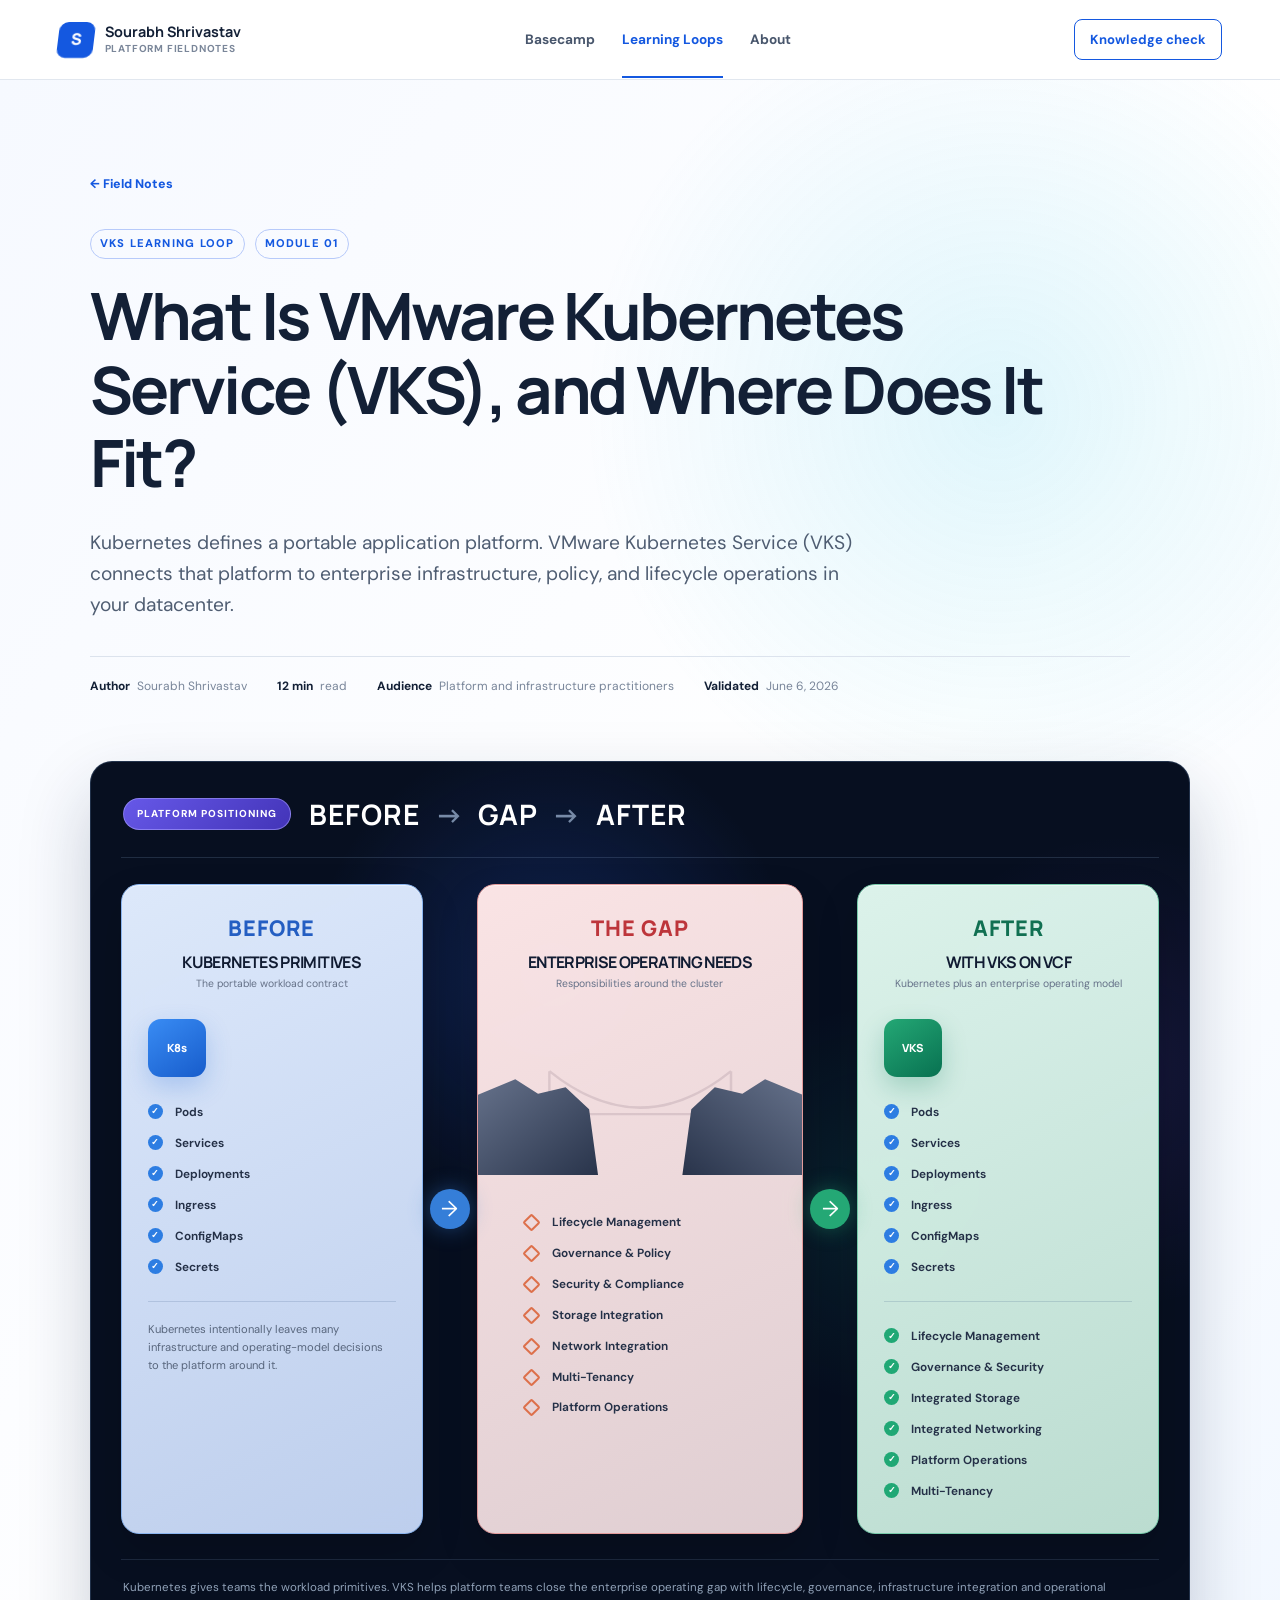
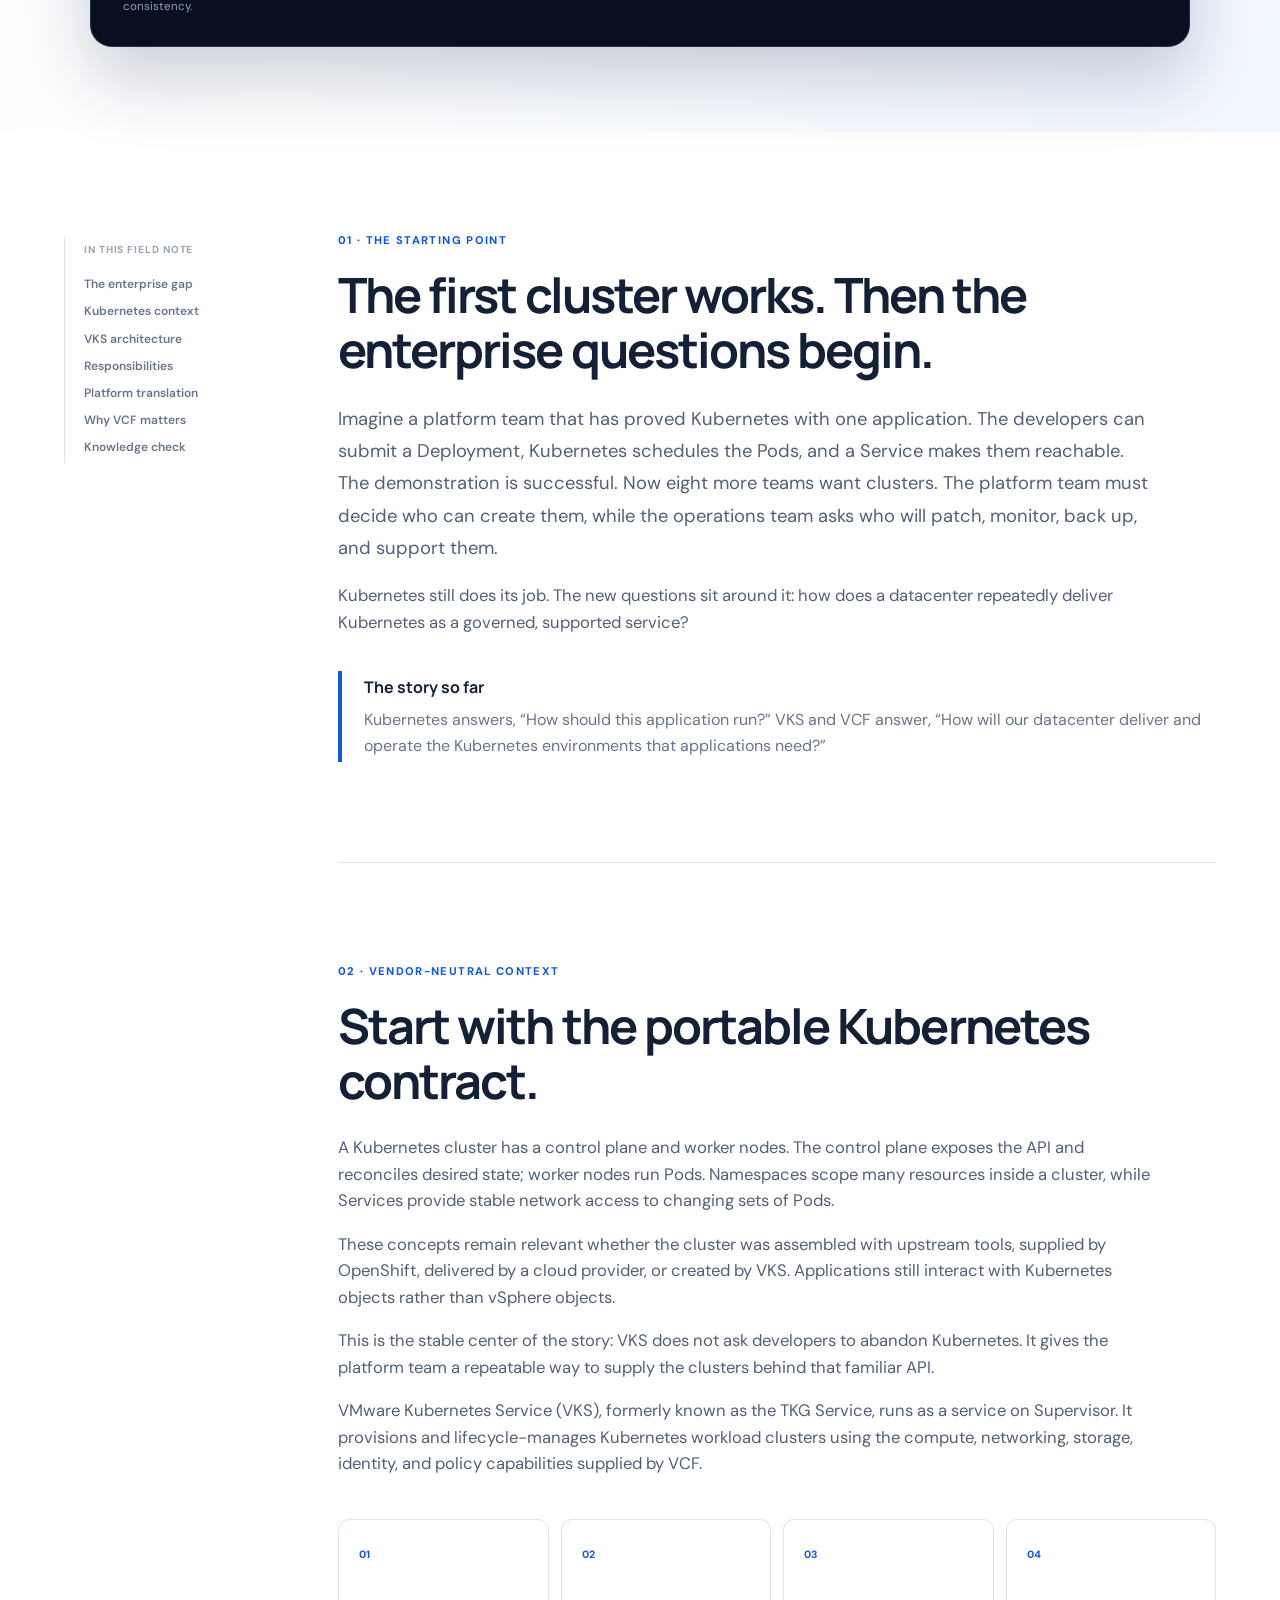
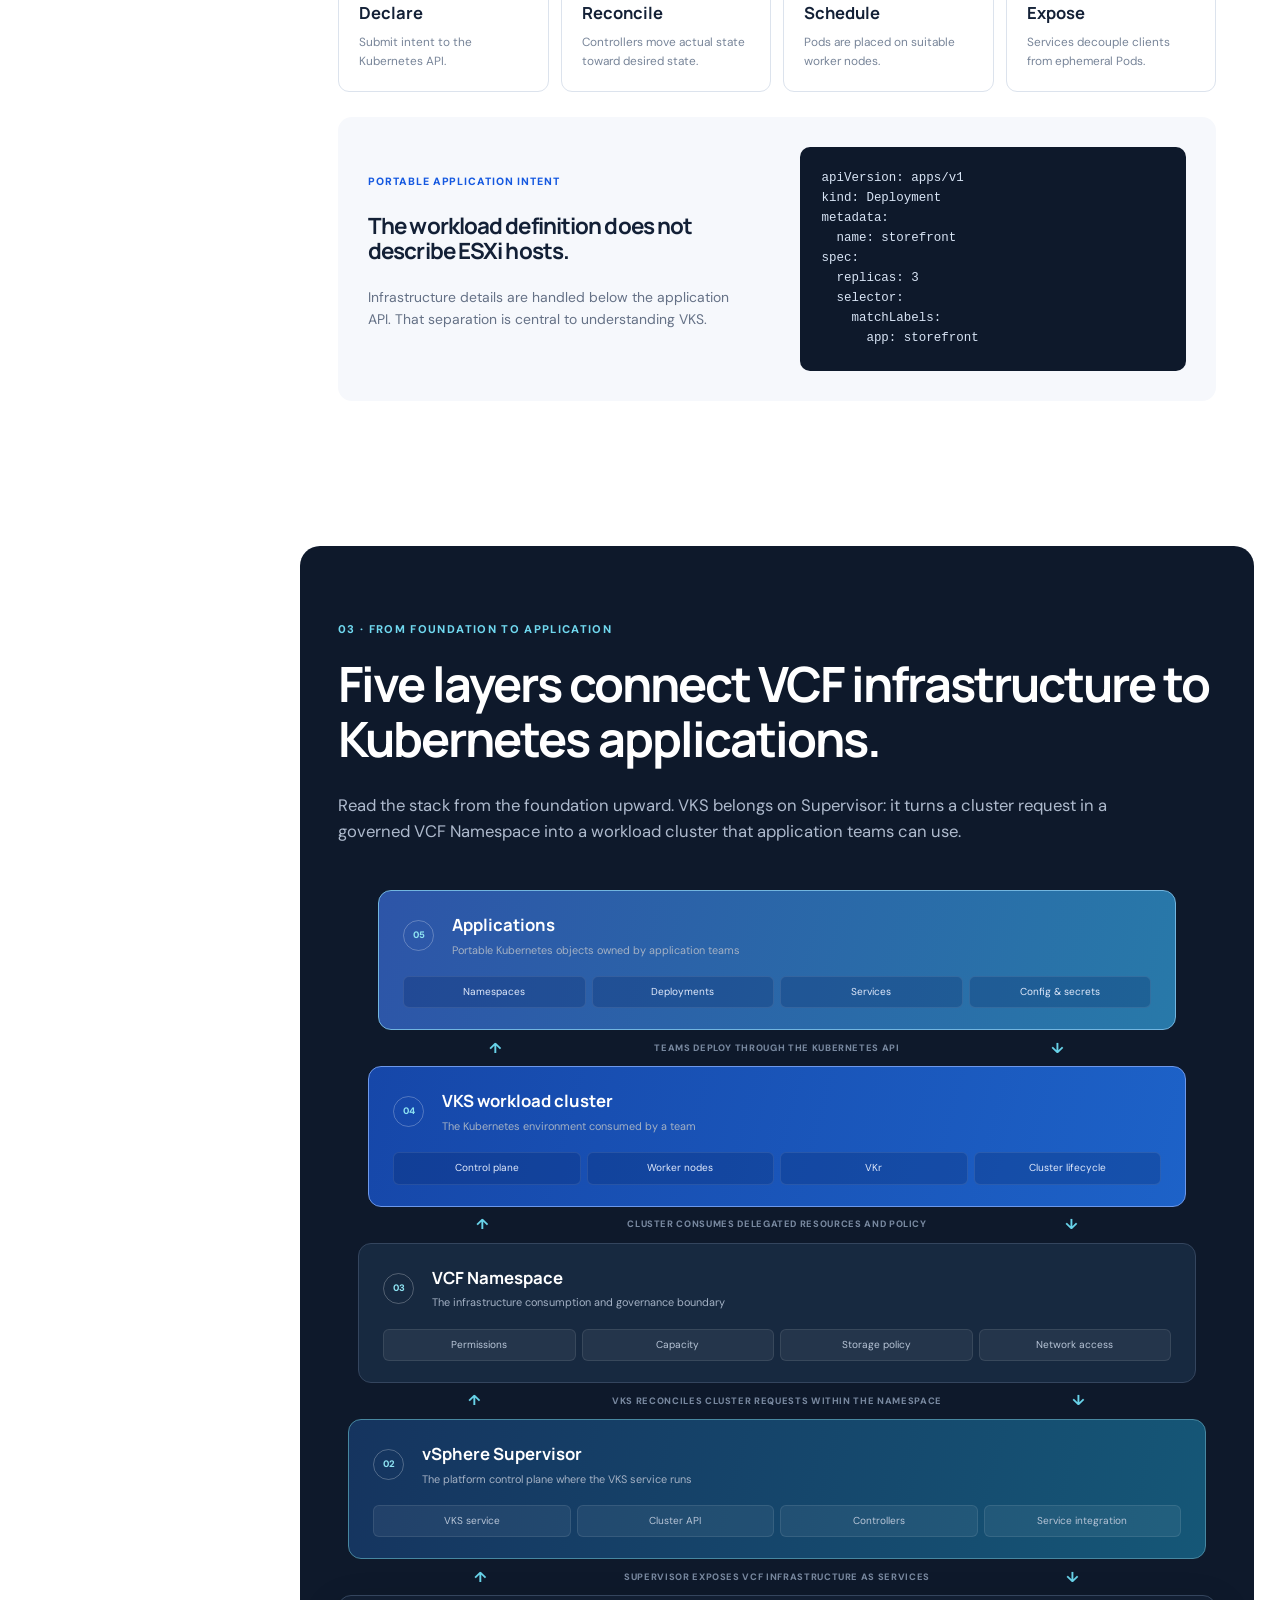
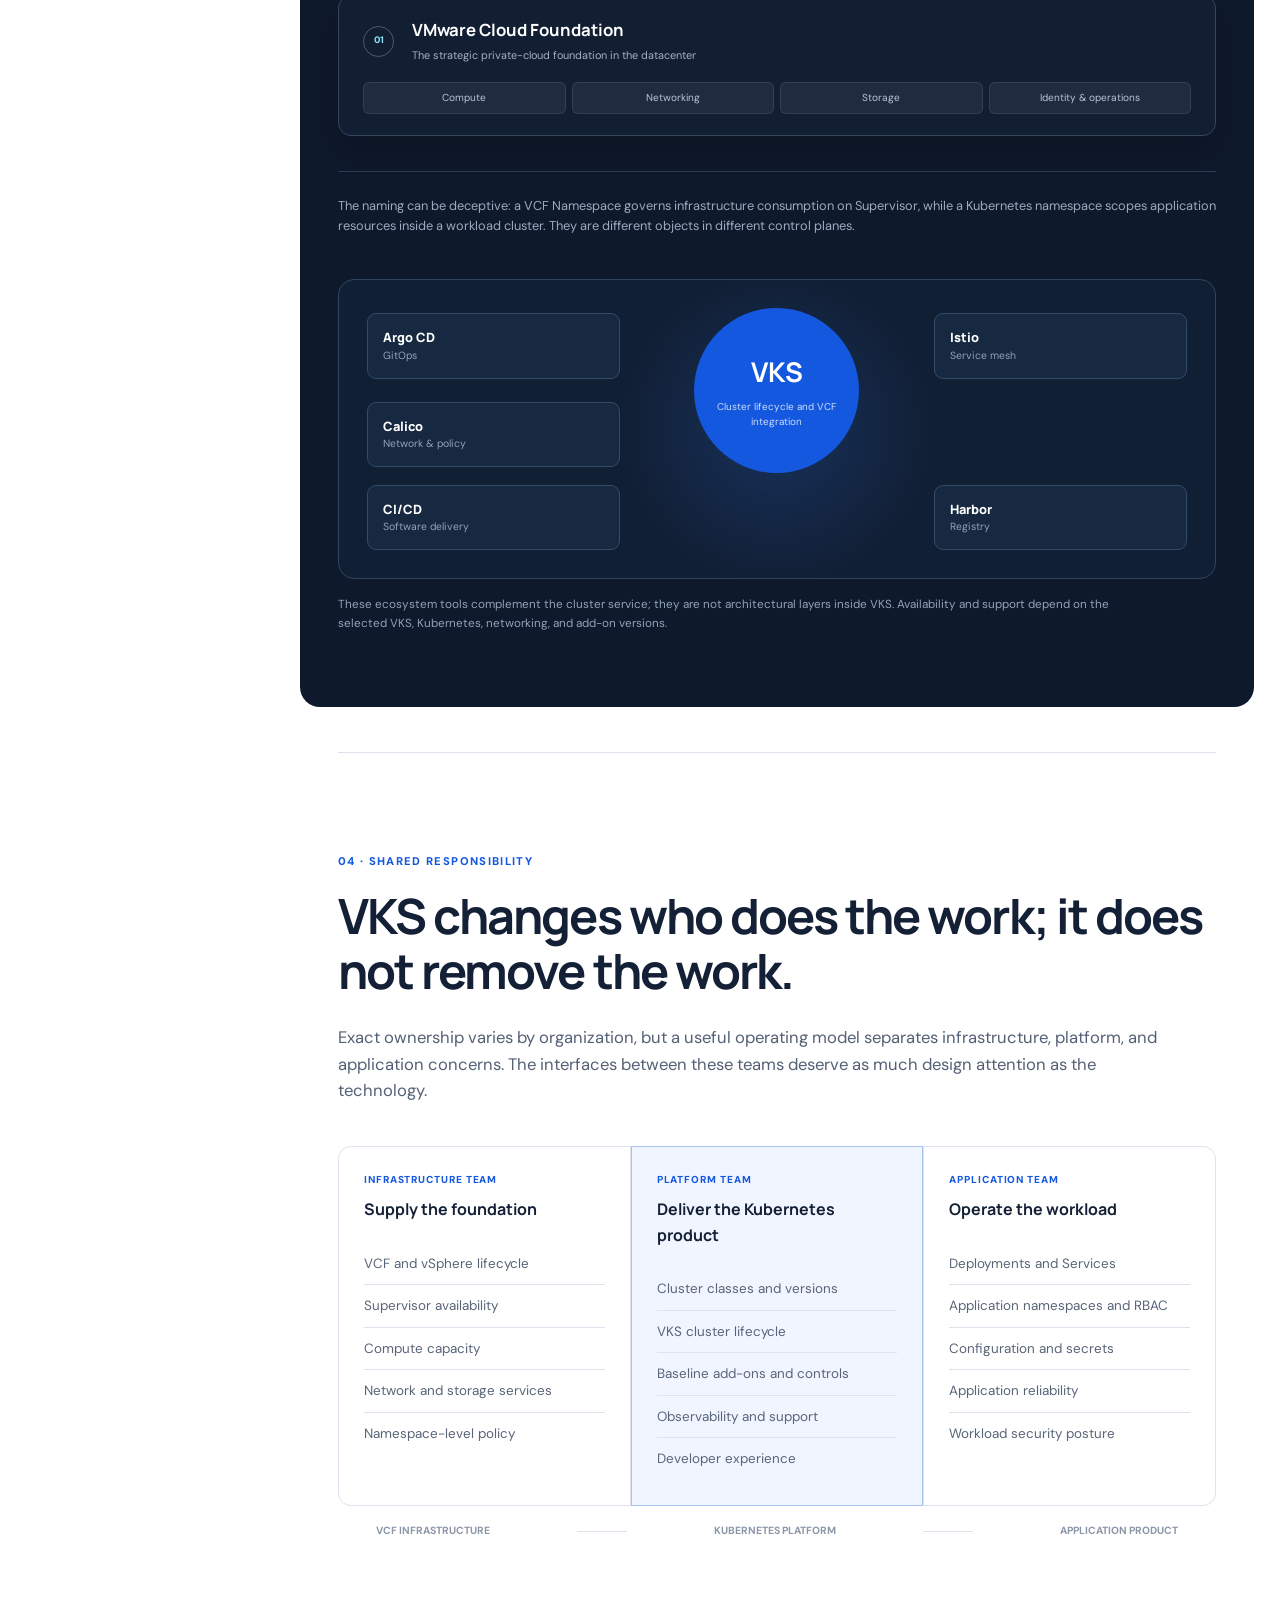
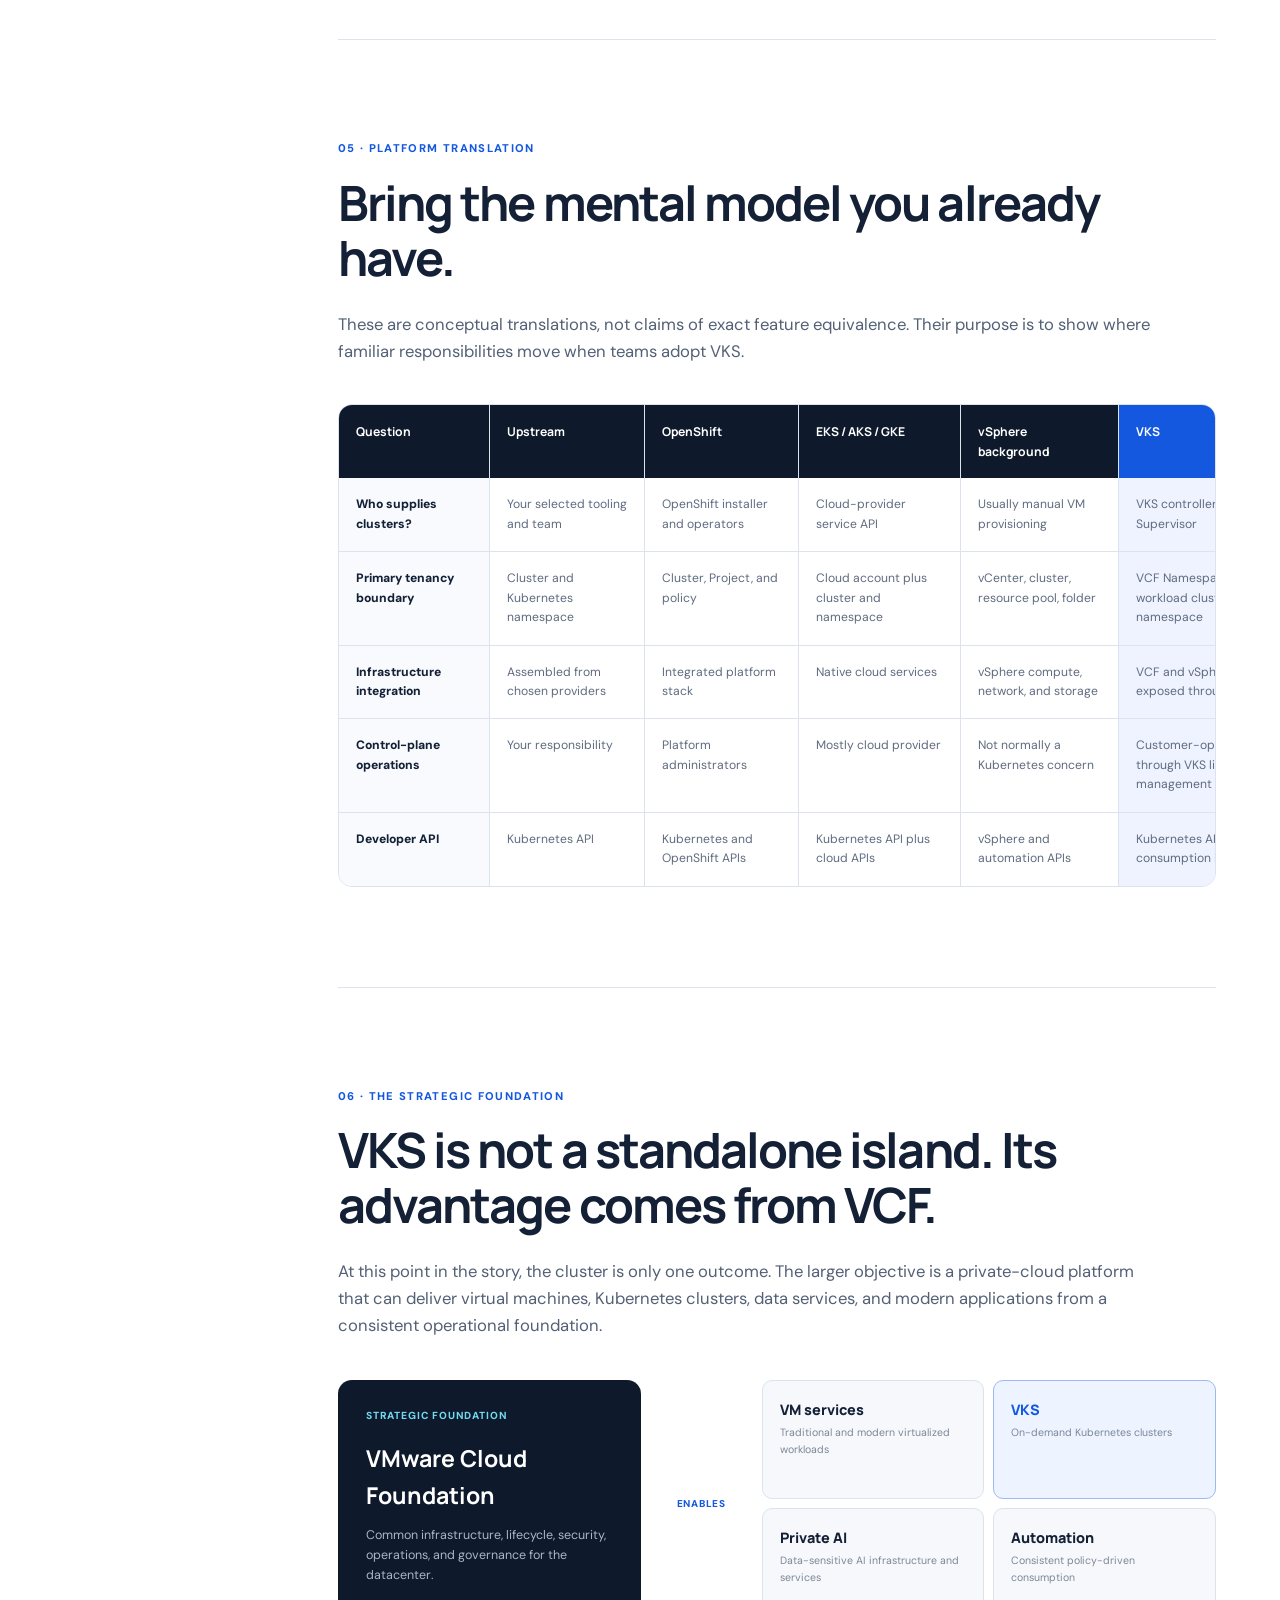
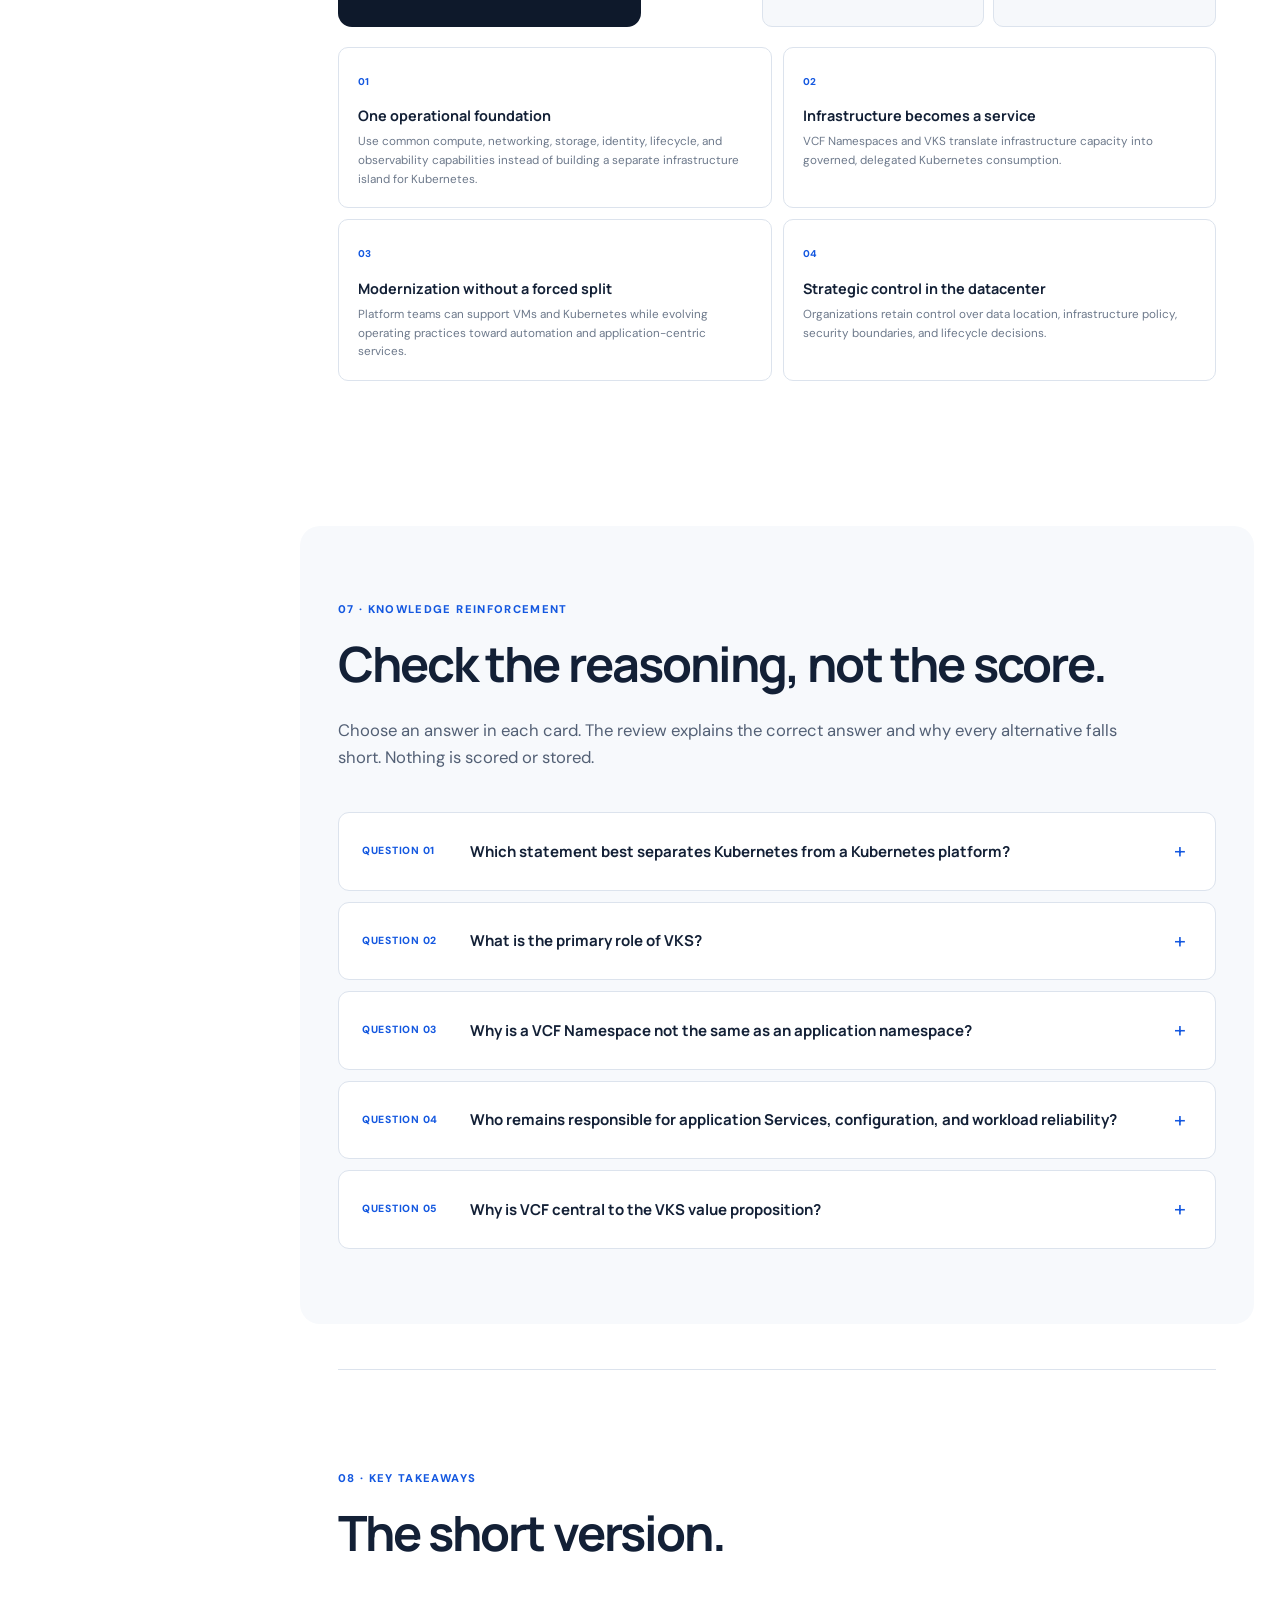
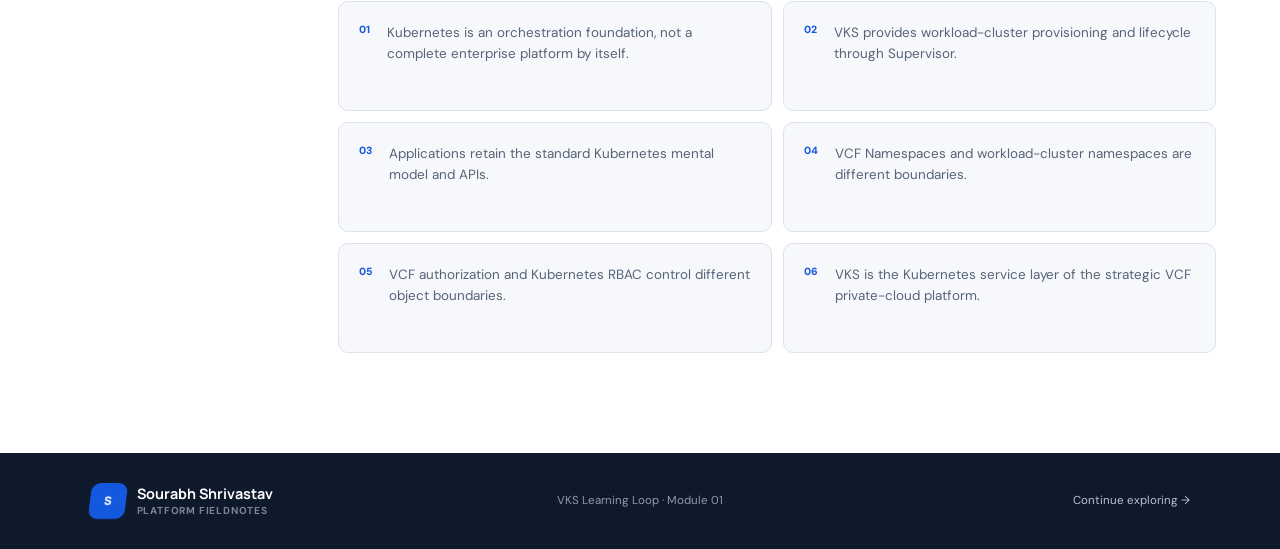
==== blogs/001-what-is-vks.html @ f7aeef14 "Publish first VKS field note" ====
<!doctype html>
<html lang="en">
  <head>
    <meta charset="UTF-8" />
    <meta name="viewport" content="width=device-width, initial-scale=1.0" />
    <meta
      name="description"
      content="A vendor-neutral introduction to VMware Kubernetes Service (VKS), its architecture, responsibility model, and place in the Kubernetes landscape."
    />
    <title>What Is VMware Kubernetes Service (VKS)? | Sourabh Shrivastav</title>
    <link rel="preconnect" href="https://fonts.googleapis.com" />
    <link rel="preconnect" href="https://fonts.gstatic.com" crossorigin />
    <link
      href="https://fonts.googleapis.com/css2?family=DM+Sans:wght@400;500;600;700&family=Manrope:wght@600;700;800&display=swap"
      rel="stylesheet"
    />
    <link rel="stylesheet" href="../styles.css" />
    <link rel="stylesheet" href="article.css" />
    <script src="../app.js" defer></script>
    <script src="article.js" defer></script>
  </head>
  <body class="article-page">
    <header class="site-header article-header">
      <a class="brand" href="../index.html" aria-label="Sourabh Shrivastav home">
        <span class="brand-mark">S</span>
        <span class="brand-copy">
          <strong>Sourabh Shrivastav</strong>
          <small>Platform Fieldnotes</small>
        </span>
      </a>
      <nav aria-label="Article navigation">
        <a class="nav-link" href="../index.html">Basecamp</a>
        <a class="nav-link active" href="../index.html#loops">Learning Loops</a>
        <a class="nav-link" href="../index.html#about">About</a>
      </nav>
      <a class="button button-small button-outline" href="#knowledge">Knowledge check</a>
    </header>

    <main>
      <article>
        <header class="article-hero">
          <div class="article-hero-copy">
            <a class="back-link" href="../index.html#notes">← Field Notes</a>
            <div class="article-kicker">
              <span>VKS Learning Loop</span>
              <span>Module 01</span>
            </div>
            <h1>What Is VMware Kubernetes Service (VKS), and Where Does It Fit?</h1>
            <p class="article-deck">
              Kubernetes defines a portable application platform. VMware
              Kubernetes Service (VKS) connects that platform to enterprise
              infrastructure, policy, and lifecycle operations in your datacenter.
            </p>
            <div class="article-meta">
              <span><strong>Author</strong> Sourabh Shrivastav</span>
              <span><strong>12 min</strong> read</span>
              <span><strong>Audience</strong> Platform and infrastructure practitioners</span>
              <span><strong>Validated</strong> June 6, 2026</span>
            </div>
          </div>

          <figure class="hero-bridge-infographic" aria-labelledby="hero-bridge-title">
            <div class="before-after-heading">
              <span>Platform positioning</span>
              <strong id="hero-bridge-title">Before <i>→</i> Gap <i>→</i> After</strong>
            </div>

            <div class="before-after-flow">
              <section class="state-card before-state">
                <div class="state-title">
                  <span>Before</span>
                  <h2>Kubernetes Primitives</h2>
                  <p>The portable workload contract</p>
                </div>
                <div class="state-icon kubernetes-icon" aria-hidden="true">K8s</div>
                <ul class="state-list primitives-list">
                  <li>Pods</li>
                  <li>Services</li>
                  <li>Deployments</li>
                  <li>Ingress</li>
                  <li>ConfigMaps</li>
                  <li>Secrets</li>
                </ul>
                <div class="state-divider"></div>
                <p class="state-note">
                  Kubernetes intentionally leaves many infrastructure and
                  operating-model decisions to the platform around it.
                </p>
              </section>

              <div class="state-arrow arrow-to-gap" aria-hidden="true"><span>→</span></div>

              <section class="state-card gap-state">
                <div class="state-title">
                  <span>The Gap</span>
                  <h2>Enterprise Operating Needs</h2>
                  <p>Responsibilities around the cluster</p>
                </div>
                <div class="gap-landscape" aria-hidden="true">
                  <svg viewBox="0 0 400 170">
                    <defs>
                      <linearGradient id="canyon-left" x1="0" y1="0" x2="1" y2="1">
                        <stop offset="0" stop-color="#65718a" />
                        <stop offset="1" stop-color="#29344b" />
                      </linearGradient>
                      <linearGradient id="canyon-right" x1="1" y1="0" x2="0" y2="1">
                        <stop offset="0" stop-color="#65718a" />
                        <stop offset="1" stop-color="#29344b" />
                      </linearGradient>
                    </defs>
                    <path class="ghost-bridge" d="M88 42 V95 M312 42 V95 M88 42 Q200 132 312 42 M48 95 H352" />
                    <path fill="url(#canyon-left)" d="M0 71 L46 52 L74 70 L108 62 L137 89 L148 170 H0 Z" />
                    <path fill="url(#canyon-right)" d="M400 71 L354 52 L326 70 L292 62 L263 89 L252 170 H400 Z" />
                  </svg>
                </div>
                <ul class="state-list gap-needs-list">
                  <li>Lifecycle Management</li>
                  <li>Governance &amp; Policy</li>
                  <li>Security &amp; Compliance</li>
                  <li>Storage Integration</li>
                  <li>Network Integration</li>
                  <li>Multi-Tenancy</li>
                  <li>Platform Operations</li>
                </ul>
              </section>

              <div class="state-arrow arrow-to-after" aria-hidden="true"><span>→</span></div>

              <section class="state-card after-state">
                <div class="state-title">
                  <span>After</span>
                  <h2>With VKS on VCF</h2>
                  <p>Kubernetes plus an enterprise operating model</p>
                </div>
                <div class="state-icon vks-icon" aria-hidden="true">VKS</div>
                <ul class="state-list retained-list">
                  <li>Pods</li>
                  <li>Services</li>
                  <li>Deployments</li>
                  <li>Ingress</li>
                  <li>ConfigMaps</li>
                  <li>Secrets</li>
                </ul>
                <div class="state-divider"></div>
                <ul class="state-list added-list">
                  <li>Lifecycle Management</li>
                  <li>Governance &amp; Security</li>
                  <li>Integrated Storage</li>
                  <li>Integrated Networking</li>
                  <li>Platform Operations</li>
                  <li>Multi-Tenancy</li>
                </ul>
              </section>
            </div>

            <figcaption>
              Kubernetes gives teams the workload primitives. VKS helps platform
              teams close the enterprise operating gap with lifecycle,
              governance, infrastructure integration and operational consistency.
            </figcaption>
          </figure>
        </header>

        <div class="article-shell">
          <aside class="article-toc">
            <span>In this field note</span>
            <a href="#problem">The enterprise gap</a>
            <a href="#context">Kubernetes context</a>
            <a href="#building-blocks">VKS architecture</a>
            <a href="#responsibility">Responsibilities</a>
            <a href="#translation">Platform translation</a>
            <a href="#fit">Why VCF matters</a>
            <a href="#knowledge">Knowledge check</a>
          </aside>

          <div class="article-content">
            <section class="article-section lead-section" id="problem">
              <p class="section-number">01 · The starting point</p>
              <h2>The first cluster works. Then the enterprise questions begin.</h2>
              <p class="section-lead">
                Imagine a platform team that has proved Kubernetes with one
                application. The developers can submit a Deployment, Kubernetes
                schedules the Pods, and a Service makes them reachable. The
                demonstration is successful. Now eight more teams want clusters.
                The platform team must decide who can create them, while
                the operations team asks who will patch, monitor, back up, and
                support them.
              </p>
              <p>
                Kubernetes still does its job. The new questions sit around it:
                how does a datacenter repeatedly deliver Kubernetes as a
                governed, supported service?
              </p>

              <div class="callout">
                <strong>The story so far</strong>
                <p>
                  Kubernetes answers, “How should this application run?” VKS and
                  VCF answer, “How will our datacenter deliver and operate the
                  Kubernetes environments that applications need?”
                </p>
              </div>
            </section>

            <section class="article-section" id="context">
              <p class="section-number">02 · Vendor-neutral context</p>
              <h2>Start with the portable Kubernetes contract.</h2>
              <p>
                A Kubernetes cluster has a control plane and worker nodes. The
                control plane exposes the API and reconciles desired state;
                worker nodes run Pods. Namespaces scope many resources inside a
                cluster, while Services provide stable network access to
                changing sets of Pods.
              </p>
              <p>
                These concepts remain relevant whether the cluster was assembled
                with upstream tools, supplied by OpenShift, delivered by a cloud
                provider, or created by VKS. Applications still interact with
                Kubernetes objects rather than vSphere objects.
              </p>
              <p>
                This is the stable center of the story: VKS does not ask
                developers to abandon Kubernetes. It gives the platform team a
                repeatable way to supply the clusters behind that familiar API.
              </p>
              <p>
                VMware Kubernetes Service (VKS), formerly known as the TKG
                Service, runs as a service on Supervisor. It provisions and
                lifecycle-manages Kubernetes workload clusters using the
                compute, networking, storage, identity, and policy capabilities
                supplied by VCF.
              </p>

              <div class="concept-strip">
                <div><span>01</span><strong>Declare</strong><small>Submit intent to the Kubernetes API.</small></div>
                <div><span>02</span><strong>Reconcile</strong><small>Controllers move actual state toward desired state.</small></div>
                <div><span>03</span><strong>Schedule</strong><small>Pods are placed on suitable worker nodes.</small></div>
                <div><span>04</span><strong>Expose</strong><small>Services decouple clients from ephemeral Pods.</small></div>
              </div>

              <div class="portable-example">
                <div>
                  <span class="diagram-tag">Portable application intent</span>
                  <h3>The workload definition does not describe ESXi hosts.</h3>
                  <p>
                    Infrastructure details are handled below the application API.
                    That separation is central to understanding VKS.
                  </p>
                </div>
                <pre><code>apiVersion: apps/v1
kind: Deployment
metadata:
  name: storefront
spec:
  replicas: 3
  selector:
    matchLabels:
      app: storefront</code></pre>
              </div>
            </section>

            <section class="article-section dark-section" id="building-blocks">
              <p class="section-number">03 · From foundation to application</p>
              <h2>Five layers connect VCF infrastructure to Kubernetes applications.</h2>
              <p class="dark-intro">
                Read the stack from the foundation upward. VKS belongs on
                Supervisor: it turns a cluster request in a governed VCF
                Namespace into a workload cluster that application teams can use.
              </p>
              <div class="architecture-stack">
                <div class="architecture-tier application-tier">
                  <div class="tier-heading">
                    <span>05</span>
                    <div><strong>Applications</strong><small>Portable Kubernetes objects owned by application teams</small></div>
                  </div>
                  <div class="tier-objects">
                    <span>Namespaces</span><span>Deployments</span><span>Services</span><span>Config &amp; secrets</span>
                  </div>
                </div>
                <div class="tier-flow"><i>↑</i><span>teams deploy through the Kubernetes API</span><i>↓</i></div>
                <div class="architecture-tier cluster-tier">
                  <div class="tier-heading">
                    <span>04</span>
                    <div><strong>VKS workload cluster</strong><small>The Kubernetes environment consumed by a team</small></div>
                  </div>
                  <div class="tier-objects">
                    <span>Control plane</span><span>Worker nodes</span><span>VKr</span><span>Cluster lifecycle</span>
                  </div>
                </div>
                <div class="tier-flow"><i>↑</i><span>cluster consumes delegated resources and policy</span><i>↓</i></div>
                <div class="architecture-tier namespace-tier">
                  <div class="tier-heading">
                    <span>03</span>
                    <div><strong>VCF Namespace</strong><small>The infrastructure consumption and governance boundary</small></div>
                  </div>
                  <div class="tier-objects">
                    <span>Permissions</span><span>Capacity</span><span>Storage policy</span><span>Network access</span>
                  </div>
                </div>
                <div class="tier-flow"><i>↑</i><span>VKS reconciles cluster requests within the namespace</span><i>↓</i></div>
                <div class="architecture-tier vks-tier">
                  <div class="tier-heading">
                    <span>02</span>
                    <div><strong>vSphere Supervisor</strong><small>The platform control plane where the VKS service runs</small></div>
                  </div>
                  <div class="tier-objects">
                    <span>VKS service</span><span>Cluster API</span><span>Controllers</span><span>Service integration</span>
                  </div>
                </div>
                <div class="tier-flow"><i>↑</i><span>Supervisor exposes VCF infrastructure as services</span><i>↓</i></div>
                <div class="architecture-tier foundation-tier">
                  <div class="tier-heading">
                    <span>01</span>
                    <div><strong>VMware Cloud Foundation</strong><small>The strategic private-cloud foundation in the datacenter</small></div>
                  </div>
                  <div class="tier-objects">
                    <span>Compute</span><span>Networking</span><span>Storage</span><span>Identity &amp; operations</span>
                  </div>
                </div>
              </div>
              <p class="section-note">
                The naming can be deceptive: a VCF Namespace governs
                infrastructure consumption on Supervisor, while a Kubernetes
                namespace scopes application resources inside a workload
                cluster. They are different objects in different control planes.
              </p>
              <div class="ecosystem-orbit">
                <div class="ecosystem-core">
                  <strong>VKS</strong>
                  <small>Cluster lifecycle and VCF integration</small>
                </div>
                <div class="ecosystem-tool"><span>Argo CD</span><small>GitOps</small></div>
                <div class="ecosystem-tool"><span>Istio</span><small>Service mesh</small></div>
                <div class="ecosystem-tool"><span>Calico</span><small>Network &amp; policy</small></div>
                <div class="ecosystem-tool"><span>CI/CD</span><small>Software delivery</small></div>
                <div class="ecosystem-tool"><span>Harbor</span><small>Registry</small></div>
              </div>
              <p class="ecosystem-note">
                These ecosystem tools complement the cluster service; they are
                not architectural layers inside VKS. Availability and support
                depend on the selected VKS, Kubernetes, networking, and add-on
                versions.
              </p>
            </section>

            <section class="article-section" id="responsibility">
              <p class="section-number">04 · Shared responsibility</p>
              <h2>VKS changes who does the work; it does not remove the work.</h2>
              <p>
                Exact ownership varies by organization, but a useful operating
                model separates infrastructure, platform, and application
                concerns. The interfaces between these teams deserve as much
                design attention as the technology.
              </p>

              <div class="responsibility-model">
                <div class="responsibility-lane infra-lane">
                  <span class="lane-owner">Infrastructure team</span>
                  <strong>Supply the foundation</strong>
                  <ul>
                    <li>VCF and vSphere lifecycle</li>
                    <li>Supervisor availability</li>
                    <li>Compute capacity</li>
                    <li>Network and storage services</li>
                    <li>Namespace-level policy</li>
                  </ul>
                </div>
                <div class="responsibility-lane platform-lane">
                  <span class="lane-owner">Platform team</span>
                  <strong>Deliver the Kubernetes product</strong>
                  <ul>
                    <li>Cluster classes and versions</li>
                    <li>VKS cluster lifecycle</li>
                    <li>Baseline add-ons and controls</li>
                    <li>Observability and support</li>
                    <li>Developer experience</li>
                  </ul>
                </div>
                <div class="responsibility-lane app-lane">
                  <span class="lane-owner">Application team</span>
                  <strong>Operate the workload</strong>
                  <ul>
                    <li>Deployments and Services</li>
                    <li>Application namespaces and RBAC</li>
                    <li>Configuration and secrets</li>
                    <li>Application reliability</li>
                    <li>Workload security posture</li>
                  </ul>
                </div>
              </div>
              <div class="boundary-line">
                <span>VCF infrastructure</span>
                <i></i>
                <span>Kubernetes platform</span>
                <i></i>
                <span>Application product</span>
              </div>

            </section>

            <section class="article-section wide-section" id="translation">
              <p class="section-number">05 · Platform translation</p>
              <h2>Bring the mental model you already have.</h2>
              <p>
                These are conceptual translations, not claims of exact feature
                equivalence. Their purpose is to show where familiar
                responsibilities move when teams adopt VKS.
              </p>

              <div class="matrix-wrap">
                <table class="translation-matrix">
                  <thead>
                    <tr>
                      <th>Question</th>
                      <th>Upstream</th>
                      <th>OpenShift</th>
                      <th>EKS / AKS / GKE</th>
                      <th>vSphere background</th>
                      <th class="vks-column">VKS</th>
                    </tr>
                  </thead>
                  <tbody>
                    <tr>
                      <th>Who supplies clusters?</th>
                      <td>Your selected tooling and team</td>
                      <td>OpenShift installer and operators</td>
                      <td>Cloud-provider service API</td>
                      <td>Usually manual VM provisioning</td>
                      <td class="vks-column">VKS controllers on Supervisor</td>
                    </tr>
                    <tr>
                      <th>Primary tenancy boundary</th>
                      <td>Cluster and Kubernetes namespace</td>
                      <td>Cluster, Project, and policy</td>
                      <td>Cloud account plus cluster and namespace</td>
                      <td>vCenter, cluster, resource pool, folder</td>
                      <td class="vks-column">VCF Namespace plus workload cluster and namespace</td>
                    </tr>
                    <tr>
                      <th>Infrastructure integration</th>
                      <td>Assembled from chosen providers</td>
                      <td>Integrated platform stack</td>
                      <td>Native cloud services</td>
                      <td>vSphere compute, network, and storage</td>
                      <td class="vks-column">VCF and vSphere services exposed through policy</td>
                    </tr>
                    <tr>
                      <th>Control-plane operations</th>
                      <td>Your responsibility</td>
                      <td>Platform administrators</td>
                      <td>Mostly cloud provider</td>
                      <td>Not normally a Kubernetes concern</td>
                      <td class="vks-column">Customer-operated through VKS lifecycle management</td>
                    </tr>
                    <tr>
                      <th>Developer API</th>
                      <td>Kubernetes API</td>
                      <td>Kubernetes and OpenShift APIs</td>
                      <td>Kubernetes API plus cloud APIs</td>
                      <td>vSphere and automation APIs</td>
                      <td class="vks-column">Kubernetes API plus VCF consumption interfaces</td>
                    </tr>
                  </tbody>
                </table>
              </div>
            </section>

            <section class="article-section" id="fit">
              <p class="section-number">06 · The strategic foundation</p>
              <h2>VKS is not a standalone island. Its advantage comes from VCF.</h2>
              <p>
                At this point in the story, the cluster is only one outcome.
                The larger objective is a private-cloud platform that can deliver
                virtual machines, Kubernetes clusters, data services, and modern
                applications from a consistent operational foundation.
              </p>
              <div class="vcf-value-chain">
                <div class="value-foundation">
                  <span>Strategic foundation</span>
                  <strong>VMware Cloud Foundation</strong>
                  <p>Common infrastructure, lifecycle, security, operations, and governance for the datacenter.</p>
                </div>
                <div class="value-arrow">enables</div>
                <div class="value-capabilities">
                  <div><span>VM services</span><small>Traditional and modern virtualized workloads</small></div>
                  <div class="value-highlight"><span>VKS</span><small>On-demand Kubernetes clusters</small></div>
                  <div><span>Private AI</span><small>Data-sensitive AI infrastructure and services</small></div>
                  <div><span>Automation</span><small>Consistent policy-driven consumption</small></div>
                </div>
              </div>
              <div class="strategy-points">
                <div><span>01</span><strong>One operational foundation</strong><p>Use common compute, networking, storage, identity, lifecycle, and observability capabilities instead of building a separate infrastructure island for Kubernetes.</p></div>
                <div><span>02</span><strong>Infrastructure becomes a service</strong><p>VCF Namespaces and VKS translate infrastructure capacity into governed, delegated Kubernetes consumption.</p></div>
                <div><span>03</span><strong>Modernization without a forced split</strong><p>Platform teams can support VMs and Kubernetes while evolving operating practices toward automation and application-centric services.</p></div>
                <div><span>04</span><strong>Strategic control in the datacenter</strong><p>Organizations retain control over data location, infrastructure policy, security boundaries, and lifecycle decisions.</p></div>
              </div>
            </section>

            <section class="article-section knowledge-section" id="knowledge">
              <p class="section-number">07 · Knowledge reinforcement</p>
              <h2>Check the reasoning, not the score.</h2>
              <p>
                Choose an answer in each card. The review explains the correct
                answer and why every alternative falls short. Nothing is scored
                or stored.
              </p>

              <div class="knowledge-list">
                <details class="knowledge-card" data-question="q1">
                  <summary>
                    <span>Question 01</span>
                    <strong>Which statement best separates Kubernetes from a Kubernetes platform?</strong>
                    <i>+</i>
                  </summary>
                  <div class="knowledge-body">
                    <div class="knowledge-options">
                      <button type="button" data-answer="a">A. Kubernetes includes every enterprise integration required for production.</button>
                      <button type="button" data-answer="b">B. Kubernetes provides orchestration APIs; a platform supplies the integrated operating model around them.</button>
                      <button type="button" data-answer="c">C. A Kubernetes platform replaces Kubernetes with a proprietary workload API.</button>
                    </div>
                    <div class="answer-review" hidden>
                      <p class="review-heading"><span>Correct answer: B</span> Kubernetes defines the portable workload and reconciliation model. A platform adds supported lifecycle, infrastructure, security, governance, and experience choices.</p>
                      <ul>
                        <li><strong>A:</strong> Kubernetes is extensible precisely because many production capabilities are supplied by integrations and platform choices.</li>
                        <li class="correct-reason"><strong>B:</strong> This preserves the boundary between the Kubernetes contract and the surrounding platform.</li>
                        <li><strong>C:</strong> Platforms can extend Kubernetes, but applications still commonly use Kubernetes APIs.</li>
                      </ul>
                    </div>
                  </div>
                </details>

                <details class="knowledge-card" data-question="q2">
                  <summary>
                    <span>Question 02</span>
                    <strong>What is the primary role of VKS?</strong>
                    <i>+</i>
                  </summary>
                  <div class="knowledge-body">
                    <div class="knowledge-options">
                      <button type="button" data-answer="a">A. Provision and lifecycle-manage Kubernetes workload clusters on vSphere.</button>
                      <button type="button" data-answer="b">B. Replace Deployments, Services, and Pods with virtual-machine objects.</button>
                      <button type="button" data-answer="c">C. Operate application code on behalf of every development team.</button>
                    </div>
                    <div class="answer-review" hidden>
                      <p class="review-heading"><span>Correct answer: A</span> VKS is a Supervisor Service providing APIs and controllers for Kubernetes workload-cluster lifecycle on vSphere.</p>
                      <ul>
                        <li class="correct-reason"><strong>A:</strong> This describes the core service boundary accurately.</li>
                        <li><strong>B:</strong> Workloads continue to use Kubernetes objects; infrastructure integration sits below that API.</li>
                        <li><strong>C:</strong> Application teams retain responsibility for their workloads and application-level reliability.</li>
                      </ul>
                    </div>
                  </div>
                </details>

                <details class="knowledge-card" data-question="q3">
                  <summary>
                    <span>Question 03</span>
                    <strong>Why is a VCF Namespace not the same as an application namespace?</strong>
                    <i>+</i>
                  </summary>
                  <div class="knowledge-body">
                    <div class="knowledge-options">
                      <button type="button" data-answer="a">A. A VCF Namespace is only a DNS suffix.</button>
                      <button type="button" data-answer="b">B. They are identical objects shown in two interfaces.</button>
                      <button type="button" data-answer="c">C. The VCF Namespace governs infrastructure consumption on Supervisor; application namespaces scope resources inside a workload cluster.</button>
                    </div>
                    <div class="answer-review" hidden>
                      <p class="review-heading"><span>Correct answer: C</span> The similarly named constructs live at different layers and establish different boundaries.</p>
                      <ul>
                        <li><strong>A:</strong> It carries access, capacity, storage, networking, and policy implications beyond naming.</li>
                        <li><strong>B:</strong> They exist in different Kubernetes control planes and are not interchangeable.</li>
                        <li class="correct-reason"><strong>C:</strong> This correctly distinguishes the infrastructure-policy boundary from workload resource scoping.</li>
                      </ul>
                    </div>
                  </div>
                </details>

                <details class="knowledge-card" data-question="q4">
                  <summary>
                    <span>Question 04</span>
                    <strong>Who remains responsible for application Services, configuration, and workload reliability?</strong>
                    <i>+</i>
                  </summary>
                  <div class="knowledge-body">
                    <div class="knowledge-options">
                      <button type="button" data-answer="a">A. Broadcom, because VKS supplies the cluster.</button>
                      <button type="button" data-answer="b">B. The application team, within the organization’s platform guardrails.</button>
                      <button type="button" data-answer="c">C. The physical infrastructure team exclusively.</button>
                    </div>
                    <div class="answer-review" hidden>
                      <p class="review-heading"><span>Correct answer: B</span> A managed cluster lifecycle does not transfer ownership of application behavior.</p>
                      <ul>
                        <li><strong>A:</strong> Product support does not make the vendor the operator of customer workloads.</li>
                        <li class="correct-reason"><strong>B:</strong> Application concerns stay with the product team, supported by platform standards.</li>
                        <li><strong>C:</strong> Infrastructure teams supply foundational services rather than application configuration and SLOs.</li>
                      </ul>
                    </div>
                  </div>
                </details>

                <details class="knowledge-card" data-question="q5">
                  <summary>
                    <span>Question 05</span>
                    <strong>Why is VCF central to the VKS value proposition?</strong>
                    <i>+</i>
                  </summary>
                  <div class="knowledge-body">
                    <div class="knowledge-options">
                      <button type="button" data-answer="a">A. VCF replaces the Kubernetes API with infrastructure APIs.</button>
                      <button type="button" data-answer="b">B. VCF provides the integrated private-cloud foundation from which VKS delivers governed Kubernetes clusters.</button>
                      <button type="button" data-answer="c">C. VCF makes platform ownership and Kubernetes operations unnecessary.</button>
                    </div>
                    <div class="answer-review" hidden>
                      <p class="review-heading"><span>Correct answer: B</span> VKS draws its strategic value from VCF’s integrated infrastructure, lifecycle, policy, and operational capabilities.</p>
                      <ul>
                        <li><strong>A:</strong> Applications still consume the Kubernetes API; VCF supplies the platform underneath it.</li>
                        <li class="correct-reason"><strong>B:</strong> This correctly describes VCF as the foundation and VKS as a service delivered from it.</li>
                        <li><strong>C:</strong> Integrated lifecycle reduces toil, but teams still own platform, cluster, and application responsibilities.</li>
                      </ul>
                    </div>
                  </div>
                </details>
              </div>
            </section>

            <section class="article-section takeaways-section">
              <p class="section-number">08 · Key takeaways</p>
              <h2>The short version.</h2>
              <div class="takeaway-grid">
                <div><span>01</span><p>Kubernetes is an orchestration foundation, not a complete enterprise platform by itself.</p></div>
                <div><span>02</span><p>VKS provides workload-cluster provisioning and lifecycle through Supervisor.</p></div>
                <div><span>03</span><p>Applications retain the standard Kubernetes mental model and APIs.</p></div>
                <div><span>04</span><p>VCF Namespaces and workload-cluster namespaces are different boundaries.</p></div>
                <div><span>05</span><p>VCF authorization and Kubernetes RBAC control different object boundaries.</p></div>
                <div><span>06</span><p>VKS is the Kubernetes service layer of the strategic VCF private-cloud platform.</p></div>
              </div>
            </section>

          </div>
        </div>
      </article>
    </main>

    <footer>
      <a class="brand footer-brand" href="../index.html">
        <span class="brand-mark">S</span>
        <span class="brand-copy"><strong>Sourabh Shrivastav</strong><small>Platform Fieldnotes</small></span>
      </a>
      <p>VKS Learning Loop · Module 01</p>
      <a href="../index.html#loops">Continue exploring →</a>
    </footer>
  </body>
</html>
---- styles.css ----
:root {
  --ink: #132036;
  --muted: #657186;
  --paper: #f6f8fb;
  --white: #fff;
  --blue: #1458e0;
  --blue-dark: #0b3faa;
  --cyan: #30c5e8;
  --line: #dce3ed;
  --navy: #0e192b;
  --green: #087a55;
  --red: #bd3f45;
  --purple: #7454d6;
  --shadow: 0 24px 70px rgba(30, 54, 95, 0.13);
}

* { box-sizing: border-box; }
[hidden] { display: none !important; }
html { scroll-behavior: smooth; }
body {
  margin: 0;
  background: var(--white);
  color: var(--ink);
  font-family: "DM Sans", sans-serif;
  line-height: 1.6;
}
a { color: inherit; text-decoration: none; }
button, input { font: inherit; }
h1, h2, h3 {
  font-family: "Manrope", sans-serif;
  letter-spacing: -0.04em;
  line-height: 1.13;
}

.site-header {
  align-items: center;
  backdrop-filter: blur(16px);
  background: rgba(255, 255, 255, 0.92);
  border-bottom: 1px solid rgba(220, 227, 237, 0.85);
  display: flex;
  height: 80px;
  justify-content: space-between;
  padding: 0 max(4.5vw, 24px);
  position: sticky;
  top: 0;
  z-index: 20;
}
.brand { align-items: center; display: flex; gap: 11px; }
.brand-mark {
  align-items: center;
  background: var(--blue);
  border-radius: 9px;
  color: var(--white);
  display: inline-flex;
  font-family: "Manrope", sans-serif;
  font-weight: 800;
  height: 36px;
  justify-content: center;
  transform: skew(-7deg);
  width: 36px;
}
.brand-copy { display: flex; flex-direction: column; line-height: 1.05; }
.brand-copy strong { font-family: "Manrope", sans-serif; font-size: .9rem; }
.brand-copy small {
  color: #7a8699;
  font-size: .63rem;
  font-weight: 700;
  letter-spacing: .08em;
  margin-top: 5px;
  text-transform: uppercase;
}
nav { display: flex; gap: 27px; }
.nav-link {
  color: #48566c;
  font-size: .85rem;
  font-weight: 700;
  position: relative;
}
.nav-link span { color: #a0aaba; font-size: .6rem; margin-right: 5px; }
.nav-link::after {
  background: var(--blue);
  bottom: -28px;
  content: "";
  height: 2px;
  left: 0;
  position: absolute;
  transform: scaleX(0);
  transform-origin: left;
  transition: transform 180ms ease;
  width: 100%;
}
.nav-link:hover, .nav-link.active { color: var(--blue); }
.nav-link:hover::after, .nav-link.active::after { transform: scaleX(1); }
.nav-coming-soon {
  align-items: center;
  color: #929cac;
  cursor: default;
  display: flex;
}
.nav-coming-soon small {
  background: #edf1f7;
  border-radius: 999px;
  color: #7d899b;
  font-size: .52rem;
  letter-spacing: .06em;
  margin-left: 7px;
  padding: 2px 6px;
  text-transform: uppercase;
}
.nav-coming-soon::after { display: none; }
.nav-coming-soon:hover { color: #929cac; }

.button {
  background: var(--blue);
  border: 1px solid var(--blue);
  border-radius: 8px;
  color: var(--white);
  cursor: pointer;
  display: inline-flex;
  font-weight: 700;
  justify-content: center;
  padding: 13px 20px;
  transition: 160ms ease;
}
.button:hover { background: var(--blue-dark); border-color: var(--blue-dark); transform: translateY(-1px); }
.button-small { font-size: .82rem; padding: 9px 15px; }
.button-outline { background: transparent; color: var(--blue); }
.text-link { color: var(--blue); font-weight: 700; }
.text-link span { display: inline-block; margin-left: 5px; transition: transform 160ms ease; }
.text-link:hover span { transform: translateX(4px); }

.hero {
  background:
    radial-gradient(circle at 78% 18%, rgba(48, 197, 232, .13), transparent 24%),
    linear-gradient(125deg, #f7faff 0%, #fff 54%, #f3f8ff 100%);
  display: grid;
  gap: 7vw;
  grid-template-columns: minmax(0, 1.05fr) minmax(380px, .72fr);
  min-height: 680px;
  padding: 102px max(7vw, 28px) 88px;
}
.hero-copy { max-width: 760px; }
.eyebrow {
  color: var(--blue);
  font-size: .75rem;
  font-weight: 800;
  letter-spacing: .14em;
  margin: 0 0 16px;
  text-transform: uppercase;
}
h1 { font-size: clamp(3.2rem, 5.5vw, 5.8rem); margin: 0 0 28px; }
h1 span { color: var(--blue); }
.hero-intro { color: #4e5b70; font-size: clamp(1.05rem, 1.4vw, 1.25rem); max-width: 700px; }
.hero-actions { align-items: center; display: flex; gap: 28px; margin: 36px 0 25px; }
.publishing-signal { align-items: center; color: #68758a; display: flex; font-size: .78rem; font-weight: 700; gap: 9px; }
.pulse {
  background: #29b977;
  border: 4px solid #dff6ec;
  border-radius: 50%;
  display: inline-block;
  height: 13px;
  width: 13px;
}

.terminal-card {
  align-self: center;
  background: var(--navy);
  border: 1px solid #26354e;
  border-radius: 16px;
  box-shadow: var(--shadow);
  color: #dfe7f5;
  overflow: hidden;
}
.terminal-bar {
  align-items: center;
  background: #17253b;
  border-bottom: 1px solid #293850;
  display: flex;
  gap: 7px;
  padding: 13px 17px;
}
.terminal-bar > span { background: #ff6961; border-radius: 50%; height: 8px; width: 8px; }
.terminal-bar > span:nth-child(2) { background: #f5bd4f; }
.terminal-bar > span:nth-child(3) { background: #56c96f; }
.terminal-bar small { color: #8290a5; font-family: monospace; margin-left: auto; }
.terminal-body { font-family: monospace; font-size: .84rem; padding: 28px; }
.prompt { color: #67d7ee; font-weight: 800; }
.topic-output { border-left: 1px solid #34445e; display: flex; flex-direction: column; gap: 13px; margin: 20px 0 24px 5px; padding-left: 18px; }
.topic-output span { color: #e4ebf6; }
.topic-output i { color: #5e8fec; font-style: normal; margin-right: 14px; }
.terminal-comment { color: #718098; line-height: 1.8; }
.cursor { animation: blink 1s infinite; background: #70daf0; display: inline-block; height: 15px; vertical-align: middle; width: 7px; }
@keyframes blink { 50% { opacity: 0; } }

.topic-rail {
  align-items: center;
  border-bottom: 1px solid var(--line);
  border-top: 1px solid var(--line);
  display: flex;
  gap: 13px;
  overflow-x: auto;
  padding: 16px max(7vw, 28px);
  white-space: nowrap;
}
.topic-rail > span { color: #8994a5; font-size: .72rem; font-weight: 800; letter-spacing: .09em; margin-right: 10px; text-transform: uppercase; }
.topic-rail a, .topic-pill { background: var(--paper); border: 1px solid var(--line); border-radius: 999px; color: #566379; font-size: .75rem; font-weight: 700; padding: 6px 12px; }
.topic-rail a:hover { border-color: var(--blue); color: var(--blue); }
.topic-pill { color: #8994a5; }

.section { padding: 100px max(7vw, 28px); }
.section-heading { align-items: end; display: flex; gap: 40px; justify-content: space-between; margin-bottom: 50px; }
.section-heading h2, .quiz-intro h2, .about-copy h2, .cta-section h2 { font-size: clamp(2.1rem, 3.5vw, 3.4rem); margin: 0; }
.section-heading > p { color: var(--muted); margin: 0; max-width: 500px; }
.loops-section { background: var(--paper); }

.featured-loop {
  background: var(--navy);
  border-radius: 18px;
  color: var(--white);
  display: grid;
  grid-template-columns: .7fr 1.3fr;
  min-height: 430px;
  overflow: hidden;
}
.loop-visual {
  align-items: center;
  background: radial-gradient(circle, rgba(35, 99, 225, .38), transparent 62%);
  display: flex;
  justify-content: center;
  min-height: 430px;
  position: relative;
}
.loop-core {
  align-items: center;
  background: var(--blue);
  border: 8px solid rgba(255,255,255,.08);
  border-radius: 50%;
  box-shadow: 0 0 60px rgba(48,197,232,.2);
  display: flex;
  font-family: "Manrope", sans-serif;
  font-size: 1.6rem;
  font-weight: 800;
  height: 105px;
  justify-content: center;
  position: relative;
  width: 105px;
  z-index: 2;
}
.orbit { border: 1px solid rgba(125,162,235,.36); border-radius: 50%; position: absolute; }
.orbit-one { height: 220px; width: 220px; }
.orbit-two { height: 330px; width: 330px; }
.orbit-label { color: #aebbd0; font-size: .69rem; font-weight: 800; letter-spacing: .08em; position: absolute; text-transform: uppercase; }
.label-learn { left: 17%; top: 24%; }
.label-test { right: 12%; top: 48%; }
.label-apply { bottom: 18%; left: 25%; }
.loop-content { align-self: center; padding: 50px 7vw 50px 35px; }
.loop-content .eyebrow { color: #83a8f4; margin-top: 28px; }
.loop-content h3 { font-size: clamp(2rem, 3vw, 3rem); margin: 0 0 18px; }
.loop-content > p:not(.eyebrow) { color: #b5c0d1; max-width: 650px; }
.loop-meta { color: #a9b4c6; display: flex; flex-wrap: wrap; font-size: .72rem; font-weight: 700; gap: 10px 20px; text-transform: uppercase; }
.status-badge { background: rgba(42,192,229,.13); border: 1px solid rgba(83,206,236,.35); border-radius: 999px; color: #75d9ef; padding: 3px 9px; }
.loop-actions { align-items: center; display: flex; gap: 24px; margin-top: 28px; }

.curriculum-drawer { background: #fff; border: 1px solid var(--line); border-radius: 0 0 16px 16px; padding: 35px; }
.curriculum-heading { align-items: end; display: flex; justify-content: space-between; margin-bottom: 25px; }
.curriculum-heading h3 { font-size: 1.6rem; margin: 0; }
.curriculum-heading > span { color: var(--muted); font-size: .78rem; }
.curriculum-grid { display: grid; gap: 9px; grid-template-columns: 1fr 1fr; list-style: none; margin: 0; padding: 0; }
.curriculum-grid li { align-items: center; background: var(--paper); border: 1px solid #e8edf4; border-radius: 8px; display: flex; font-size: .83rem; font-weight: 700; gap: 12px; padding: 12px; }
.curriculum-grid li span { color: var(--blue); font-size: .68rem; }

.future-loops { display: grid; gap: 15px; grid-template-columns: repeat(3, 1fr); margin-top: 20px; }
.future-loop { align-items: center; background: var(--white); border: 1px solid var(--line); border-radius: 12px; display: flex; gap: 17px; padding: 21px; }
.loop-icon {
  align-items: center;
  background: #ecf2ff;
  border-radius: 9px;
  color: var(--blue);
  display: flex;
  flex: 0 0 50px;
  font-family: monospace;
  font-size: .72rem;
  font-weight: 800;
  height: 50px;
  justify-content: center;
}
.future-loop small { color: #929cac; font-size: .62rem; font-weight: 800; letter-spacing: .08em; text-transform: uppercase; }
.future-loop h3 { font-size: 1rem; margin: 2px 0; }
.future-loop p { color: var(--muted); font-size: .76rem; margin: 0; }
.add-loop { border-style: dashed; }
.plus { color: #8e99aa; font-size: 2rem; text-align: center; width: 50px; }

.notes-section { background: #fff; }
.coming-soon-panel {
  align-items: center;
  background: linear-gradient(135deg, #f4f7fd, #fff);
  border: 1px dashed #bdc9dc;
  border-radius: 18px;
  display: grid;
  gap: 7vw;
  grid-template-columns: 1.25fr .75fr;
  padding: 55px;
}
.coming-soon-label {
  align-items: center;
  color: #788599;
  display: flex;
  font-size: .7rem;
  font-weight: 800;
  gap: 8px;
  letter-spacing: .1em;
  margin-bottom: 27px;
  text-transform: uppercase;
}
.coming-soon-copy h2 { font-size: clamp(2.1rem, 3.5vw, 3.4rem); margin: 0; }
.coming-soon-copy > p:last-child { color: var(--muted); max-width: 650px; }
.featured-note-link {
  background: var(--navy);
  border-radius: 12px;
  color: #fff;
  display: flex;
  flex-direction: column;
  gap: 17px;
  padding: 28px;
  transition: transform 180ms ease, box-shadow 180ms ease;
}
.featured-note-link:hover {
  box-shadow: 0 20px 45px rgba(14, 25, 43, .2);
  transform: translateY(-3px);
}
.featured-note-meta {
  color: #75d9ef;
  font-size: .66rem;
  font-weight: 800;
  letter-spacing: .08em;
  text-transform: uppercase;
}
.featured-note-link strong {
  font-family: "Manrope", sans-serif;
  font-size: 1.15rem;
  line-height: 1.35;
}
.featured-note-action {
  align-items: center;
  color: #aebbd0;
  display: flex;
  font-size: .76rem;
  font-weight: 700;
  justify-content: space-between;
}
.featured-note-action i { color: #fff; font-size: 1.1rem; font-style: normal; }

.quiz-section { align-items: center; background: #fbfcfe; display: grid; gap: 8vw; grid-template-columns: .75fr 1.25fr; }
.quiz-intro > p:last-child { color: var(--muted); margin-top: 22px; }
.quiz-card { background: #fff; border: 1px solid var(--line); border-radius: 16px; box-shadow: var(--shadow); padding: 30px; }
.quiz-meta { color: #7b8799; display: flex; font-size: .7rem; font-weight: 700; justify-content: space-between; letter-spacing: .05em; text-transform: uppercase; }
.quiz-card h3 { font-size: 1.35rem; line-height: 1.4; margin: 27px 0 23px; }
.answer { align-items: flex-start; border: 1px solid var(--line); border-radius: 9px; cursor: pointer; display: flex; gap: 12px; margin: 10px 0; padding: 14px; }
.answer:hover, .answer:has(input:checked) { background: #f4f7ff; border-color: #7da4f1; }
.answer input { accent-color: var(--blue); margin-top: 5px; }
.quiz-submit { margin-top: 14px; width: 100%; }
.quiz-result { border-radius: 9px; font-size: .9rem; margin-top: 16px; padding: 15px; }
.quiz-result.correct { background: #e9f8f2; color: var(--green); }
.quiz-result.incorrect { background: #fff0f0; color: var(--red); }

.about-section { align-items: center; display: grid; gap: 7vw; grid-template-columns: .5fr 1.5fr; }
.about-monogram {
  align-items: center;
  background: var(--navy);
  border-radius: 25% 45% 30% 50%;
  color: #fff;
  display: flex;
  font-family: "Manrope", sans-serif;
  font-size: clamp(3rem, 7vw, 6rem);
  font-weight: 800;
  height: min(28vw, 300px);
  justify-content: center;
  transform: rotate(-4deg);
  width: min(28vw, 300px);
}
.about-copy { max-width: 760px; }
.about-copy > p:not(.eyebrow) { color: var(--muted); font-size: 1.02rem; }
.disclosure { border-left: 3px solid var(--blue); font-size: .82rem !important; margin-top: 28px; padding-left: 16px; }

.cta-section { background: var(--blue); color: #fff; padding: 85px max(10vw, 28px); text-align: center; }
.cta-section .eyebrow { color: #bdd1fa; }
.cta-section p:not(.eyebrow) { color: #dbe5fa; margin: 22px auto 30px; max-width: 680px; }
.button-light { background: #fff; border-color: #fff; color: var(--blue); }
footer {
  align-items: center;
  background: var(--navy);
  color: #8f9bad;
  display: grid;
  font-size: .72rem;
  gap: 30px;
  grid-template-columns: 1fr 1.4fr 1fr;
  padding: 30px max(7vw, 28px);
}
.footer-brand { color: #fff; }
footer p { margin: 0; text-align: center; }
footer > span { text-align: right; }

@media (max-width: 1000px) {
  nav { display: none; }
  .hero, .quiz-section { grid-template-columns: 1fr; }
  .hero { padding-top: 70px; }
  .terminal-card { max-width: 630px; }
  .future-loops { grid-template-columns: 1fr 1fr; }
  .future-loop:last-child { grid-column: 1 / -1; }
}
@media (max-width: 700px) {
  .site-header .button { display: none; }
  .site-header { height: 68px; }
  .hero { min-height: auto; padding-bottom: 65px; }
  h1 { font-size: 3rem; }
  .hero-actions, .section-heading, .loop-actions, .curriculum-heading { align-items: flex-start; flex-direction: column; }
  .section { padding-bottom: 70px; padding-top: 70px; }
  .featured-loop { grid-template-columns: 1fr; }
  .loop-visual { min-height: 340px; }
  .loop-content { padding: 35px 25px 45px; }
  .curriculum-grid, .future-loops, .coming-soon-panel { grid-template-columns: 1fr; }
  .coming-soon-panel { padding: 30px; }
  .future-loop:last-child { grid-column: auto; }
  .about-section { grid-template-columns: 1fr; }
  .about-monogram { height: 180px; width: 180px; }
  footer { grid-template-columns: 1fr; }
  footer p, footer > span { text-align: left; }
}
---- blogs/article.css ----
.article-page {
  background: #fff;
}

.article-header .nav-link::after {
  bottom: -28px;
}

.article-hero {
  background:
    radial-gradient(circle at 78% 20%, rgba(48, 197, 232, .15), transparent 25%),
    linear-gradient(125deg, #f6f9ff 0%, #fff 58%, #f1f7ff 100%);
  padding: 90px max(7vw, 28px) 85px;
}

.article-hero-copy {
  max-width: 1040px;
}

.back-link {
  color: var(--blue);
  display: inline-block;
  font-size: .78rem;
  font-weight: 800;
  margin-bottom: 34px;
}

.article-kicker {
  color: var(--blue);
  display: flex;
  font-size: .7rem;
  font-weight: 800;
  gap: 10px;
  letter-spacing: .11em;
  margin-bottom: 20px;
  text-transform: uppercase;
}

.article-kicker span {
  border: 1px solid #b7cafa;
  border-radius: 999px;
  padding: 5px 9px;
}

.article-hero h1 {
  font-size: clamp(3rem, 5.1vw, 5.4rem);
  margin: 0 0 28px;
}

.article-deck {
  color: #4f5d72;
  font-size: clamp(1.08rem, 1.5vw, 1.3rem);
  max-width: 780px;
}

.article-meta {
  border-top: 1px solid var(--line);
  color: #788599;
  display: flex;
  flex-wrap: wrap;
  font-size: .75rem;
  gap: 12px 30px;
  margin-top: 36px;
  padding-top: 20px;
}

.article-meta strong {
  color: var(--ink);
  margin-right: 4px;
}

.hero-bridge-infographic {
  background:
    radial-gradient(circle at 42% 24%, rgba(42, 91, 224, .25), transparent 26%),
    radial-gradient(circle at 72% 50%, rgba(18, 190, 155, .1), transparent 22%),
    radial-gradient(circle at 94% 35%, rgba(126, 71, 238, .12), transparent 20%),
    #070f20;
  border: 1px solid rgba(132, 174, 225, .22);
  border-radius: 22px;
  box-shadow: 0 32px 70px rgba(16, 38, 74, .22);
  color: #fff;
  margin: 64px 0 0;
  overflow: hidden;
  padding: 30px;
  position: relative;
}

.infographic-grid {
  background-image:
    linear-gradient(rgba(111, 151, 205, .055) 1px, transparent 1px),
    linear-gradient(90deg, rgba(111, 151, 205, .055) 1px, transparent 1px),
    radial-gradient(circle, rgba(151, 203, 255, .35) 0 1px, transparent 1.5px);
  background-position: 0 0, 0 0, 18px 20px;
  background-size: 42px 42px, 42px 42px, 83px 83px;
  inset: 0;
  mask-image: linear-gradient(to bottom, #000, transparent 88%);
  opacity: .65;
  pointer-events: none;
  position: absolute;
}

.infographic-heading,
.infographic-flow,
.hero-bridge-infographic figcaption {
  position: relative;
  z-index: 1;
}

.infographic-heading {
  align-items: center;
  border-bottom: 1px solid rgba(152, 181, 220, .18);
  display: flex;
  justify-content: space-between;
  margin-bottom: 26px;
  padding: 0 2px 20px;
}

.infographic-heading span {
  background: linear-gradient(135deg, #6658e8, #4334b8);
  border: 1px solid rgba(174, 164, 255, .55);
  border-radius: 999px;
  box-shadow: 0 8px 24px rgba(74, 52, 198, .26);
  color: #fff;
  font-size: .63rem;
  font-weight: 800;
  letter-spacing: .13em;
  padding: 7px 13px;
  text-transform: uppercase;
}

.infographic-heading strong {
  color: #fff;
  font-family: "Manrope", sans-serif;
  font-size: clamp(1rem, 1.6vw, 1.35rem);
  font-weight: 800;
  letter-spacing: .04em;
  margin-right: auto;
  margin-left: 16px;
  text-transform: uppercase;
}

.infographic-flow {
  align-items: end;
  display: grid;
  gap: 18px;
  grid-template-columns: minmax(205px, .88fr) minmax(330px, 1.5fr) minmax(225px, 1fr) minmax(205px, .9fr);
  padding-top: 55px;
}

.infographic-card,
.enterprise-gap {
  backdrop-filter: blur(14px);
  background: linear-gradient(145deg, rgba(24, 43, 70, .88), rgba(13, 27, 49, .77));
  border: 1px solid rgba(139, 176, 224, .24);
  border-radius: 16px;
  box-shadow: inset 0 1px 0 rgba(255,255,255,.04), 0 18px 36px rgba(0,0,0,.16);
}

.infographic-card {
  min-height: 430px;
  padding: 21px;
  position: relative;
  transition: border-color 180ms ease, transform 180ms ease;
}

.infographic-card:hover {
  border-color: rgba(92, 213, 244, .55);
  transform: translateY(-3px);
}

.infographic-card-heading {
  align-items: center;
  display: flex;
  gap: 12px;
  margin-bottom: 22px;
}

.diagram-emblem {
  align-items: center;
  background: linear-gradient(145deg, #2c7cf2, #2454c6);
  border: 1px solid rgba(150, 200, 255, .5);
  border-radius: 15px;
  box-shadow: 0 11px 30px rgba(23, 102, 233, .3);
  color: transparent;
  display: flex;
  font-family: "Manrope", sans-serif;
  font-size: .68rem;
  font-weight: 800;
  height: 52px;
  justify-content: center;
  left: 50%;
  position: absolute;
  top: -36px;
  transform: translateX(-50%) rotate(45deg);
  width: 52px;
}

.diagram-emblem::after {
  border: 1px solid rgba(255,255,255,.35);
  border-radius: 9px;
  content: "";
  inset: 7px;
  position: absolute;
}

.diagram-emblem::before {
  color: #fff;
  line-height: 1;
  text-shadow: 0 0 9px rgba(255,255,255,.7);
  transform: rotate(-45deg);
}

.emblem-kubernetes::before {
  content: "K8s";
}

.emblem-vks::before {
  content: "VKS";
}

.emblem-delivers {
  background: linear-gradient(145deg, #21a877, #137252);
  border-color: rgba(120, 245, 197, .55);
  box-shadow: 0 11px 30px rgba(20, 167, 113, .27);
}

.emblem-delivers::before {
  content: "✓";
}

.emblem-outcomes {
  background: linear-gradient(145deg, #7958e9, #4830a7);
  border-color: rgba(192, 168, 255, .55);
  box-shadow: 0 11px 30px rgba(104, 65, 218, .28);
}

.emblem-outcomes::before {
  content: "◎";
}

.infographic-card-heading h2,
.gap-heading h2 {
  color: #fff;
  font-size: 1rem;
  margin: 2px 0 0;
}

.infographic-card-heading small,
.gap-heading small {
  color: #7185a3;
  display: block;
  font-size: .56rem;
  font-weight: 800;
  letter-spacing: .08em;
  text-transform: uppercase;
}

.card-sequence {
  align-items: center;
  background: rgba(45, 112, 255, .14);
  border: 1px solid rgba(80, 146, 255, .42);
  border-radius: 50%;
  color: #76dff3;
  display: flex;
  flex: 0 0 auto;
  font-size: .56rem;
  font-weight: 800;
  height: 33px;
  justify-content: center;
  width: 33px;
}

.capability-pills,
.capability-list,
.outcome-list,
.enterprise-gap ul {
  list-style: none;
  margin: 0;
  padding: 0;
}

.capability-pills {
  display: grid;
  gap: 8px;
  grid-template-columns: 1fr 1fr;
}

.capability-pills li {
  background: rgba(37, 92, 178, .12);
  border: 1px solid rgba(91, 139, 207, .2);
  border-radius: 7px;
  color: #c6d4e7;
  font-size: .66rem;
  font-weight: 700;
  padding: 10px 7px;
  text-align: center;
}

.bridge-zone {
  display: grid;
  gap: 0;
  grid-template-rows: 225px 1fr;
  min-height: 430px;
  position: relative;
}

.vks-bridge {
  align-items: center;
  background: linear-gradient(180deg, rgba(28, 63, 112, .3), rgba(10, 23, 42, .08));
  border: 1px solid rgba(89, 171, 244, .24);
  border-radius: 16px 16px 0 0;
  display: flex;
  flex-direction: column;
  justify-content: center;
  overflow: visible;
  position: relative;
}

.vks-bridge::before {
  background: #4bcdf1;
  border-radius: 50%;
  box-shadow: 0 0 45px 22px rgba(55, 174, 255, .3);
  content: "";
  height: 2px;
  left: 50%;
  position: absolute;
  top: 69%;
  transform: translateX(-50%);
  width: 55%;
}

.bridge-product {
  color: #fff;
  font-family: "Manrope", sans-serif;
  font-size: 2rem;
  font-weight: 800;
  letter-spacing: .08em;
  line-height: 1;
  margin-top: -50px;
  text-shadow: 0 0 22px rgba(89, 223, 255, .75);
}

.bridge-purpose {
  color: #6ddff3;
  font-size: .55rem;
  font-weight: 800;
  letter-spacing: .09em;
  margin-top: 5px;
  text-transform: uppercase;
}

.vks-bridge svg {
  bottom: -10px;
  height: 165px;
  left: -4%;
  overflow: visible;
  position: absolute;
  width: 108%;
  z-index: 3;
}

.vks-bridge svg path,
.vks-bridge svg circle {
  fill: none;
  filter: url(#bridge-glow);
  stroke: url(#bridge-beam);
}

.bridge-deck,
.bridge-base {
  stroke-width: 4;
}

.bridge-towers {
  stroke-width: 5;
}

.bridge-arch {
  opacity: .95;
  stroke-width: 3;
}

.bridge-cable {
  opacity: .78;
  stroke-width: 1.5;
}

.bridge-support {
  opacity: .8;
  stroke-width: 3;
}

.vks-bridge svg circle {
  fill: #75e9ff;
  stroke-width: 1;
}

.enterprise-gap {
  background: linear-gradient(160deg, rgba(81, 26, 45, .86), rgba(35, 19, 37, .94));
  border-color: rgba(223, 89, 104, .38);
  border-radius: 0 0 16px 16px;
  box-shadow: inset 0 1px rgba(255,255,255,.04), 0 0 30px rgba(176, 37, 75, .1);
  margin: 0 34px;
  padding: 25px 22px 20px;
  position: relative;
  z-index: 1;
}

.gap-heading {
  align-items: center;
  display: flex;
  gap: 11px;
  margin-bottom: 12px;
}

.gap-marker {
  background: #ff6c72;
  border-radius: 2px;
  box-shadow: 0 0 14px rgba(255, 83, 100, .65);
  height: 27px;
  width: 3px;
}

.enterprise-gap ul {
  display: grid;
  gap: 6px 10px;
  grid-template-columns: 1fr 1fr;
}

.enterprise-gap li {
  color: #aeb9ca;
  font-size: .58rem;
  line-height: 1.35;
  padding-left: 9px;
  position: relative;
}

.enterprise-gap li::before {
  background: transparent;
  border: 1px solid #ff716d;
  border-radius: 50%;
  content: "";
  height: 5px;
  left: 0;
  position: absolute;
  top: .32em;
  transform: rotate(45deg);
  width: 5px;
}

.vks-delivers {
  background: linear-gradient(160deg, rgba(8, 75, 69, .91), rgba(7, 39, 43, .95));
  border-color: rgba(42, 202, 150, .42);
}

.capability-list li {
  border-top: 1px solid rgba(137, 176, 225, .13);
  color: #c1cede;
  font-size: .64rem;
  padding: 8px 0 8px 13px;
  position: relative;
}

.capability-list li:first-child {
  border-top: 0;
}

.capability-list li::before {
  background: #29c986;
  border-radius: 50%;
  box-shadow: 0 0 8px rgba(41, 201, 134, .7);
  content: "";
  height: 4px;
  left: 0;
  position: absolute;
  top: 12px;
  width: 4px;
}

.enterprise-outcomes {
  background: linear-gradient(160deg, rgba(50, 27, 104, .88), rgba(23, 18, 55, .96));
  border-color: rgba(132, 87, 239, .42);
}

.outcome-list {
  display: flex;
  flex-direction: column;
  gap: 9px;
}

.outcome-list li {
  align-items: center;
  background: rgba(255,255,255,.035);
  border: 1px solid rgba(145, 192, 215, .12);
  border-radius: 8px;
  color: #c8d5df;
  display: flex;
  font-size: .64rem;
  gap: 9px;
  padding: 9px;
}

.outcome-list span {
  color: #b194ff;
  font-size: .51rem;
  font-weight: 800;
}

.hero-bridge-infographic figcaption {
  border-top: 1px solid rgba(152, 181, 220, .16);
  color: #91a2b8;
  font-size: .72rem;
  line-height: 1.65;
  margin-top: 25px;
  padding: 18px 2px 0;
}

.before-after-heading {
  align-items: center;
  border-bottom: 1px solid rgba(152, 181, 220, .18);
  display: flex;
  gap: 18px;
  margin-bottom: 26px;
  padding: 0 2px 20px;
  position: relative;
  z-index: 2;
}

.before-after-heading > span {
  background: linear-gradient(135deg, #6658e8, #4334b8);
  border: 1px solid rgba(174, 164, 255, .55);
  border-radius: 999px;
  color: #fff;
  font-size: .63rem;
  font-weight: 800;
  letter-spacing: .1em;
  padding: 7px 13px;
  text-transform: uppercase;
}

.before-after-heading strong {
  color: #fff;
  font-family: "Manrope", sans-serif;
  font-size: clamp(1.15rem, 2.2vw, 1.8rem);
  letter-spacing: .04em;
  text-transform: uppercase;
}

.before-after-heading i {
  color: #778aa7;
  font-style: normal;
  padding: 0 7px;
}

.before-after-flow {
  align-items: stretch;
  display: grid;
  gap: 0;
  grid-template-columns: minmax(250px, 1fr) 54px minmax(280px, 1.08fr) 54px minmax(270px, 1fr);
  position: relative;
  z-index: 2;
}

.state-card {
  backdrop-filter: blur(12px);
  border: 1px solid;
  border-radius: 18px;
  box-shadow: inset 0 1px rgba(255,255,255,.5), 0 18px 40px rgba(0,0,0,.16);
  min-height: 610px;
  padding: 26px;
  transition: transform 180ms ease;
}

.state-card:hover {
  transform: translateY(-3px);
}

.before-state {
  background: linear-gradient(155deg, rgba(225, 237, 255, .98), rgba(201, 219, 250, .94));
  border-color: #8bb5ef;
}

.gap-state {
  background: linear-gradient(155deg, rgba(255, 232, 232, .98), rgba(235, 217, 220, .95));
  border-color: #e39b9b;
}

.after-state {
  background: linear-gradient(155deg, rgba(224, 247, 239, .98), rgba(197, 232, 218, .95));
  border-color: #78caaa;
}

.state-title {
  text-align: center;
}

.state-title > span {
  display: block;
  font-family: "Manrope", sans-serif;
  font-size: 1.35rem;
  font-weight: 800;
  letter-spacing: .05em;
  text-transform: uppercase;
}

.before-state .state-title > span {
  color: #245ec2;
}

.gap-state .state-title > span {
  color: #bd353b;
}

.after-state .state-title > span {
  color: #117052;
}

.state-title h2 {
  color: #101b32;
  font-size: 1rem;
  margin: 8px 0 0;
  text-transform: uppercase;
}

.state-title p {
  color: #667289;
  font-size: .65rem;
  margin: 5px 0 0;
}

.state-icon {
  align-items: center;
  border-radius: 13px;
  color: #fff;
  display: flex;
  font-family: "Manrope", sans-serif;
  font-size: .7rem;
  font-weight: 800;
  height: 58px;
  justify-content: center;
  margin: 26px 0 20px;
  width: 58px;
}

.kubernetes-icon {
  background: linear-gradient(145deg, #398cf4, #175ccb);
  box-shadow: 0 10px 25px rgba(39, 112, 221, .25);
}

.vks-icon {
  background: linear-gradient(145deg, #24a875, #087151);
  box-shadow: 0 10px 25px rgba(17, 128, 91, .25);
}

.state-list {
  list-style: none;
  margin: 0;
  padding: 0;
}

.state-list li {
  color: #243047;
  font-size: .74rem;
  font-weight: 650;
  padding: 6px 0 6px 27px;
  position: relative;
}

.state-list li::before {
  align-items: center;
  border-radius: 50%;
  display: flex;
  font-size: .58rem;
  font-weight: 900;
  height: 15px;
  justify-content: center;
  left: 0;
  position: absolute;
  top: 7px;
  width: 15px;
}

.primitives-list li::before,
.retained-list li::before {
  background: #2d7de2;
  color: #fff;
  content: "✓";
}

.added-list li::before {
  background: #20a875;
  color: #fff;
  content: "✓";
}

.state-divider {
  background: rgba(53, 82, 126, .18);
  height: 1px;
  margin: 19px 0;
}

.state-note {
  color: #58667d;
  font-size: .7rem;
  line-height: 1.6;
  margin: 0;
}

.gap-landscape {
  height: 190px;
  margin: 18px -26px 6px;
  overflow: hidden;
}

.gap-landscape svg {
  height: 100%;
  width: 100%;
}

.ghost-bridge {
  fill: none;
  opacity: .22;
  stroke: #8a7180;
  stroke-width: 3;
}

.gap-needs-list {
  margin: 0 auto;
  max-width: 230px;
}

.gap-needs-list li::before {
  border: 2px solid #dd704b;
  border-radius: 2px;
  content: "";
  height: 9px;
  top: 9px;
  transform: rotate(45deg);
  width: 9px;
}

.state-arrow {
  align-items: center;
  display: flex;
  justify-content: center;
  position: relative;
  z-index: 3;
}

.state-arrow span {
  align-items: center;
  border-radius: 50%;
  color: #fff;
  display: flex;
  font-size: 1.35rem;
  height: 40px;
  justify-content: center;
  width: 40px;
}

.arrow-to-gap span {
  background: #357ed8;
  box-shadow: 0 0 22px rgba(53, 126, 216, .45);
}

.arrow-to-after span {
  background: #24a875;
  box-shadow: 0 0 22px rgba(36, 168, 117, .42);
}

@media (max-width: 1100px) {
  .before-after-flow {
    gap: 16px;
    grid-template-columns: 1fr 1fr;
  }

  .state-arrow {
    display: none;
  }

  .after-state {
    grid-column: 1 / -1;
    min-height: 0;
  }

  .after-state .retained-list,
  .after-state .added-list {
    columns: 2;
  }
}

@media (max-width: 760px) {
  .before-after-heading {
    align-items: flex-start;
    flex-direction: column;
  }

  .before-after-heading strong {
    line-height: 1.45;
  }

  .before-after-flow {
    grid-template-columns: 1fr;
  }

  .state-card,
  .after-state {
    grid-column: auto;
    min-height: 0;
  }

  .after-state .retained-list,
  .after-state .added-list {
    columns: auto;
  }
}

.article-shell {
  display: grid;
  gap: 5vw;
  grid-template-columns: 210px minmax(0, 1fr);
  margin: 0 auto;
  max-width: 1500px;
  padding: 0 max(5vw, 25px);
}

.article-toc {
  align-self: start;
  border-left: 1px solid var(--line);
  display: flex;
  flex-direction: column;
  gap: 8px;
  margin-top: 105px;
  padding: 5px 0 5px 19px;
  position: sticky;
  top: 110px;
}

.article-toc > span {
  color: #9aa4b3;
  font-size: .63rem;
  font-weight: 800;
  letter-spacing: .09em;
  margin-bottom: 9px;
  text-transform: uppercase;
}

.article-toc a {
  color: #69768a;
  font-size: .75rem;
  font-weight: 600;
  transition: color 150ms ease, transform 150ms ease;
}

.article-toc a:hover {
  color: var(--blue);
  transform: translateX(3px);
}

.article-content {
  min-width: 0;
  max-width: 1120px;
}

.article-section {
  padding: 100px 0;
  scroll-margin-top: 70px;
}

.article-section + .article-section {
  border-top: 1px solid var(--line);
}

.article-section h2 {
  font-size: clamp(2.15rem, 3.8vw, 3.65rem);
  margin: 0 0 25px;
  max-width: 900px;
}

.article-section > p:not(.section-number):not(.section-note):not(.article-disclosure) {
  color: #536075;
  font-size: 1.04rem;
  max-width: 820px;
}

.section-number {
  color: var(--blue);
  font-size: .7rem;
  font-weight: 800;
  letter-spacing: .12em;
  margin: 0 0 18px;
  text-transform: uppercase;
}

.section-lead {
  font-size: 1.15rem !important;
  line-height: 1.75;
}

.platform-bridge {
  align-items: stretch;
  display: grid;
  gap: 10px;
  grid-template-columns: 1fr 72px 1fr 72px 1fr;
  margin-top: 46px;
}

.bridge-stage {
  border: 1px solid var(--line);
  border-radius: 14px;
  padding: 25px;
}

.bridge-stage ul {
  list-style: none;
  margin: 0;
  padding: 0;
}

.bridge-stage li {
  border-top: 1px solid rgba(113, 132, 162, .2);
  color: #59667a;
  font-size: .79rem;
  padding: 9px 0;
}

.bridge-stage li:first-child {
  border-top: 0;
}

.kubernetes-stage {
  background: #f4f7fc;
}

.gap-stage {
  background: #fff9f2;
  border-color: #e8d5bd;
}

.gap-stage .diagram-tag {
  color: #91683f;
}

.vks-stage {
  background: linear-gradient(145deg, #edf4ff, #f4fbff);
  border-color: #a8c5ef;
}

.bridge-arrow {
  align-items: center;
  color: #8b97a8;
  display: flex;
  flex-direction: column;
  font-size: .6rem;
  font-weight: 800;
  justify-content: center;
  letter-spacing: .07em;
  text-align: center;
  text-transform: uppercase;
}

.bridge-arrow i {
  color: var(--blue);
  font-size: 1.8rem;
  font-style: normal;
  line-height: 1;
  margin-top: 7px;
}

.gap-diagram {
  align-items: stretch;
  display: grid;
  gap: 16px;
  grid-template-columns: 1fr 170px 1fr;
  margin-top: 46px;
}

.gap-column {
  background: var(--paper);
  border: 1px solid var(--line);
  border-radius: 13px;
  padding: 27px;
}

.diagram-tag {
  color: var(--blue);
  display: block;
  font-size: .66rem;
  font-weight: 800;
  letter-spacing: .09em;
  margin-bottom: 17px;
  text-transform: uppercase;
}

.gap-column ul,
.definition-card ul,
.fit-card ul,
.responsibility-lane ul {
  list-style: none;
  margin: 0;
  padding: 0;
}

.gap-column li,
.definition-card li,
.fit-card li,
.responsibility-lane li {
  border-top: 1px solid var(--line);
  color: #586579;
  font-size: .84rem;
  padding: 10px 0;
}

.gap-column li:first-child,
.definition-card li:first-child,
.responsibility-lane li:first-child {
  border-top: 0;
}

.gap-core {
  align-items: center;
  background: var(--navy);
  border-radius: 13px;
  color: #fff;
  display: flex;
  flex-direction: column;
  justify-content: center;
  padding: 20px;
  text-align: center;
}

.gap-core span {
  color: #7edcf0;
  font-size: .7rem;
  font-weight: 800;
  letter-spacing: .08em;
  text-transform: uppercase;
}

.gap-core i {
  color: #fff;
  font-family: "Manrope", sans-serif;
  font-size: 2.8rem;
  font-style: normal;
  line-height: 1;
  margin: 13px 0;
}

.gap-core small {
  color: #8e9cb0;
  font-size: .66rem;
}

.callout {
  border-left: 4px solid var(--blue);
  margin-top: 35px;
  padding: 4px 0 4px 22px;
}

.callout strong {
  font-family: "Manrope", sans-serif;
}

.callout p {
  color: #697589;
  margin: 7px 0 0;
}

.concept-strip {
  display: grid;
  gap: 12px;
  grid-template-columns: repeat(4, 1fr);
  margin-top: 42px;
}

.concept-strip > div {
  border: 1px solid var(--line);
  border-radius: 11px;
  min-height: 170px;
  padding: 20px;
}

.concept-strip span {
  color: var(--blue);
  font-size: .66rem;
  font-weight: 800;
}

.concept-strip strong,
.concept-strip small {
  display: block;
}

.concept-strip strong {
  font-family: "Manrope", sans-serif;
  font-size: 1.04rem;
  margin: 34px 0 7px;
}

.concept-strip small {
  color: #788599;
  font-size: .74rem;
}

.portable-example {
  align-items: center;
  background: #f6f8fc;
  border-radius: 14px;
  display: grid;
  gap: 45px;
  grid-template-columns: 1fr 1fr;
  margin-top: 25px;
  padding: 30px;
}

.portable-example h3 {
  font-size: 1.4rem;
}

.portable-example p {
  color: var(--muted);
  font-size: .87rem;
}

.portable-example pre {
  background: var(--navy);
  border-radius: 10px;
  color: #d8e4f5;
  font-size: .78rem;
  margin: 0;
  overflow-x: auto;
  padding: 22px;
}

.is-is-not {
  display: grid;
  gap: 18px;
  grid-template-columns: 1fr 1fr;
  margin-top: 40px;
}

.definition-card {
  border: 1px solid var(--line);
  border-radius: 14px;
  padding: 28px;
}

.definition-card > span {
  display: block;
  font-family: "Manrope", sans-serif;
  font-size: 1.25rem;
  font-weight: 800;
  margin-bottom: 15px;
}

.is-card {
  background: #f0f8ff;
  border-color: #bfd3f8;
}

.not-card {
  background: #fbf8f5;
  border-color: #e4d8cb;
}

.ecosystem-orbit {
  align-items: center;
  background:
    radial-gradient(circle at center, rgba(20, 88, 224, .1), transparent 34%),
    var(--paper);
  border: 1px solid var(--line);
  border-radius: 16px;
  display: grid;
  gap: 12px;
  grid-template-columns: 1fr 1.15fr 1fr;
  margin-top: 22px;
  padding: 28px;
}

.ecosystem-core {
  align-items: center;
  background: var(--blue);
  border-radius: 50%;
  color: #fff;
  display: flex;
  flex-direction: column;
  grid-column: 2;
  grid-row: 1 / 3;
  height: 165px;
  justify-content: center;
  margin: auto;
  padding: 20px;
  text-align: center;
  width: 165px;
}

.ecosystem-core strong {
  font-family: "Manrope", sans-serif;
  font-size: 1.7rem;
}

.ecosystem-core small {
  color: #cedcf8;
  font-size: .62rem;
  margin-top: 5px;
}

.ecosystem-tool {
  background: #fff;
  border: 1px solid var(--line);
  border-radius: 9px;
  padding: 13px 15px;
}

.ecosystem-tool span,
.ecosystem-tool small {
  display: block;
}

.ecosystem-tool span {
  font-family: "Manrope", sans-serif;
  font-size: .8rem;
  font-weight: 800;
}

.ecosystem-tool small {
  color: #8793a5;
  font-size: .65rem;
}

.ecosystem-tool:nth-of-type(5) {
  grid-column: 1;
}

.ecosystem-tool:nth-of-type(6) {
  grid-column: 3;
}

.ecosystem-note {
  color: #7a8799 !important;
  font-size: .73rem !important;
  margin: 16px 0 0;
}

.dark-section {
  background: var(--navy);
  border: 0 !important;
  border-radius: 20px;
  color: #fff;
  margin: 45px -3vw;
  padding: 75px 3vw;
}

.dark-section .section-number {
  color: #70d8ef;
}

.dark-intro {
  color: #aebacd !important;
}

.architecture-stack {
  display: flex;
  flex-direction: column;
  margin-top: 45px;
}

.architecture-tier {
  border: 1px solid #34455e;
  border-radius: 13px;
  margin: 0 auto;
  padding: 21px 24px;
  width: calc(100% - var(--tier-inset, 0px));
}

.cluster-tier {
  --tier-inset: 60px;
  background: linear-gradient(105deg, #1647a9, #1d62c8);
  border-color: #6d98ea;
}

.vks-tier {
  --tier-inset: 20px;
  background: linear-gradient(105deg, #15345f, #155777);
  border-color: #4787a0;
}

.namespace-tier {
  --tier-inset: 40px;
  background: #172940;
}

.application-tier {
  --tier-inset: 80px;
  background: linear-gradient(105deg, #2d55a8, #2879a9);
  border-color: #72b5df;
}

.foundation-tier {
  background: #121f33;
  box-shadow: 0 16px 40px rgba(0, 0, 0, .2);
}

.dark-section .ecosystem-orbit {
  background:
    radial-gradient(circle at center, rgba(44, 111, 234, .22), transparent 34%),
    #111f34;
  border-color: #32455f;
  margin-top: 42px;
}

.dark-section .ecosystem-tool {
  background: #172940;
  border-color: #344a67;
}

.dark-section .ecosystem-tool span {
  color: #fff;
}

.dark-section .ecosystem-tool small,
.dark-section .ecosystem-note {
  color: #91a2b9 !important;
}

.tier-heading {
  align-items: center;
  display: grid;
  gap: 15px;
  grid-template-columns: 34px 1fr;
}

.tier-heading > span {
  align-items: center;
  border: 1px solid rgba(255,255,255,.25);
  border-radius: 50%;
  color: #8de2f1;
  display: flex;
  font-size: .59rem;
  font-weight: 800;
  height: 31px;
  justify-content: center;
  width: 31px;
}

.tier-heading strong,
.tier-heading small {
  display: block;
}

.tier-heading strong {
  font-family: "Manrope", sans-serif;
  font-size: 1.05rem;
}

.tier-heading small {
  color: #a4b1c4;
  font-size: .68rem;
  margin-top: 3px;
}

.tier-objects {
  display: grid;
  gap: 6px;
  grid-template-columns: repeat(4, 1fr);
  margin-top: 17px;
}

.tier-objects span {
  background: rgba(255,255,255,.06);
  border: 1px solid rgba(255,255,255,.09);
  border-radius: 6px;
  color: #b8c5d7;
  font-size: .63rem;
  padding: 7px;
  text-align: center;
}

.cluster-tier .tier-objects span,
.application-tier .tier-objects span {
  background: rgba(5, 35, 99, .26);
  color: #e0e9fb;
}

.tier-flow {
  align-items: center;
  color: #78889f;
  display: grid;
  font-size: .58rem;
  font-weight: 800;
  grid-template-columns: 1fr auto 1fr;
  height: 36px;
  letter-spacing: .07em;
  text-align: center;
  text-transform: uppercase;
}

.tier-flow i {
  color: #68d3e9;
  font-size: .9rem;
  font-style: normal;
}

.building-stack {
  margin-top: 45px;
}

.stack-layer {
  align-items: center;
  border: 1px solid #31415a;
  border-radius: 13px;
  display: grid;
  gap: 22px;
  grid-template-columns: 48px 1fr 180px;
  padding: 23px;
}

.workload-layer {
  background: rgba(20, 88, 224, .26);
  border-color: #4e7fdc;
}

.namespace-layer {
  background: rgba(48, 197, 232, .08);
}

.supervisor-layer {
  background: #17253b;
}

.stack-index {
  align-items: center;
  border: 1px solid #53647e;
  border-radius: 50%;
  color: #8edff0;
  display: flex;
  font-size: .66rem;
  font-weight: 800;
  height: 42px;
  justify-content: center;
  width: 42px;
}

.stack-layer span {
  font-family: "Manrope", sans-serif;
  font-size: 1.15rem;
  font-weight: 800;
}

.stack-layer p {
  color: #aab7ca;
  font-size: .8rem;
  margin: 6px 0 0;
}

.stack-layer > small {
  color: #8897ac;
  font-size: .68rem;
  font-weight: 700;
  text-align: right;
  text-transform: uppercase;
}

.stack-link {
  border-left: 1px dashed #506077;
  color: #73839a;
  font-size: .62rem;
  height: 35px;
  letter-spacing: .06em;
  margin-left: 46px;
  padding: 8px 0 0 14px;
  text-transform: uppercase;
}

.section-note {
  border-top: 1px solid #2d3d55;
  color: #9dabbe;
  font-size: .8rem;
  margin: 35px 0 0;
  padding-top: 24px;
}

.responsibility-model {
  display: grid;
  gap: 0;
  grid-template-columns: repeat(3, 1fr);
  margin-top: 42px;
}

.responsibility-lane {
  border: 1px solid var(--line);
  padding: 25px;
}

.responsibility-lane:first-child {
  border-radius: 13px 0 0 13px;
}

.responsibility-lane:last-child {
  border-radius: 0 13px 13px 0;
}

.platform-lane {
  background: #f1f5ff;
  border-color: #a9c0f2;
}

.lane-owner {
  color: var(--blue);
  display: block;
  font-size: .63rem;
  font-weight: 800;
  letter-spacing: .09em;
  margin-bottom: 9px;
  text-transform: uppercase;
}

.responsibility-lane > strong {
  display: block;
  font-family: "Manrope", sans-serif;
  font-size: 1rem;
  margin-bottom: 20px;
}

.boundary-line {
  align-items: center;
  color: #8b96a7;
  display: flex;
  font-size: .65rem;
  font-weight: 700;
  gap: 12px;
  justify-content: space-around;
  margin-top: 17px;
  text-transform: uppercase;
}

.boundary-line i {
  background: var(--line);
  height: 1px;
  width: 50px;
}

.rbac-section {
  background: #f7f9fc;
  border: 1px solid var(--line);
  border-radius: 15px;
  margin-top: 45px;
  padding: 30px;
}

.rbac-heading h3 {
  font-size: 1.55rem;
  margin: 0 0 9px;
}

.rbac-heading p {
  color: #657186;
  font-size: .84rem;
  max-width: 780px;
}

.rbac-map {
  border: 1px solid var(--line);
  border-radius: 10px;
  margin-top: 25px;
  overflow: hidden;
}

.rbac-row {
  background: #fff;
  border-top: 1px solid var(--line);
  display: grid;
  font-size: .73rem;
  gap: 16px;
  grid-template-columns: .75fr 1fr 1.35fr;
  padding: 14px 16px;
}

.rbac-row:first-child {
  border-top: 0;
}

.rbac-row strong {
  color: var(--ink);
}

.rbac-row span {
  color: #657186;
}

.rbac-header {
  background: var(--navy);
}

.rbac-header span {
  color: #aebbd0;
  font-size: .61rem;
  font-weight: 800;
  letter-spacing: .08em;
  text-transform: uppercase;
}

.rbac-flow {
  align-items: center;
  display: grid;
  gap: 18px;
  grid-template-columns: 1fr 35px 1fr;
  margin-top: 18px;
}

.rbac-flow > div {
  background: #eef3fd;
  border-radius: 8px;
  padding: 13px;
}

.rbac-flow span,
.rbac-flow strong {
  display: block;
}

.rbac-flow span {
  color: var(--blue);
  font-size: .59rem;
  font-weight: 800;
  letter-spacing: .07em;
  text-transform: uppercase;
}

.rbac-flow strong {
  font-size: .74rem;
  margin-top: 3px;
}

.rbac-flow i {
  color: var(--blue);
  font-size: 1.3rem;
  font-style: normal;
  text-align: center;
}

.matrix-wrap {
  border: 1px solid var(--line);
  border-radius: 14px;
  margin-top: 40px;
  overflow-x: auto;
}

.translation-matrix {
  border-collapse: collapse;
  font-size: .76rem;
  min-width: 970px;
  width: 100%;
}

.translation-matrix th,
.translation-matrix td {
  border-bottom: 1px solid var(--line);
  border-right: 1px solid var(--line);
  padding: 17px;
  text-align: left;
  vertical-align: top;
}

.translation-matrix thead th {
  background: var(--navy);
  color: #fff;
  font-family: "Manrope", sans-serif;
}

.translation-matrix tbody th {
  background: #f8fafd;
  color: var(--ink);
  font-weight: 800;
  width: 150px;
}

.translation-matrix td {
  color: #5f6b7f;
}

.translation-matrix .vks-column {
  background: #eef3ff;
  border-right: 0;
}

.translation-matrix thead .vks-column {
  background: var(--blue);
}

.translation-matrix tr:last-child th,
.translation-matrix tr:last-child td {
  border-bottom: 0;
}

.vcf-value-chain {
  align-items: stretch;
  display: grid;
  gap: 18px;
  grid-template-columns: .8fr 85px 1.2fr;
  margin-top: 42px;
}

.value-foundation {
  background: var(--navy);
  border-radius: 14px;
  color: #fff;
  display: flex;
  flex-direction: column;
  justify-content: center;
  padding: 28px;
}

.value-foundation > span {
  color: #73d8ed;
  font-size: .64rem;
  font-weight: 800;
  letter-spacing: .08em;
  text-transform: uppercase;
}

.value-foundation strong {
  font-family: "Manrope", sans-serif;
  font-size: 1.45rem;
  margin-top: 15px;
}

.value-foundation p {
  color: #aab6c8;
  font-size: .78rem;
}

.value-arrow {
  align-items: center;
  color: var(--blue);
  display: flex;
  font-size: .62rem;
  font-weight: 800;
  justify-content: center;
  letter-spacing: .08em;
  text-transform: uppercase;
}

.value-capabilities {
  display: grid;
  gap: 9px;
  grid-template-columns: 1fr 1fr;
}

.value-capabilities > div {
  background: var(--paper);
  border: 1px solid var(--line);
  border-radius: 10px;
  padding: 17px;
}

.value-capabilities span,
.value-capabilities small {
  display: block;
}

.value-capabilities span {
  font-family: "Manrope", sans-serif;
  font-size: .9rem;
  font-weight: 800;
}

.value-capabilities small {
  color: #7b8798;
  font-size: .66rem;
  margin-top: 4px;
}

.value-capabilities .value-highlight {
  background: #edf3ff;
  border-color: #9eb9ee;
}

.value-highlight span {
  color: var(--blue);
}

.strategy-points {
  display: grid;
  gap: 11px;
  grid-template-columns: 1fr 1fr;
  margin-top: 20px;
}

.strategy-points > div {
  border: 1px solid var(--line);
  border-radius: 10px;
  padding: 19px;
}

.strategy-points span {
  color: var(--blue);
  font-size: .62rem;
  font-weight: 800;
}

.strategy-points strong {
  display: block;
  font-family: "Manrope", sans-serif;
  font-size: .9rem;
  margin: 12px 0 5px;
}

.strategy-points p {
  color: #6d798b;
  font-size: .73rem;
  margin: 0;
}

.fit-grid {
  display: grid;
  gap: 18px;
  grid-template-columns: 1fr 1fr;
  margin-top: 40px;
}

.fit-card {
  border: 1px solid var(--line);
  border-radius: 14px;
  padding: 29px;
}

.fit-card > span {
  display: inline-block;
  border-radius: 999px;
  font-size: .64rem;
  font-weight: 800;
  letter-spacing: .08em;
  padding: 5px 9px;
  text-transform: uppercase;
}

.fit-card h3 {
  font-size: 1.35rem;
  margin: 24px 0 18px;
}

.fit-card li {
  padding-left: 20px;
  position: relative;
}

.fit-card li::before {
  content: "+";
  left: 0;
  position: absolute;
}

.suitable {
  background: #f2faf7;
  border-color: #b9ddcf;
}

.suitable > span {
  background: #daf2e8;
  color: var(--green);
}

.suitable li::before {
  color: var(--green);
}

.unsuitable {
  background: #fbf8f5;
  border-color: #e1d5c9;
}

.unsuitable > span {
  background: #efe5da;
  color: #88613d;
}

.unsuitable li::before {
  color: #9b714c;
  content: "–";
}

.knowledge-section {
  background: #f7f9fc;
  border: 0 !important;
  border-radius: 20px;
  margin: 45px -3vw;
  padding: 75px 3vw;
}

.knowledge-list {
  display: flex;
  flex-direction: column;
  gap: 11px;
  margin-top: 42px;
}

.knowledge-card {
  background: #fff;
  border: 1px solid var(--line);
  border-radius: 11px;
  overflow: hidden;
}

.knowledge-card[open] {
  border-color: #a8c1f4;
  box-shadow: 0 15px 35px rgba(30, 54, 95, .07);
}

.knowledge-card summary {
  align-items: center;
  cursor: pointer;
  display: grid;
  gap: 18px;
  grid-template-columns: 90px 1fr 25px;
  list-style: none;
  padding: 21px 23px;
}

.knowledge-card summary::-webkit-details-marker {
  display: none;
}

.knowledge-card summary > span {
  color: var(--blue);
  font-size: .65rem;
  font-weight: 800;
  letter-spacing: .07em;
  text-transform: uppercase;
}

.knowledge-card summary > strong {
  font-family: "Manrope", sans-serif;
  font-size: .94rem;
}

.knowledge-card summary > i {
  color: var(--blue);
  font-size: 1.35rem;
  font-style: normal;
  text-align: center;
  transition: transform 160ms ease;
}

.knowledge-card[open] summary > i {
  transform: rotate(45deg);
}

.knowledge-body {
  border-top: 1px solid var(--line);
  padding: 23px;
}

.knowledge-options {
  display: grid;
  gap: 9px;
}

.knowledge-options button {
  background: #fff;
  border: 1px solid var(--line);
  border-radius: 8px;
  color: #536075;
  cursor: pointer;
  padding: 13px 15px;
  text-align: left;
}

.knowledge-options button:hover,
.knowledge-options button.selected {
  background: #f0f5ff;
  border-color: #7fa4ee;
  color: var(--ink);
}

.answer-review {
  background: var(--navy);
  border-radius: 10px;
  color: #c7d1e0;
  margin-top: 18px;
  padding: 22px;
}

.review-heading {
  border-bottom: 1px solid #334259;
  margin: 0 0 15px;
  padding-bottom: 15px;
}

.review-heading span {
  color: #73d8ed;
  display: block;
  font-size: .7rem;
  font-weight: 800;
  letter-spacing: .07em;
  margin-bottom: 5px;
  text-transform: uppercase;
}

.answer-review ul {
  list-style: none;
  margin: 0;
  padding: 0;
}

.answer-review li {
  border-top: 1px solid #283850;
  font-size: .78rem;
  padding: 10px 0;
}

.answer-review li:first-child {
  border-top: 0;
}

.answer-review .correct-reason {
  color: #8de5bd;
}

.challenge-section {
  align-items: start;
  display: grid;
  gap: 6vw;
  grid-template-columns: .8fr 1.2fr;
}

.challenge-copy h2 {
  font-size: clamp(2.15rem, 3.8vw, 3.65rem);
  margin: 0 0 25px;
}

.challenge-copy > p:last-child {
  color: #566378;
}

.challenge-brief {
  background: var(--blue);
  border-radius: 16px;
  color: #fff;
  padding: 32px;
}

.challenge-brief > span {
  color: #c9d9fb;
  font-size: .67rem;
  font-weight: 800;
  letter-spacing: .09em;
  text-transform: uppercase;
}

.challenge-brief ol {
  padding-left: 21px;
}

.challenge-brief li {
  border-bottom: 1px solid rgba(255,255,255,.18);
  font-size: .85rem;
  padding: 12px 0 12px 5px;
}

.challenge-brief details {
  background: rgba(5, 40, 117, .36);
  border-radius: 9px;
  margin-top: 20px;
  padding: 15px;
}

.challenge-brief summary {
  cursor: pointer;
  font-size: .76rem;
  font-weight: 800;
}

.challenge-brief details p {
  color: #d6e2fb;
  font-size: .8rem;
  margin-bottom: 0;
}

.takeaway-grid {
  display: grid;
  gap: 11px;
  grid-template-columns: 1fr 1fr;
  margin-top: 40px;
}

.takeaway-grid > div {
  align-items: flex-start;
  background: var(--paper);
  border: 1px solid var(--line);
  border-radius: 10px;
  display: flex;
  gap: 17px;
  min-height: 110px;
  padding: 20px;
}

.takeaway-grid span {
  color: var(--blue);
  font-size: .65rem;
  font-weight: 800;
}

.takeaway-grid p {
  color: #566378;
  font-size: .84rem;
  margin: 0;
}

.source-list {
  border: 1px solid var(--line);
  border-radius: 13px;
  margin-top: 38px;
  overflow: hidden;
}

.source-list a {
  align-items: center;
  border-bottom: 1px solid var(--line);
  display: grid;
  gap: 20px;
  grid-template-columns: 180px 1fr 20px;
  padding: 16px 20px;
}

.source-list a:last-child {
  border-bottom: 0;
}

.source-list a:hover {
  background: #f7f9fd;
}

.source-list span {
  color: #8995a7;
  font-size: .68rem;
  font-weight: 700;
}

.source-list strong {
  font-size: .84rem;
}

.source-list i {
  color: var(--blue);
  font-style: normal;
}

.validation-stamp {
  background: var(--navy);
  border-radius: 12px;
  color: #fff;
  display: grid;
  gap: 1px;
  grid-template-columns: 1.2fr 1fr 1fr;
  margin-top: 24px;
  overflow: hidden;
}

.validation-stamp > div {
  background: #17253a;
  padding: 19px;
}

.validation-stamp span,
.validation-stamp strong {
  display: block;
}

.validation-stamp span {
  color: #8290a4;
  font-size: .62rem;
  letter-spacing: .07em;
  margin-bottom: 6px;
  text-transform: uppercase;
}

.validation-stamp strong {
  font-size: .78rem;
}

.article-disclosure {
  color: #7e899a;
  font-size: .72rem;
  margin-top: 25px;
}

.article-page footer > a:last-child {
  color: #b7c4d7;
  text-align: right;
}

@media (max-width: 1100px) {
  .infographic-flow {
    grid-template-columns: 1fr 1.35fr;
  }

  .vks-delivers,
  .enterprise-outcomes,
  .kubernetes-provides {
    min-height: 320px;
  }

  .article-shell {
    grid-template-columns: 1fr;
  }

  .article-toc {
    display: none;
  }

  .article-content {
    max-width: none;
  }

  .platform-bridge {
    grid-template-columns: 1fr;
  }

  .bridge-arrow {
    flex-direction: row;
    gap: 10px;
    min-height: 45px;
  }

  .bridge-arrow i {
    margin: 0;
    transform: rotate(90deg);
  }
}

@media (max-width: 760px) {
  .article-header nav {
    display: none;
  }

  .article-hero {
    padding-bottom: 65px;
    padding-top: 60px;
  }

  .article-hero h1 {
    font-size: 2.75rem;
  }

  .article-meta {
    flex-direction: column;
    gap: 8px;
  }

  .hero-bridge-infographic {
    border-radius: 16px;
    margin-top: 45px;
    padding: 18px;
  }

  .infographic-heading {
    align-items: flex-start;
    flex-direction: column;
    gap: 7px;
  }

  .infographic-flow {
    grid-template-columns: 1fr;
    padding-top: 40px;
  }

  .bridge-zone {
    grid-template-rows: 205px auto;
    min-height: 0;
  }

  .kubernetes-provides,
  .vks-delivers,
  .enterprise-outcomes {
    min-height: 0;
    margin-top: 40px;
  }

  .enterprise-gap {
    margin: 0 12px;
  }

  .vks-bridge svg {
    left: -2%;
    width: 104%;
  }

  .enterprise-gap ul {
    grid-template-columns: 1fr;
  }

  .hero-bridge-infographic figcaption {
    font-size: .68rem;
  }

  .article-shell {
    padding: 0 22px;
  }

  .article-section {
    padding: 72px 0;
  }

  .article-section h2,
  .challenge-copy h2 {
    font-size: 2.25rem;
  }

  .gap-diagram,
  .concept-strip,
  .portable-example,
  .is-is-not,
  .responsibility-model,
  .fit-grid,
  .ecosystem-orbit,
  .vcf-value-chain,
  .strategy-points,
  .challenge-section,
  .takeaway-grid,
  .validation-stamp {
    grid-template-columns: 1fr;
  }

  .gap-core {
    min-height: 150px;
  }

  .concept-strip > div {
    min-height: 135px;
  }

  .concept-strip strong {
    margin-top: 22px;
  }

  .dark-section,
  .knowledge-section {
    border-radius: 0;
    margin-left: -22px;
    margin-right: -22px;
    padding-left: 22px;
    padding-right: 22px;
  }

  .stack-layer {
    align-items: start;
    grid-template-columns: 42px 1fr;
  }

  .stack-layer > small {
    grid-column: 2;
    text-align: left;
  }

  .responsibility-lane:first-child,
  .responsibility-lane:last-child {
    border-radius: 0;
  }

  .responsibility-lane:first-child {
    border-radius: 12px 12px 0 0;
  }

  .responsibility-lane:last-child {
    border-radius: 0 0 12px 12px;
  }

  .boundary-line {
    display: none;
  }

  .ecosystem-core {
    grid-column: 1;
    grid-row: auto;
    height: 145px;
    width: 145px;
  }

  .ecosystem-tool,
  .ecosystem-tool:nth-of-type(5),
  .ecosystem-tool:nth-of-type(6) {
    grid-column: 1;
  }

  .architecture-tier {
    width: 100%;
  }

  .tier-objects {
    grid-template-columns: 1fr 1fr;
  }

  .tier-flow {
    height: 50px;
  }

  .rbac-section {
    padding: 20px;
  }

  .rbac-map {
    border: 0;
    display: flex;
    flex-direction: column;
    gap: 10px;
    overflow: visible;
  }

  .rbac-row {
    border: 1px solid var(--line);
    border-radius: 8px;
    grid-template-columns: 1fr;
  }

  .rbac-header {
    display: none;
  }

  .rbac-flow {
    grid-template-columns: 1fr;
  }

  .rbac-flow i {
    transform: rotate(90deg);
  }

  .value-arrow {
    min-height: 40px;
  }

  .value-capabilities {
    grid-template-columns: 1fr;
  }

  .knowledge-card summary {
    grid-template-columns: 1fr 25px;
  }

  .knowledge-card summary > span {
    grid-column: 1;
  }

  .knowledge-card summary > strong {
    grid-column: 1;
  }

  .knowledge-card summary > i {
    grid-column: 2;
    grid-row: 1 / 3;
  }

  .source-list a {
    gap: 4px;
    grid-template-columns: 1fr 20px;
  }

  .source-list span {
    grid-column: 1;
  }

  .source-list strong {
    grid-column: 1;
  }

  .source-list i {
    grid-column: 2;
    grid-row: 1 / 3;
  }

  .article-page footer > a:last-child {
    text-align: left;
  }
}
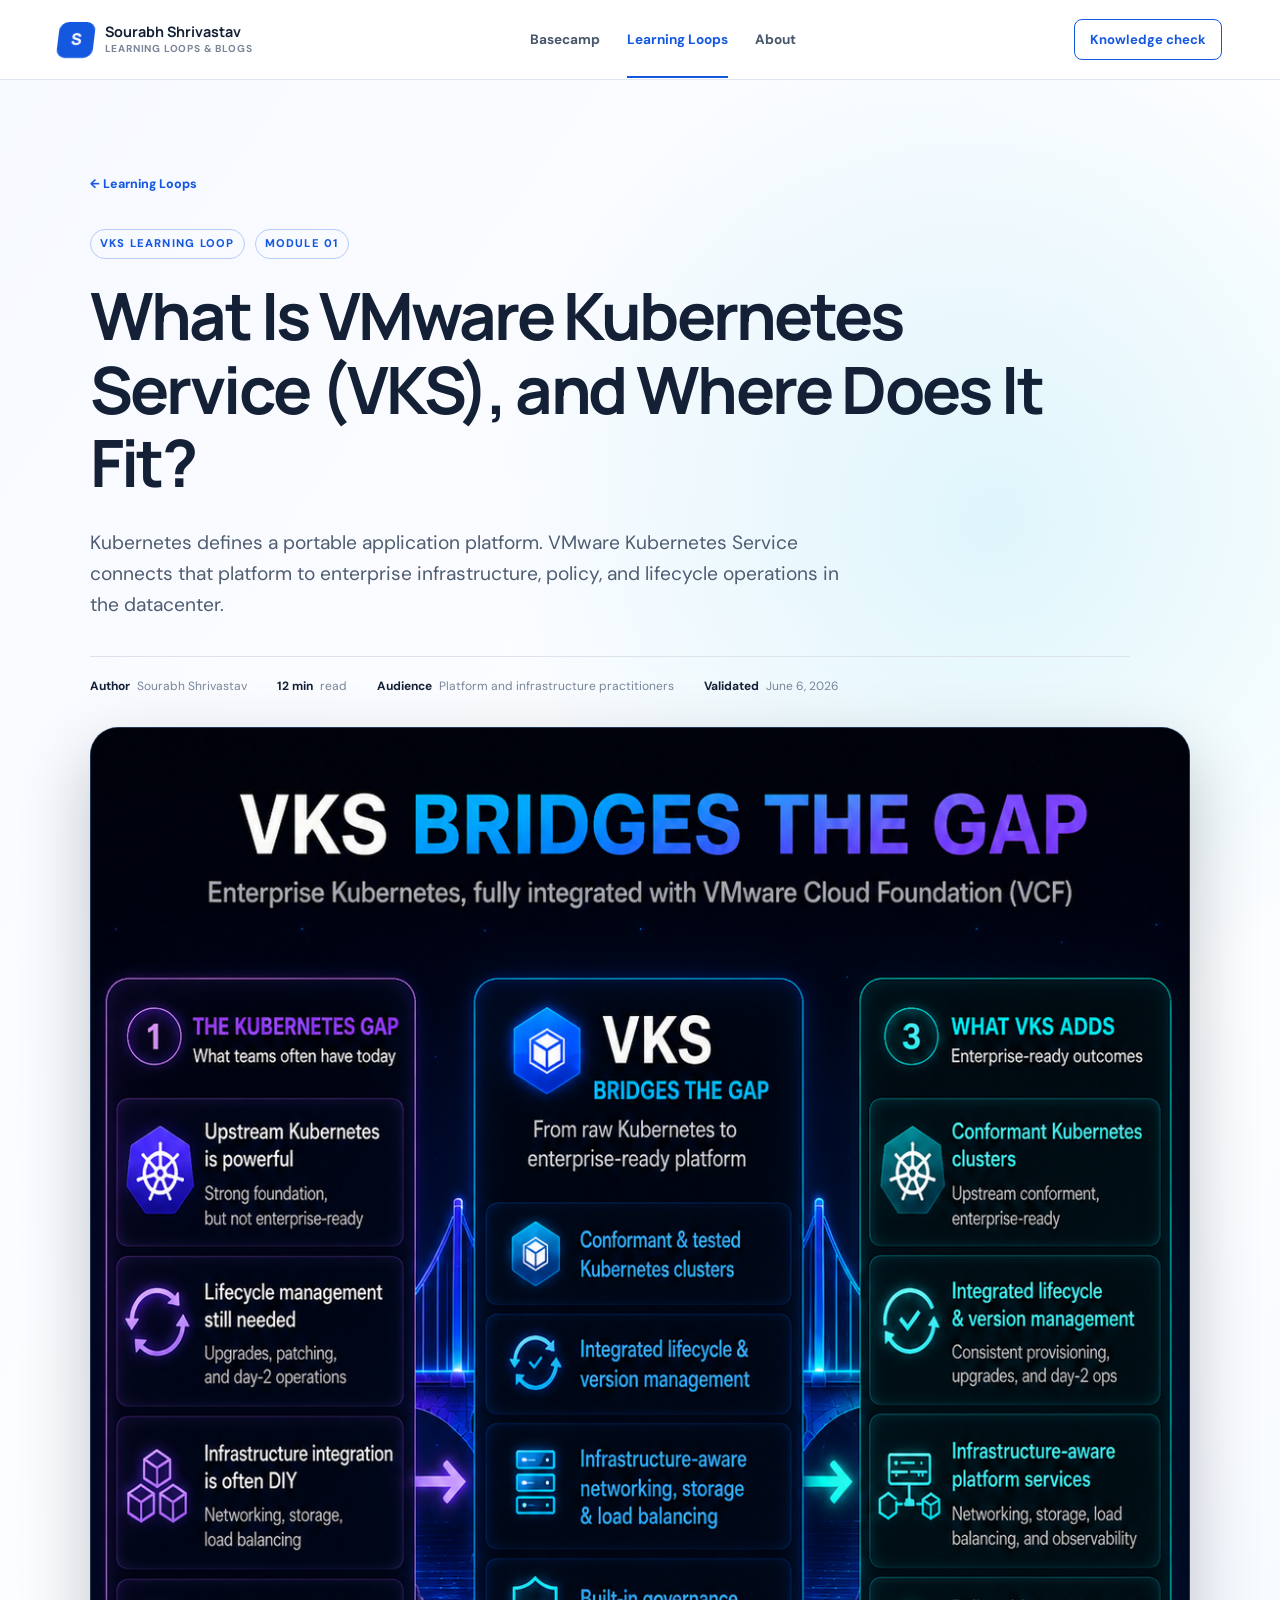
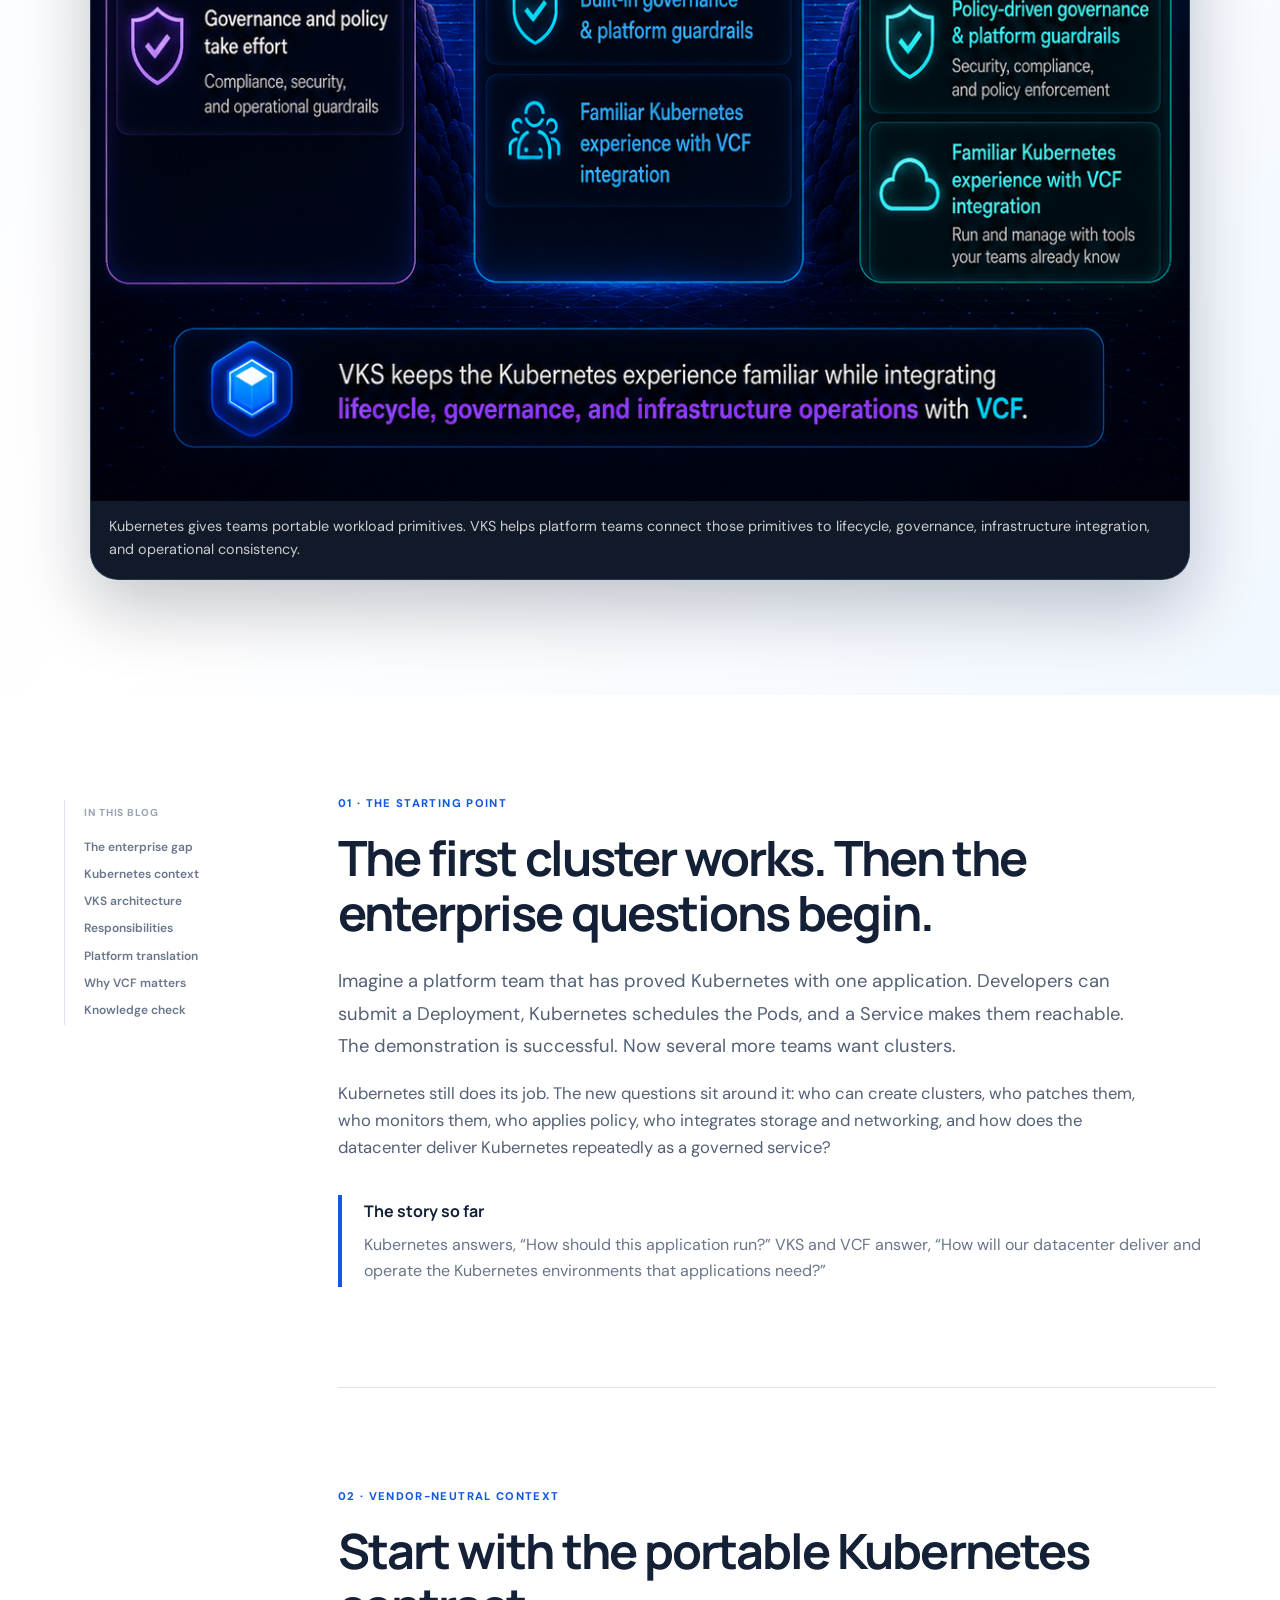
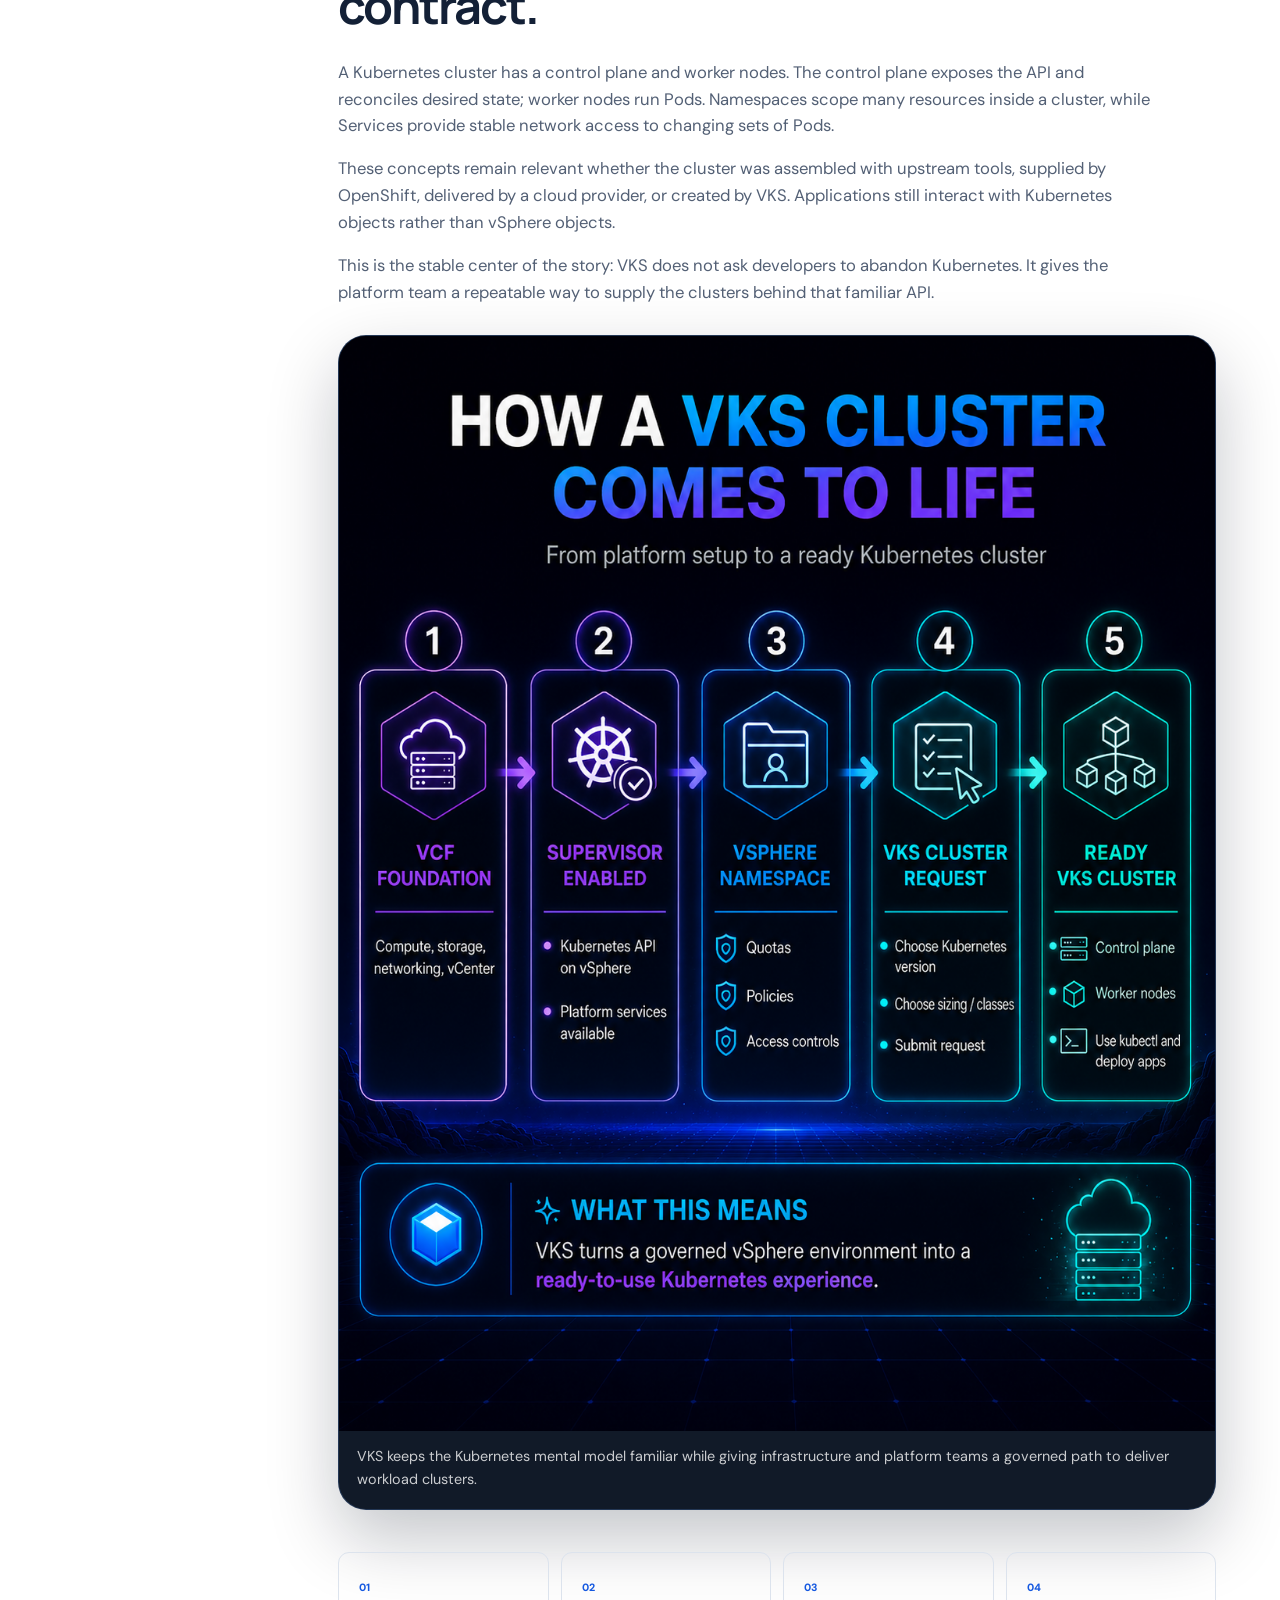
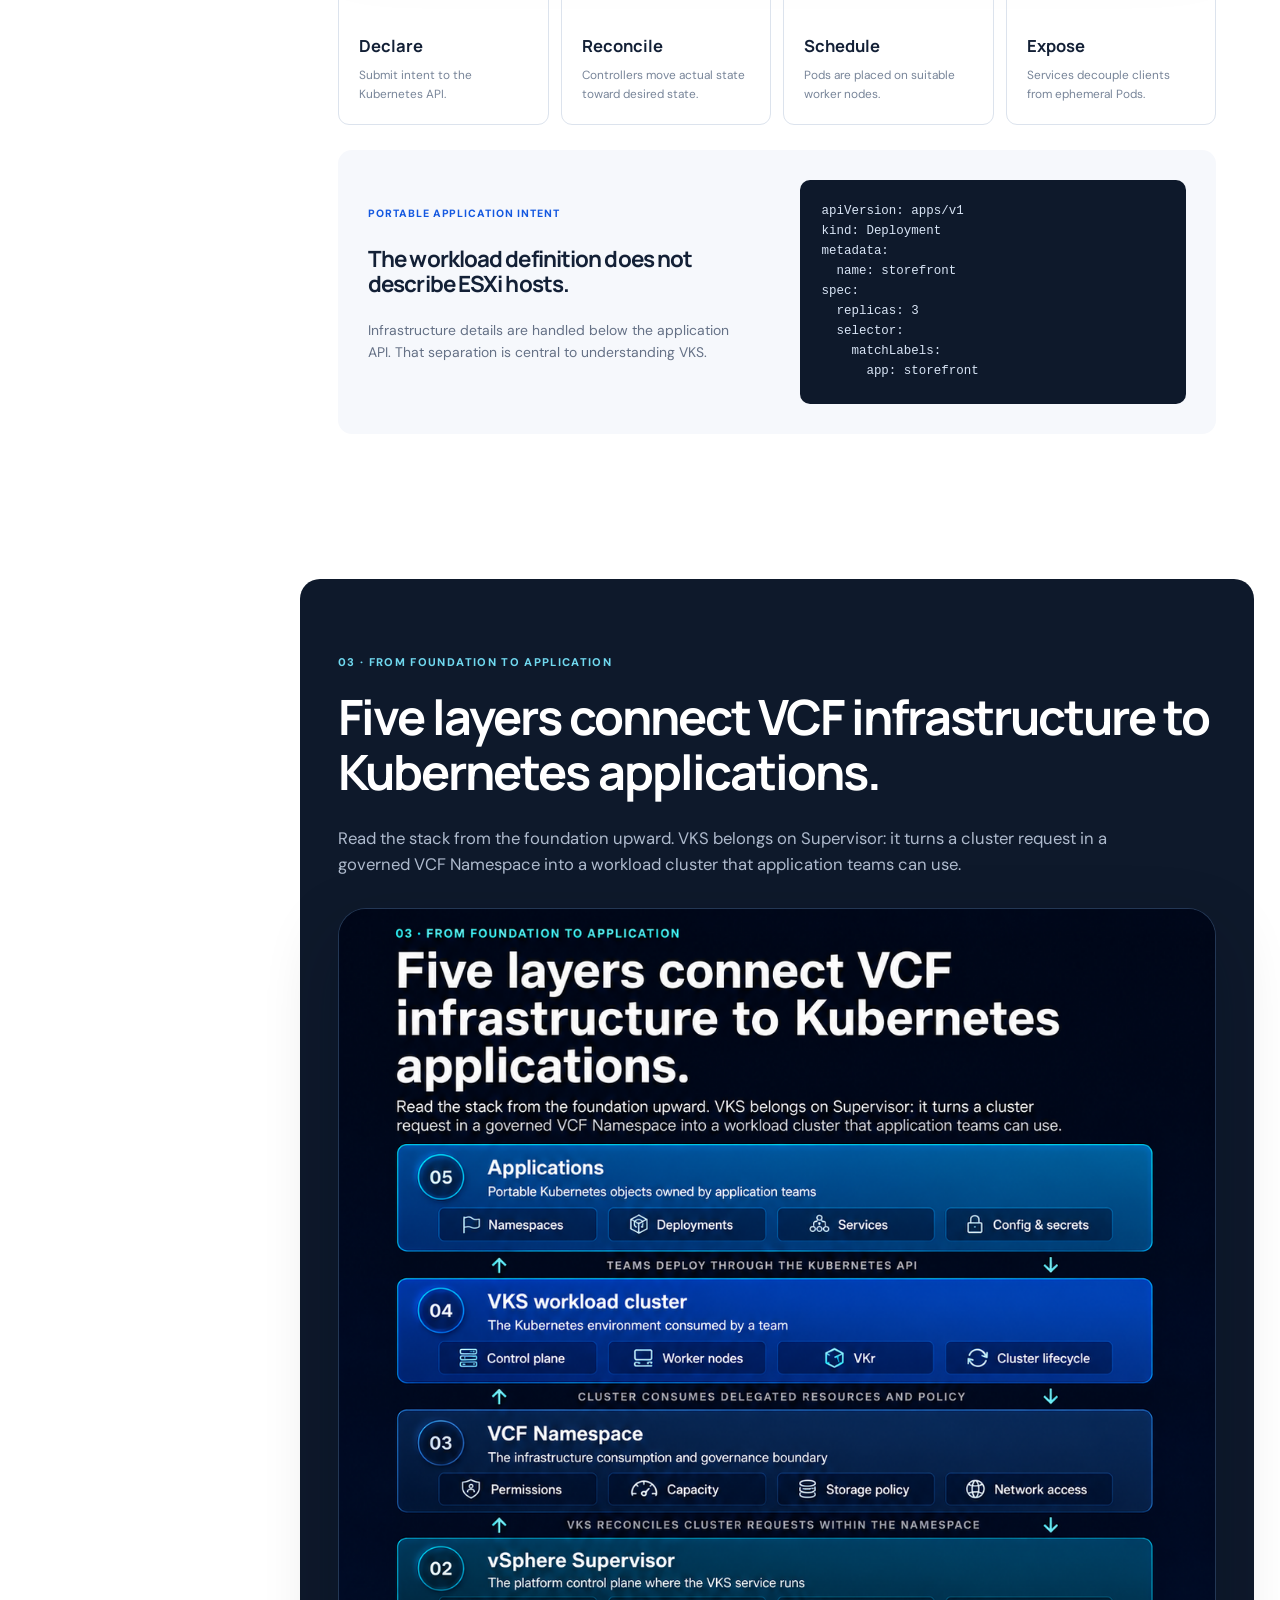
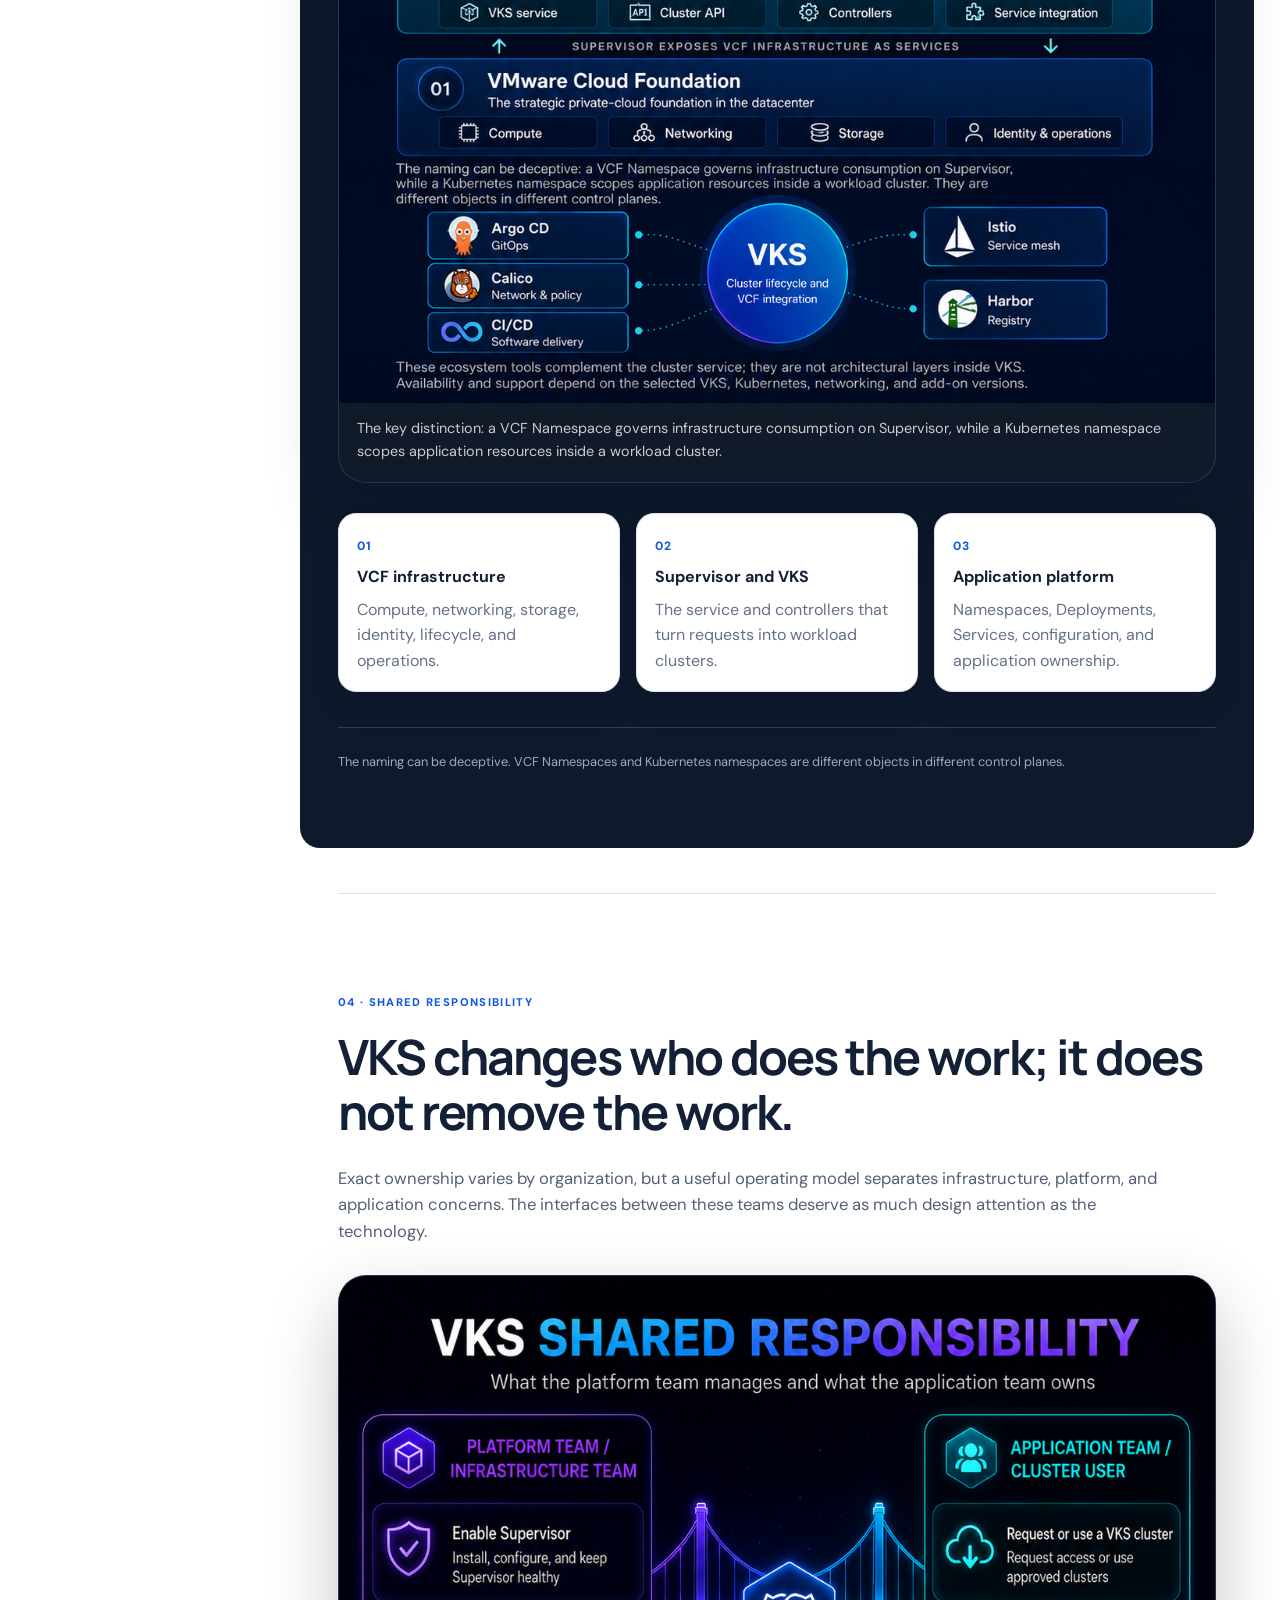
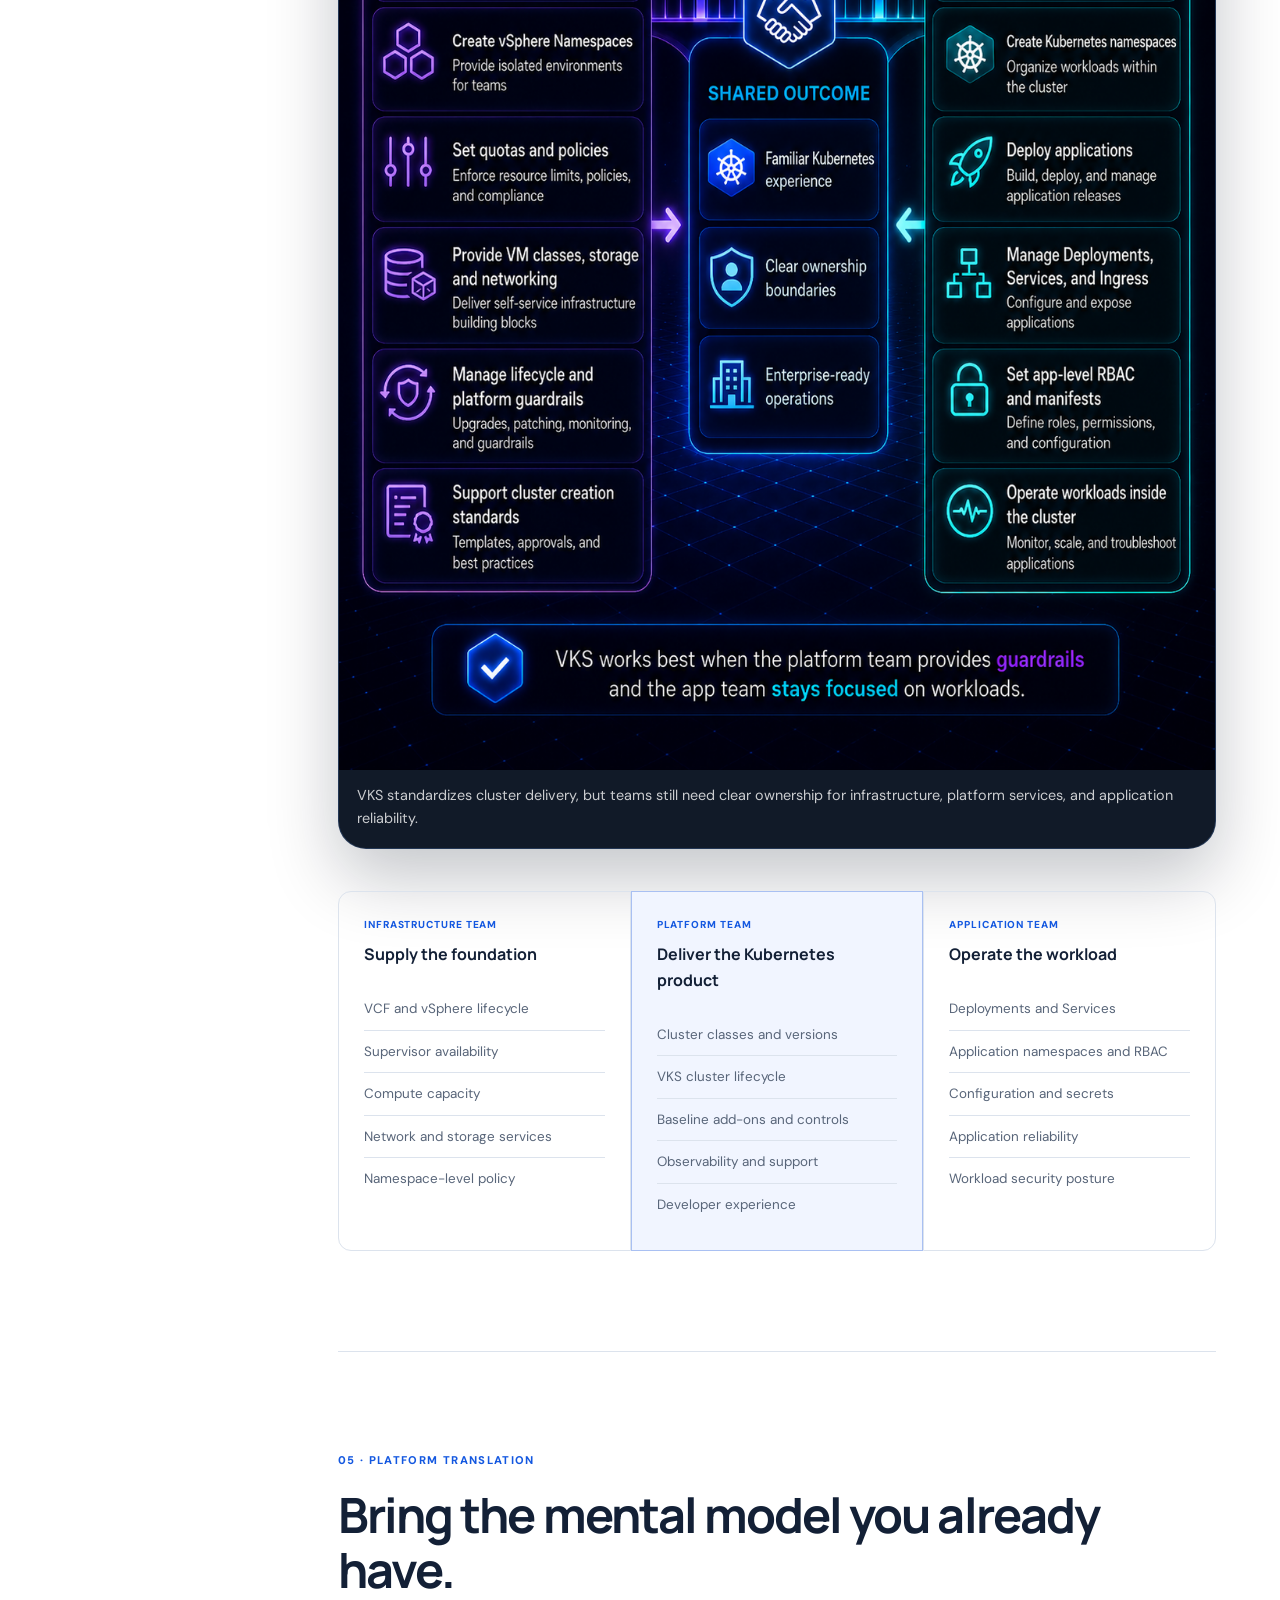
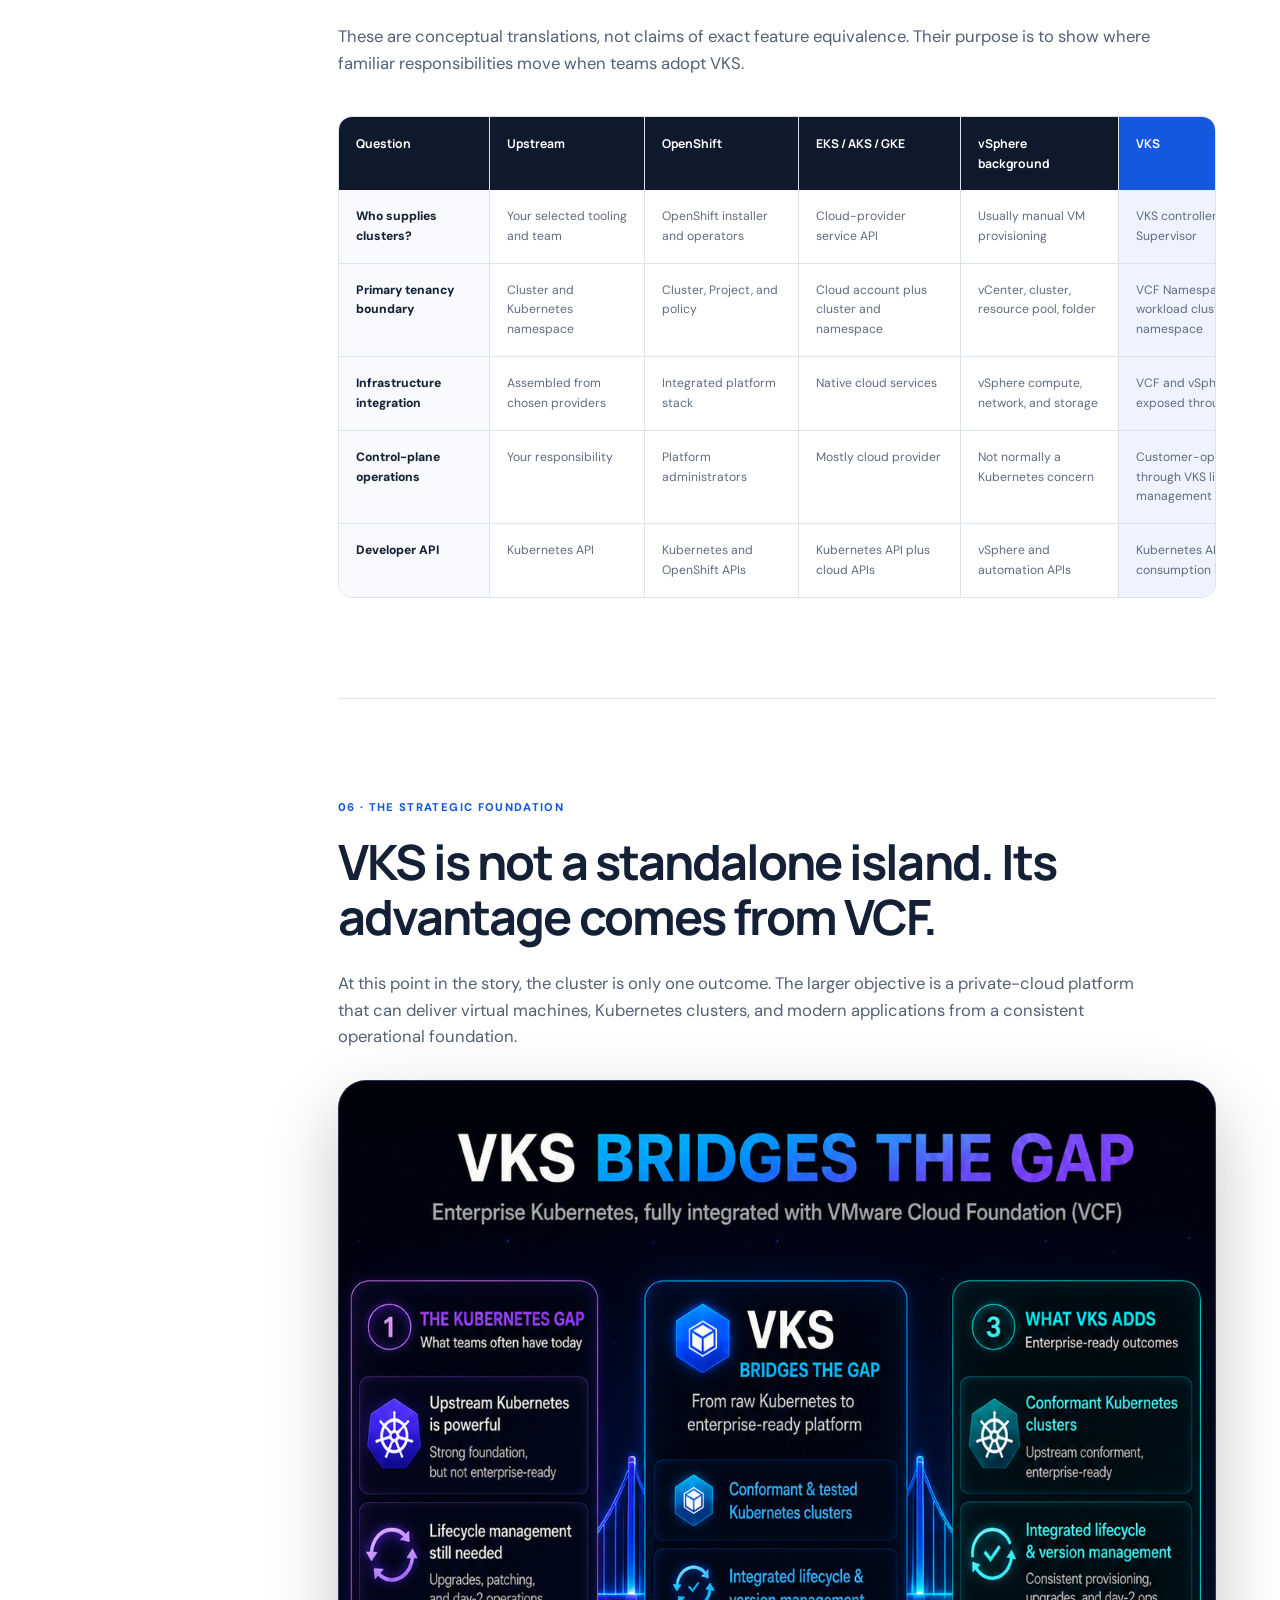
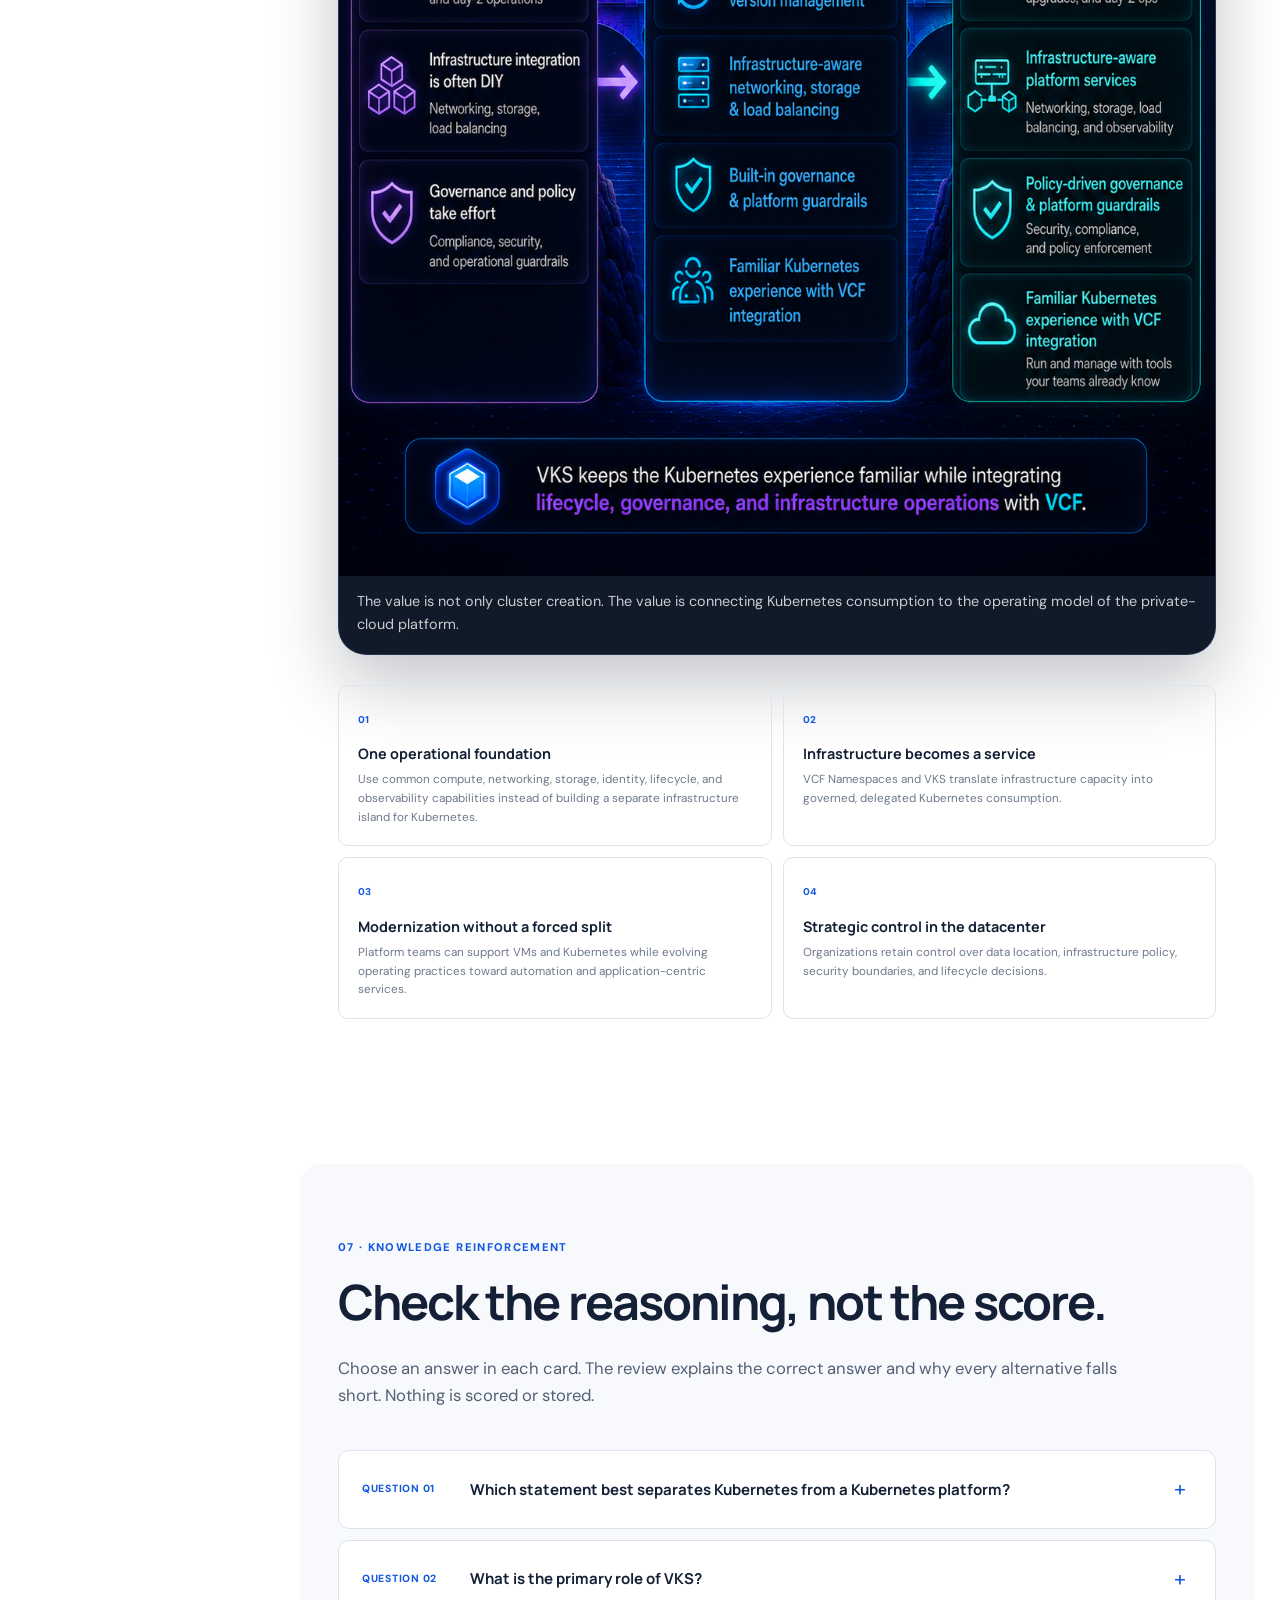
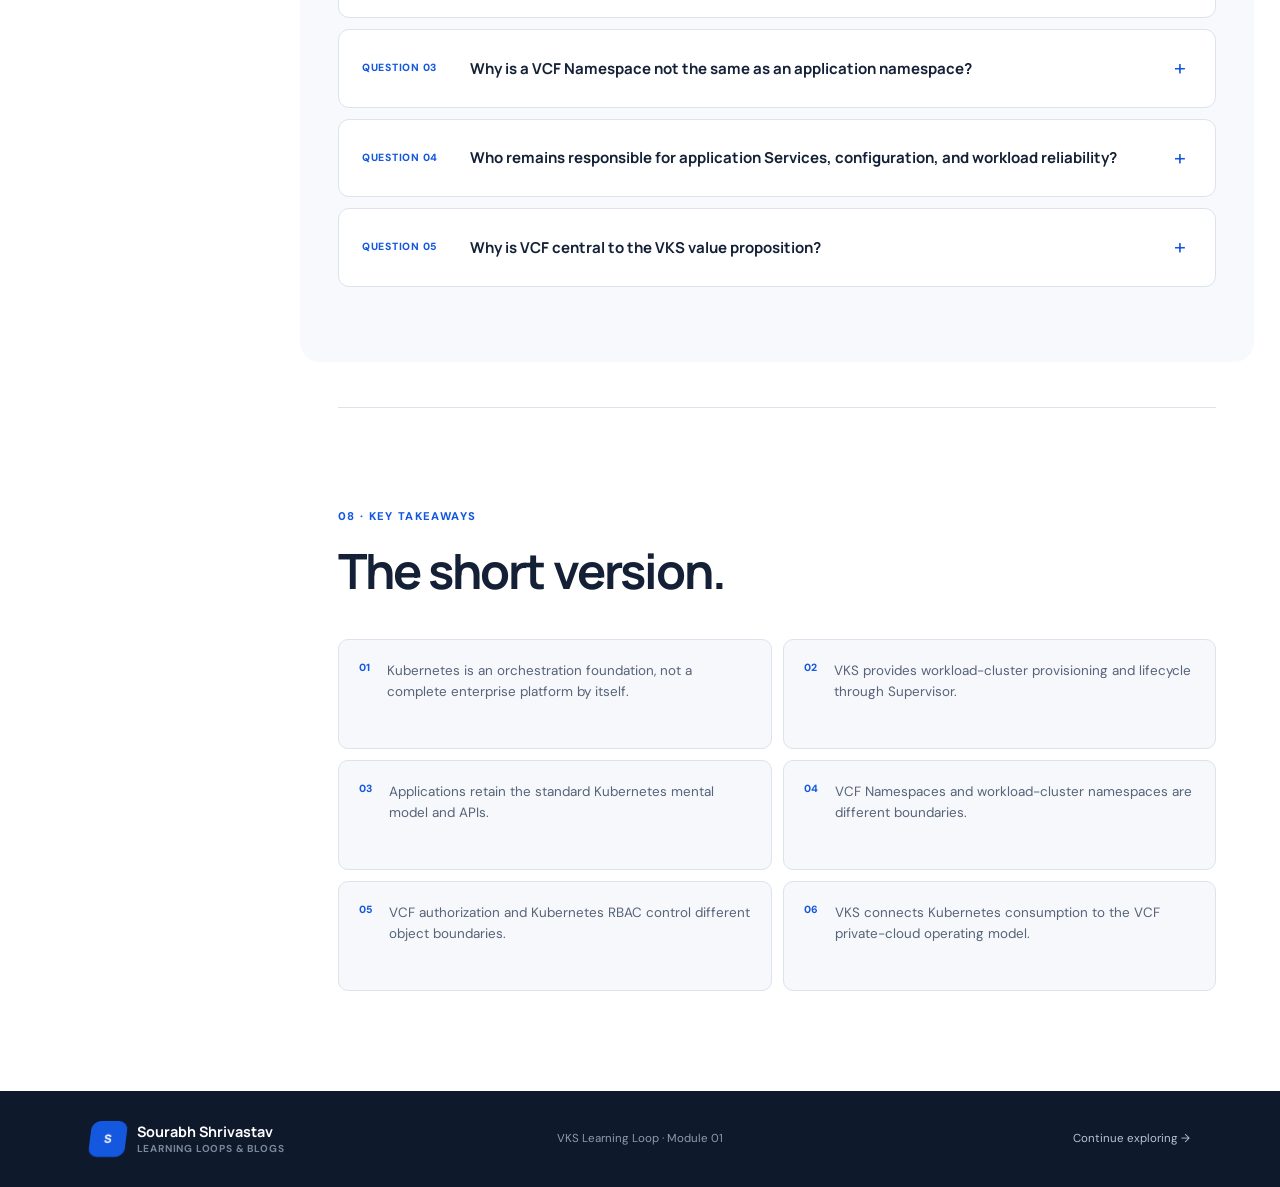
==== commit 8ae261ab: "Update Blog 001 to use PNG infographics" ====
--- a/blogs/001-what-is-vks.html
+++ b/blogs/001-what-is-vks.html
@@ -5,7 +5,7 @@
     <meta name="viewport" content="width=device-width, initial-scale=1.0" />
     <meta
       name="description"
-      content="A vendor-neutral introduction to VMware Kubernetes Service (VKS), its architecture, responsibility model, and place in the Kubernetes landscape."
+      content="A practical introduction to VMware Kubernetes Service (VKS), where it fits in the Kubernetes landscape, and how it connects Kubernetes to enterprise infrastructure operations."
     />
     <title>What Is VMware Kubernetes Service (VKS)? | Sourabh Shrivastav</title>
     <link rel="preconnect" href="https://fonts.googleapis.com" />
@@ -18,6 +18,54 @@
     <link rel="stylesheet" href="article.css" />
     <script src="../app.js" defer></script>
     <script src="article.js" defer></script>
+    <style>
+      .article-image {
+        background: #07111f;
+        border: 1px solid rgba(124, 174, 255, .24);
+        border-radius: 28px;
+        box-shadow: 0 28px 70px rgba(4, 14, 31, .24);
+        margin: 30px 0;
+        overflow: hidden;
+      }
+      .article-image img {
+        display: block;
+        height: auto;
+        width: 100%;
+      }
+      .article-image figcaption {
+        background: rgba(255,255,255,.04);
+        color: rgba(255,255,255,.78);
+        font-size: .9rem;
+        line-height: 1.6;
+        margin: 0;
+        padding: 14px 18px 18px;
+      }
+      .simple-card-grid {
+        display: grid;
+        gap: 16px;
+        grid-template-columns: repeat(3, minmax(0, 1fr));
+        margin: 24px 0;
+      }
+      .simple-card-grid div {
+        background: #fff;
+        border: 1px solid var(--line);
+        border-radius: 18px;
+        box-shadow: 0 16px 35px rgba(16, 38, 74, .06);
+        padding: 18px;
+      }
+      .simple-card-grid span {
+        color: var(--blue);
+        font-size: .75rem;
+        font-weight: 800;
+        letter-spacing: .08em;
+        text-transform: uppercase;
+      }
+      .simple-card-grid strong { color: var(--ink); display: block; margin: 7px 0; }
+      .simple-card-grid p { color: var(--muted); margin: 0; }
+      @media (max-width: 900px) {
+        .simple-card-grid { grid-template-columns: 1fr; }
+      }
+    </style>
   </head>
   <body class="article-page">
     <header class="site-header article-header">
@@ -25,7 +73,7 @@
         <span class="brand-mark">S</span>
         <span class="brand-copy">
           <strong>Sourabh Shrivastav</strong>
-          <small>Platform Fieldnotes</small>
+          <small>Learning Loops &amp; Blogs</small>
         </span>
       </a>
       <nav aria-label="Article navigation">
@@ -40,16 +88,16 @@
       <article>
         <header class="article-hero">
           <div class="article-hero-copy">
-            <a class="back-link" href="../index.html#notes">← Field Notes</a>
+            <a class="back-link" href="../index.html#loops">← Learning Loops</a>
             <div class="article-kicker">
               <span>VKS Learning Loop</span>
               <span>Module 01</span>
             </div>
             <h1>What Is VMware Kubernetes Service (VKS), and Where Does It Fit?</h1>
             <p class="article-deck">
-              Kubernetes defines a portable application platform. VMware
-              Kubernetes Service (VKS) connects that platform to enterprise
-              infrastructure, policy, and lifecycle operations in your datacenter.
+              Kubernetes defines a portable application platform. VMware Kubernetes Service
+              connects that platform to enterprise infrastructure, policy, and lifecycle
+              operations in the datacenter.
             </p>
             <div class="article-meta">
               <span><strong>Author</strong> Sourabh Shrivastav</span>
@@ -59,111 +107,19 @@
             </div>
           </div>
 
-          <figure class="hero-bridge-infographic" aria-labelledby="hero-bridge-title">
-            <div class="before-after-heading">
-              <span>Platform positioning</span>
-              <strong id="hero-bridge-title">Before <i>→</i> Gap <i>→</i> After</strong>
-            </div>
-
-            <div class="before-after-flow">
-              <section class="state-card before-state">
-                <div class="state-title">
-                  <span>Before</span>
-                  <h2>Kubernetes Primitives</h2>
-                  <p>The portable workload contract</p>
-                </div>
-                <div class="state-icon kubernetes-icon" aria-hidden="true">K8s</div>
-                <ul class="state-list primitives-list">
-                  <li>Pods</li>
-                  <li>Services</li>
-                  <li>Deployments</li>
-                  <li>Ingress</li>
-                  <li>ConfigMaps</li>
-                  <li>Secrets</li>
-                </ul>
-                <div class="state-divider"></div>
-                <p class="state-note">
-                  Kubernetes intentionally leaves many infrastructure and
-                  operating-model decisions to the platform around it.
-                </p>
-              </section>
-
-              <div class="state-arrow arrow-to-gap" aria-hidden="true"><span>→</span></div>
-
-              <section class="state-card gap-state">
-                <div class="state-title">
-                  <span>The Gap</span>
-                  <h2>Enterprise Operating Needs</h2>
-                  <p>Responsibilities around the cluster</p>
-                </div>
-                <div class="gap-landscape" aria-hidden="true">
-                  <svg viewBox="0 0 400 170">
-                    <defs>
-                      <linearGradient id="canyon-left" x1="0" y1="0" x2="1" y2="1">
-                        <stop offset="0" stop-color="#65718a" />
-                        <stop offset="1" stop-color="#29344b" />
-                      </linearGradient>
-                      <linearGradient id="canyon-right" x1="1" y1="0" x2="0" y2="1">
-                        <stop offset="0" stop-color="#65718a" />
-                        <stop offset="1" stop-color="#29344b" />
-                      </linearGradient>
-                    </defs>
-                    <path class="ghost-bridge" d="M88 42 V95 M312 42 V95 M88 42 Q200 132 312 42 M48 95 H352" />
-                    <path fill="url(#canyon-left)" d="M0 71 L46 52 L74 70 L108 62 L137 89 L148 170 H0 Z" />
-                    <path fill="url(#canyon-right)" d="M400 71 L354 52 L326 70 L292 62 L263 89 L252 170 H400 Z" />
-                  </svg>
-                </div>
-                <ul class="state-list gap-needs-list">
-                  <li>Lifecycle Management</li>
-                  <li>Governance &amp; Policy</li>
-                  <li>Security &amp; Compliance</li>
-                  <li>Storage Integration</li>
-                  <li>Network Integration</li>
-                  <li>Multi-Tenancy</li>
-                  <li>Platform Operations</li>
-                </ul>
-              </section>
-
-              <div class="state-arrow arrow-to-after" aria-hidden="true"><span>→</span></div>
-
-              <section class="state-card after-state">
-                <div class="state-title">
-                  <span>After</span>
-                  <h2>With VKS on VCF</h2>
-                  <p>Kubernetes plus an enterprise operating model</p>
-                </div>
-                <div class="state-icon vks-icon" aria-hidden="true">VKS</div>
-                <ul class="state-list retained-list">
-                  <li>Pods</li>
-                  <li>Services</li>
-                  <li>Deployments</li>
-                  <li>Ingress</li>
-                  <li>ConfigMaps</li>
-                  <li>Secrets</li>
-                </ul>
-                <div class="state-divider"></div>
-                <ul class="state-list added-list">
-                  <li>Lifecycle Management</li>
-                  <li>Governance &amp; Security</li>
-                  <li>Integrated Storage</li>
-                  <li>Integrated Networking</li>
-                  <li>Platform Operations</li>
-                  <li>Multi-Tenancy</li>
-                </ul>
-              </section>
-            </div>
-
+          <figure class="article-image">
+            <img src="../assets/blogs/what-is-vks/vks_bridges_the_kubernetes_gap.png" alt="VKS bridges Kubernetes primitives and enterprise operating needs" />
             <figcaption>
-              Kubernetes gives teams the workload primitives. VKS helps platform
-              teams close the enterprise operating gap with lifecycle,
-              governance, infrastructure integration and operational consistency.
+              Kubernetes gives teams portable workload primitives. VKS helps platform teams
+              connect those primitives to lifecycle, governance, infrastructure integration,
+              and operational consistency.
             </figcaption>
           </figure>
         </header>
 
         <div class="article-shell">
           <aside class="article-toc">
-            <span>In this field note</span>
+            <span>In this blog</span>
             <a href="#problem">The enterprise gap</a>
             <a href="#context">Kubernetes context</a>
             <a href="#building-blocks">VKS architecture</a>
@@ -178,26 +134,23 @@
               <p class="section-number">01 · The starting point</p>
               <h2>The first cluster works. Then the enterprise questions begin.</h2>
               <p class="section-lead">
-                Imagine a platform team that has proved Kubernetes with one
-                application. The developers can submit a Deployment, Kubernetes
-                schedules the Pods, and a Service makes them reachable. The
-                demonstration is successful. Now eight more teams want clusters.
-                The platform team must decide who can create them, while
-                the operations team asks who will patch, monitor, back up, and
-                support them.
-              </p>
-              <p>
-                Kubernetes still does its job. The new questions sit around it:
-                how does a datacenter repeatedly deliver Kubernetes as a
-                governed, supported service?
-              </p>
-
+                Imagine a platform team that has proved Kubernetes with one application.
+                Developers can submit a Deployment, Kubernetes schedules the Pods, and a
+                Service makes them reachable. The demonstration is successful. Now several
+                more teams want clusters.
+              </p>
+              <p>
+                Kubernetes still does its job. The new questions sit around it: who can
+                create clusters, who patches them, who monitors them, who applies policy,
+                who integrates storage and networking, and how does the datacenter deliver
+                Kubernetes repeatedly as a governed service?
+              </p>
               <div class="callout">
                 <strong>The story so far</strong>
                 <p>
-                  Kubernetes answers, “How should this application run?” VKS and
-                  VCF answer, “How will our datacenter deliver and operate the
-                  Kubernetes environments that applications need?”
+                  Kubernetes answers, “How should this application run?” VKS and VCF answer,
+                  “How will our datacenter deliver and operate the Kubernetes environments
+                  that applications need?”
                 </p>
               </div>
             </section>
@@ -206,45 +159,42 @@
               <p class="section-number">02 · Vendor-neutral context</p>
               <h2>Start with the portable Kubernetes contract.</h2>
               <p>
-                A Kubernetes cluster has a control plane and worker nodes. The
-                control plane exposes the API and reconciles desired state;
-                worker nodes run Pods. Namespaces scope many resources inside a
-                cluster, while Services provide stable network access to
-                changing sets of Pods.
-              </p>
-              <p>
-                These concepts remain relevant whether the cluster was assembled
-                with upstream tools, supplied by OpenShift, delivered by a cloud
-                provider, or created by VKS. Applications still interact with
-                Kubernetes objects rather than vSphere objects.
-              </p>
-              <p>
-                This is the stable center of the story: VKS does not ask
-                developers to abandon Kubernetes. It gives the platform team a
-                repeatable way to supply the clusters behind that familiar API.
-              </p>
-              <p>
-                VMware Kubernetes Service (VKS), formerly known as the TKG
-                Service, runs as a service on Supervisor. It provisions and
-                lifecycle-manages Kubernetes workload clusters using the
-                compute, networking, storage, identity, and policy capabilities
-                supplied by VCF.
-              </p>
-
+                A Kubernetes cluster has a control plane and worker nodes. The control plane
+                exposes the API and reconciles desired state; worker nodes run Pods.
+                Namespaces scope many resources inside a cluster, while Services provide
+                stable network access to changing sets of Pods.
+              </p>
+              <p>
+                These concepts remain relevant whether the cluster was assembled with
+                upstream tools, supplied by OpenShift, delivered by a cloud provider, or
+                created by VKS. Applications still interact with Kubernetes objects rather
+                than vSphere objects.
+              </p>
+              <p>
+                This is the stable center of the story: VKS does not ask developers to
+                abandon Kubernetes. It gives the platform team a repeatable way to supply
+                the clusters behind that familiar API.
+              </p>
+              <figure class="article-image">
+                <img src="../assets/blogs/what-is-vks/kubernetes_vks_cluster_workflow_infographic.png" alt="Kubernetes to VKS cluster workflow" />
+                <figcaption>
+                  VKS keeps the Kubernetes mental model familiar while giving infrastructure
+                  and platform teams a governed path to deliver workload clusters.
+                </figcaption>
+              </figure>
               <div class="concept-strip">
                 <div><span>01</span><strong>Declare</strong><small>Submit intent to the Kubernetes API.</small></div>
                 <div><span>02</span><strong>Reconcile</strong><small>Controllers move actual state toward desired state.</small></div>
                 <div><span>03</span><strong>Schedule</strong><small>Pods are placed on suitable worker nodes.</small></div>
                 <div><span>04</span><strong>Expose</strong><small>Services decouple clients from ephemeral Pods.</small></div>
               </div>
-
               <div class="portable-example">
                 <div>
                   <span class="diagram-tag">Portable application intent</span>
                   <h3>The workload definition does not describe ESXi hosts.</h3>
                   <p>
-                    Infrastructure details are handled below the application API.
-                    That separation is central to understanding VKS.
+                    Infrastructure details are handled below the application API. That
+                    separation is central to understanding VKS.
                   </p>
                 </div>
                 <pre><code>apiVersion: apps/v1
@@ -263,83 +213,26 @@
               <p class="section-number">03 · From foundation to application</p>
               <h2>Five layers connect VCF infrastructure to Kubernetes applications.</h2>
               <p class="dark-intro">
-                Read the stack from the foundation upward. VKS belongs on
-                Supervisor: it turns a cluster request in a governed VCF
-                Namespace into a workload cluster that application teams can use.
-              </p>
-              <div class="architecture-stack">
-                <div class="architecture-tier application-tier">
-                  <div class="tier-heading">
-                    <span>05</span>
-                    <div><strong>Applications</strong><small>Portable Kubernetes objects owned by application teams</small></div>
-                  </div>
-                  <div class="tier-objects">
-                    <span>Namespaces</span><span>Deployments</span><span>Services</span><span>Config &amp; secrets</span>
-                  </div>
-                </div>
-                <div class="tier-flow"><i>↑</i><span>teams deploy through the Kubernetes API</span><i>↓</i></div>
-                <div class="architecture-tier cluster-tier">
-                  <div class="tier-heading">
-                    <span>04</span>
-                    <div><strong>VKS workload cluster</strong><small>The Kubernetes environment consumed by a team</small></div>
-                  </div>
-                  <div class="tier-objects">
-                    <span>Control plane</span><span>Worker nodes</span><span>VKr</span><span>Cluster lifecycle</span>
-                  </div>
-                </div>
-                <div class="tier-flow"><i>↑</i><span>cluster consumes delegated resources and policy</span><i>↓</i></div>
-                <div class="architecture-tier namespace-tier">
-                  <div class="tier-heading">
-                    <span>03</span>
-                    <div><strong>VCF Namespace</strong><small>The infrastructure consumption and governance boundary</small></div>
-                  </div>
-                  <div class="tier-objects">
-                    <span>Permissions</span><span>Capacity</span><span>Storage policy</span><span>Network access</span>
-                  </div>
-                </div>
-                <div class="tier-flow"><i>↑</i><span>VKS reconciles cluster requests within the namespace</span><i>↓</i></div>
-                <div class="architecture-tier vks-tier">
-                  <div class="tier-heading">
-                    <span>02</span>
-                    <div><strong>vSphere Supervisor</strong><small>The platform control plane where the VKS service runs</small></div>
-                  </div>
-                  <div class="tier-objects">
-                    <span>VKS service</span><span>Cluster API</span><span>Controllers</span><span>Service integration</span>
-                  </div>
-                </div>
-                <div class="tier-flow"><i>↑</i><span>Supervisor exposes VCF infrastructure as services</span><i>↓</i></div>
-                <div class="architecture-tier foundation-tier">
-                  <div class="tier-heading">
-                    <span>01</span>
-                    <div><strong>VMware Cloud Foundation</strong><small>The strategic private-cloud foundation in the datacenter</small></div>
-                  </div>
-                  <div class="tier-objects">
-                    <span>Compute</span><span>Networking</span><span>Storage</span><span>Identity &amp; operations</span>
-                  </div>
-                </div>
+                Read the stack from the foundation upward. VKS belongs on Supervisor: it
+                turns a cluster request in a governed VCF Namespace into a workload cluster
+                that application teams can use.
+              </p>
+              <figure class="article-image">
+                <img src="../assets/blogs/what-is-vks/connecting_vcf_infrastructure_to_kubernetes.png" alt="Five layers connecting VCF infrastructure to Kubernetes applications" />
+                <figcaption>
+                  The key distinction: a VCF Namespace governs infrastructure consumption on
+                  Supervisor, while a Kubernetes namespace scopes application resources inside
+                  a workload cluster.
+                </figcaption>
+              </figure>
+              <div class="simple-card-grid">
+                <div><span>01</span><strong>VCF infrastructure</strong><p>Compute, networking, storage, identity, lifecycle, and operations.</p></div>
+                <div><span>02</span><strong>Supervisor and VKS</strong><p>The service and controllers that turn requests into workload clusters.</p></div>
+                <div><span>03</span><strong>Application platform</strong><p>Namespaces, Deployments, Services, configuration, and application ownership.</p></div>
               </div>
               <p class="section-note">
-                The naming can be deceptive: a VCF Namespace governs
-                infrastructure consumption on Supervisor, while a Kubernetes
-                namespace scopes application resources inside a workload
-                cluster. They are different objects in different control planes.
-              </p>
-              <div class="ecosystem-orbit">
-                <div class="ecosystem-core">
-                  <strong>VKS</strong>
-                  <small>Cluster lifecycle and VCF integration</small>
-                </div>
-                <div class="ecosystem-tool"><span>Argo CD</span><small>GitOps</small></div>
-                <div class="ecosystem-tool"><span>Istio</span><small>Service mesh</small></div>
-                <div class="ecosystem-tool"><span>Calico</span><small>Network &amp; policy</small></div>
-                <div class="ecosystem-tool"><span>CI/CD</span><small>Software delivery</small></div>
-                <div class="ecosystem-tool"><span>Harbor</span><small>Registry</small></div>
-              </div>
-              <p class="ecosystem-note">
-                These ecosystem tools complement the cluster service; they are
-                not architectural layers inside VKS. Availability and support
-                depend on the selected VKS, Kubernetes, networking, and add-on
-                versions.
+                The naming can be deceptive. VCF Namespaces and Kubernetes namespaces are
+                different objects in different control planes.
               </p>
             </section>
 
@@ -347,12 +240,17 @@
               <p class="section-number">04 · Shared responsibility</p>
               <h2>VKS changes who does the work; it does not remove the work.</h2>
               <p>
-                Exact ownership varies by organization, but a useful operating
-                model separates infrastructure, platform, and application
-                concerns. The interfaces between these teams deserve as much
-                design attention as the technology.
-              </p>
-
+                Exact ownership varies by organization, but a useful operating model
+                separates infrastructure, platform, and application concerns. The interfaces
+                between these teams deserve as much design attention as the technology.
+              </p>
+              <figure class="article-image">
+                <img src="../assets/blogs/what-is-vks/vks_shared_responsibility_infographic.png" alt="VKS shared responsibility model across infrastructure, platform and application teams" />
+                <figcaption>
+                  VKS standardizes cluster delivery, but teams still need clear ownership for
+                  infrastructure, platform services, and application reliability.
+                </figcaption>
+              </figure>
               <div class="responsibility-model">
                 <div class="responsibility-lane infra-lane">
                   <span class="lane-owner">Infrastructure team</span>
@@ -388,25 +286,16 @@
                   </ul>
                 </div>
               </div>
-              <div class="boundary-line">
-                <span>VCF infrastructure</span>
-                <i></i>
-                <span>Kubernetes platform</span>
-                <i></i>
-                <span>Application product</span>
-              </div>
-
             </section>
 
             <section class="article-section wide-section" id="translation">
               <p class="section-number">05 · Platform translation</p>
               <h2>Bring the mental model you already have.</h2>
               <p>
-                These are conceptual translations, not claims of exact feature
-                equivalence. Their purpose is to show where familiar
-                responsibilities move when teams adopt VKS.
-              </p>
-
+                These are conceptual translations, not claims of exact feature equivalence.
+                Their purpose is to show where familiar responsibilities move when teams
+                adopt VKS.
+              </p>
               <div class="matrix-wrap">
                 <table class="translation-matrix">
                   <thead>
@@ -469,25 +358,18 @@
               <p class="section-number">06 · The strategic foundation</p>
               <h2>VKS is not a standalone island. Its advantage comes from VCF.</h2>
               <p>
-                At this point in the story, the cluster is only one outcome.
-                The larger objective is a private-cloud platform that can deliver
-                virtual machines, Kubernetes clusters, data services, and modern
-                applications from a consistent operational foundation.
-              </p>
-              <div class="vcf-value-chain">
-                <div class="value-foundation">
-                  <span>Strategic foundation</span>
-                  <strong>VMware Cloud Foundation</strong>
-                  <p>Common infrastructure, lifecycle, security, operations, and governance for the datacenter.</p>
-                </div>
-                <div class="value-arrow">enables</div>
-                <div class="value-capabilities">
-                  <div><span>VM services</span><small>Traditional and modern virtualized workloads</small></div>
-                  <div class="value-highlight"><span>VKS</span><small>On-demand Kubernetes clusters</small></div>
-                  <div><span>Private AI</span><small>Data-sensitive AI infrastructure and services</small></div>
-                  <div><span>Automation</span><small>Consistent policy-driven consumption</small></div>
-                </div>
-              </div>
+                At this point in the story, the cluster is only one outcome. The larger
+                objective is a private-cloud platform that can deliver virtual machines,
+                Kubernetes clusters, and modern applications from a consistent operational
+                foundation.
+              </p>
+              <figure class="article-image">
+                <img src="../assets/blogs/what-is-vks/vks_bridges_the_kubernetes_gap.png" alt="VKS connects Kubernetes with enterprise operating needs on VCF" />
+                <figcaption>
+                  The value is not only cluster creation. The value is connecting Kubernetes
+                  consumption to the operating model of the private-cloud platform.
+                </figcaption>
+              </figure>
               <div class="strategy-points">
                 <div><span>01</span><strong>One operational foundation</strong><p>Use common compute, networking, storage, identity, lifecycle, and observability capabilities instead of building a separate infrastructure island for Kubernetes.</p></div>
                 <div><span>02</span><strong>Infrastructure becomes a service</strong><p>VCF Namespaces and VKS translate infrastructure capacity into governed, delegated Kubernetes consumption.</p></div>
@@ -500,124 +382,63 @@
               <p class="section-number">07 · Knowledge reinforcement</p>
               <h2>Check the reasoning, not the score.</h2>
               <p>
-                Choose an answer in each card. The review explains the correct
-                answer and why every alternative falls short. Nothing is scored
-                or stored.
-              </p>
-
+                Choose an answer in each card. The review explains the correct answer and why
+                every alternative falls short. Nothing is scored or stored.
+              </p>
               <div class="knowledge-list">
                 <details class="knowledge-card" data-question="q1">
-                  <summary>
-                    <span>Question 01</span>
-                    <strong>Which statement best separates Kubernetes from a Kubernetes platform?</strong>
-                    <i>+</i>
-                  </summary>
+                  <summary><span>Question 01</span><strong>Which statement best separates Kubernetes from a Kubernetes platform?</strong><i>+</i></summary>
                   <div class="knowledge-body">
                     <div class="knowledge-options">
                       <button type="button" data-answer="a">A. Kubernetes includes every enterprise integration required for production.</button>
                       <button type="button" data-answer="b">B. Kubernetes provides orchestration APIs; a platform supplies the integrated operating model around them.</button>
                       <button type="button" data-answer="c">C. A Kubernetes platform replaces Kubernetes with a proprietary workload API.</button>
                     </div>
-                    <div class="answer-review" hidden>
-                      <p class="review-heading"><span>Correct answer: B</span> Kubernetes defines the portable workload and reconciliation model. A platform adds supported lifecycle, infrastructure, security, governance, and experience choices.</p>
-                      <ul>
-                        <li><strong>A:</strong> Kubernetes is extensible precisely because many production capabilities are supplied by integrations and platform choices.</li>
-                        <li class="correct-reason"><strong>B:</strong> This preserves the boundary between the Kubernetes contract and the surrounding platform.</li>
-                        <li><strong>C:</strong> Platforms can extend Kubernetes, but applications still commonly use Kubernetes APIs.</li>
-                      </ul>
-                    </div>
+                    <div class="answer-review" hidden><p class="review-heading"><span>Correct answer: B</span> Kubernetes defines the portable workload and reconciliation model. A platform adds supported lifecycle, infrastructure, security, governance, and experience choices.</p></div>
                   </div>
                 </details>
-
                 <details class="knowledge-card" data-question="q2">
-                  <summary>
-                    <span>Question 02</span>
-                    <strong>What is the primary role of VKS?</strong>
-                    <i>+</i>
-                  </summary>
+                  <summary><span>Question 02</span><strong>What is the primary role of VKS?</strong><i>+</i></summary>
                   <div class="knowledge-body">
                     <div class="knowledge-options">
                       <button type="button" data-answer="a">A. Provision and lifecycle-manage Kubernetes workload clusters on vSphere.</button>
                       <button type="button" data-answer="b">B. Replace Deployments, Services, and Pods with virtual-machine objects.</button>
                       <button type="button" data-answer="c">C. Operate application code on behalf of every development team.</button>
                     </div>
-                    <div class="answer-review" hidden>
-                      <p class="review-heading"><span>Correct answer: A</span> VKS is a Supervisor Service providing APIs and controllers for Kubernetes workload-cluster lifecycle on vSphere.</p>
-                      <ul>
-                        <li class="correct-reason"><strong>A:</strong> This describes the core service boundary accurately.</li>
-                        <li><strong>B:</strong> Workloads continue to use Kubernetes objects; infrastructure integration sits below that API.</li>
-                        <li><strong>C:</strong> Application teams retain responsibility for their workloads and application-level reliability.</li>
-                      </ul>
-                    </div>
+                    <div class="answer-review" hidden><p class="review-heading"><span>Correct answer: A</span> VKS is a Supervisor Service providing APIs and controllers for Kubernetes workload-cluster lifecycle on vSphere.</p></div>
                   </div>
                 </details>
-
                 <details class="knowledge-card" data-question="q3">
-                  <summary>
-                    <span>Question 03</span>
-                    <strong>Why is a VCF Namespace not the same as an application namespace?</strong>
-                    <i>+</i>
-                  </summary>
+                  <summary><span>Question 03</span><strong>Why is a VCF Namespace not the same as an application namespace?</strong><i>+</i></summary>
                   <div class="knowledge-body">
                     <div class="knowledge-options">
                       <button type="button" data-answer="a">A. A VCF Namespace is only a DNS suffix.</button>
                       <button type="button" data-answer="b">B. They are identical objects shown in two interfaces.</button>
                       <button type="button" data-answer="c">C. The VCF Namespace governs infrastructure consumption on Supervisor; application namespaces scope resources inside a workload cluster.</button>
                     </div>
-                    <div class="answer-review" hidden>
-                      <p class="review-heading"><span>Correct answer: C</span> The similarly named constructs live at different layers and establish different boundaries.</p>
-                      <ul>
-                        <li><strong>A:</strong> It carries access, capacity, storage, networking, and policy implications beyond naming.</li>
-                        <li><strong>B:</strong> They exist in different Kubernetes control planes and are not interchangeable.</li>
-                        <li class="correct-reason"><strong>C:</strong> This correctly distinguishes the infrastructure-policy boundary from workload resource scoping.</li>
-                      </ul>
-                    </div>
+                    <div class="answer-review" hidden><p class="review-heading"><span>Correct answer: C</span> The similarly named constructs live at different layers and establish different boundaries.</p></div>
                   </div>
                 </details>
-
                 <details class="knowledge-card" data-question="q4">
-                  <summary>
-                    <span>Question 04</span>
-                    <strong>Who remains responsible for application Services, configuration, and workload reliability?</strong>
-                    <i>+</i>
-                  </summary>
+                  <summary><span>Question 04</span><strong>Who remains responsible for application Services, configuration, and workload reliability?</strong><i>+</i></summary>
                   <div class="knowledge-body">
                     <div class="knowledge-options">
                       <button type="button" data-answer="a">A. Broadcom, because VKS supplies the cluster.</button>
                       <button type="button" data-answer="b">B. The application team, within the organization’s platform guardrails.</button>
                       <button type="button" data-answer="c">C. The physical infrastructure team exclusively.</button>
                     </div>
-                    <div class="answer-review" hidden>
-                      <p class="review-heading"><span>Correct answer: B</span> A managed cluster lifecycle does not transfer ownership of application behavior.</p>
-                      <ul>
-                        <li><strong>A:</strong> Product support does not make the vendor the operator of customer workloads.</li>
-                        <li class="correct-reason"><strong>B:</strong> Application concerns stay with the product team, supported by platform standards.</li>
-                        <li><strong>C:</strong> Infrastructure teams supply foundational services rather than application configuration and SLOs.</li>
-                      </ul>
-                    </div>
+                    <div class="answer-review" hidden><p class="review-heading"><span>Correct answer: B</span> A managed cluster lifecycle does not transfer ownership of application behavior.</p></div>
                   </div>
                 </details>
-
                 <details class="knowledge-card" data-question="q5">
-                  <summary>
-                    <span>Question 05</span>
-                    <strong>Why is VCF central to the VKS value proposition?</strong>
-                    <i>+</i>
-                  </summary>
+                  <summary><span>Question 05</span><strong>Why is VCF central to the VKS value proposition?</strong><i>+</i></summary>
                   <div class="knowledge-body">
                     <div class="knowledge-options">
                       <button type="button" data-answer="a">A. VCF replaces the Kubernetes API with infrastructure APIs.</button>
                       <button type="button" data-answer="b">B. VCF provides the integrated private-cloud foundation from which VKS delivers governed Kubernetes clusters.</button>
                       <button type="button" data-answer="c">C. VCF makes platform ownership and Kubernetes operations unnecessary.</button>
                     </div>
-                    <div class="answer-review" hidden>
-                      <p class="review-heading"><span>Correct answer: B</span> VKS draws its strategic value from VCF’s integrated infrastructure, lifecycle, policy, and operational capabilities.</p>
-                      <ul>
-                        <li><strong>A:</strong> Applications still consume the Kubernetes API; VCF supplies the platform underneath it.</li>
-                        <li class="correct-reason"><strong>B:</strong> This correctly describes VCF as the foundation and VKS as a service delivered from it.</li>
-                        <li><strong>C:</strong> Integrated lifecycle reduces toil, but teams still own platform, cluster, and application responsibilities.</li>
-                      </ul>
-                    </div>
+                    <div class="answer-review" hidden><p class="review-heading"><span>Correct answer: B</span> VKS draws its strategic value from VCF’s integrated infrastructure, lifecycle, policy, and operational capabilities.</p></div>
                   </div>
                 </details>
               </div>
@@ -632,10 +453,9 @@
                 <div><span>03</span><p>Applications retain the standard Kubernetes mental model and APIs.</p></div>
                 <div><span>04</span><p>VCF Namespaces and workload-cluster namespaces are different boundaries.</p></div>
                 <div><span>05</span><p>VCF authorization and Kubernetes RBAC control different object boundaries.</p></div>
-                <div><span>06</span><p>VKS is the Kubernetes service layer of the strategic VCF private-cloud platform.</p></div>
-              </div>
-            </section>
-
+                <div><span>06</span><p>VKS connects Kubernetes consumption to the VCF private-cloud operating model.</p></div>
+              </div>
+            </section>
           </div>
         </div>
       </article>
@@ -644,7 +464,7 @@
     <footer>
       <a class="brand footer-brand" href="../index.html">
         <span class="brand-mark">S</span>
-        <span class="brand-copy"><strong>Sourabh Shrivastav</strong><small>Platform Fieldnotes</small></span>
+        <span class="brand-copy"><strong>Sourabh Shrivastav</strong><small>Learning Loops &amp; Blogs</small></span>
       </a>
       <p>VKS Learning Loop · Module 01</p>
       <a href="../index.html#loops">Continue exploring →</a>
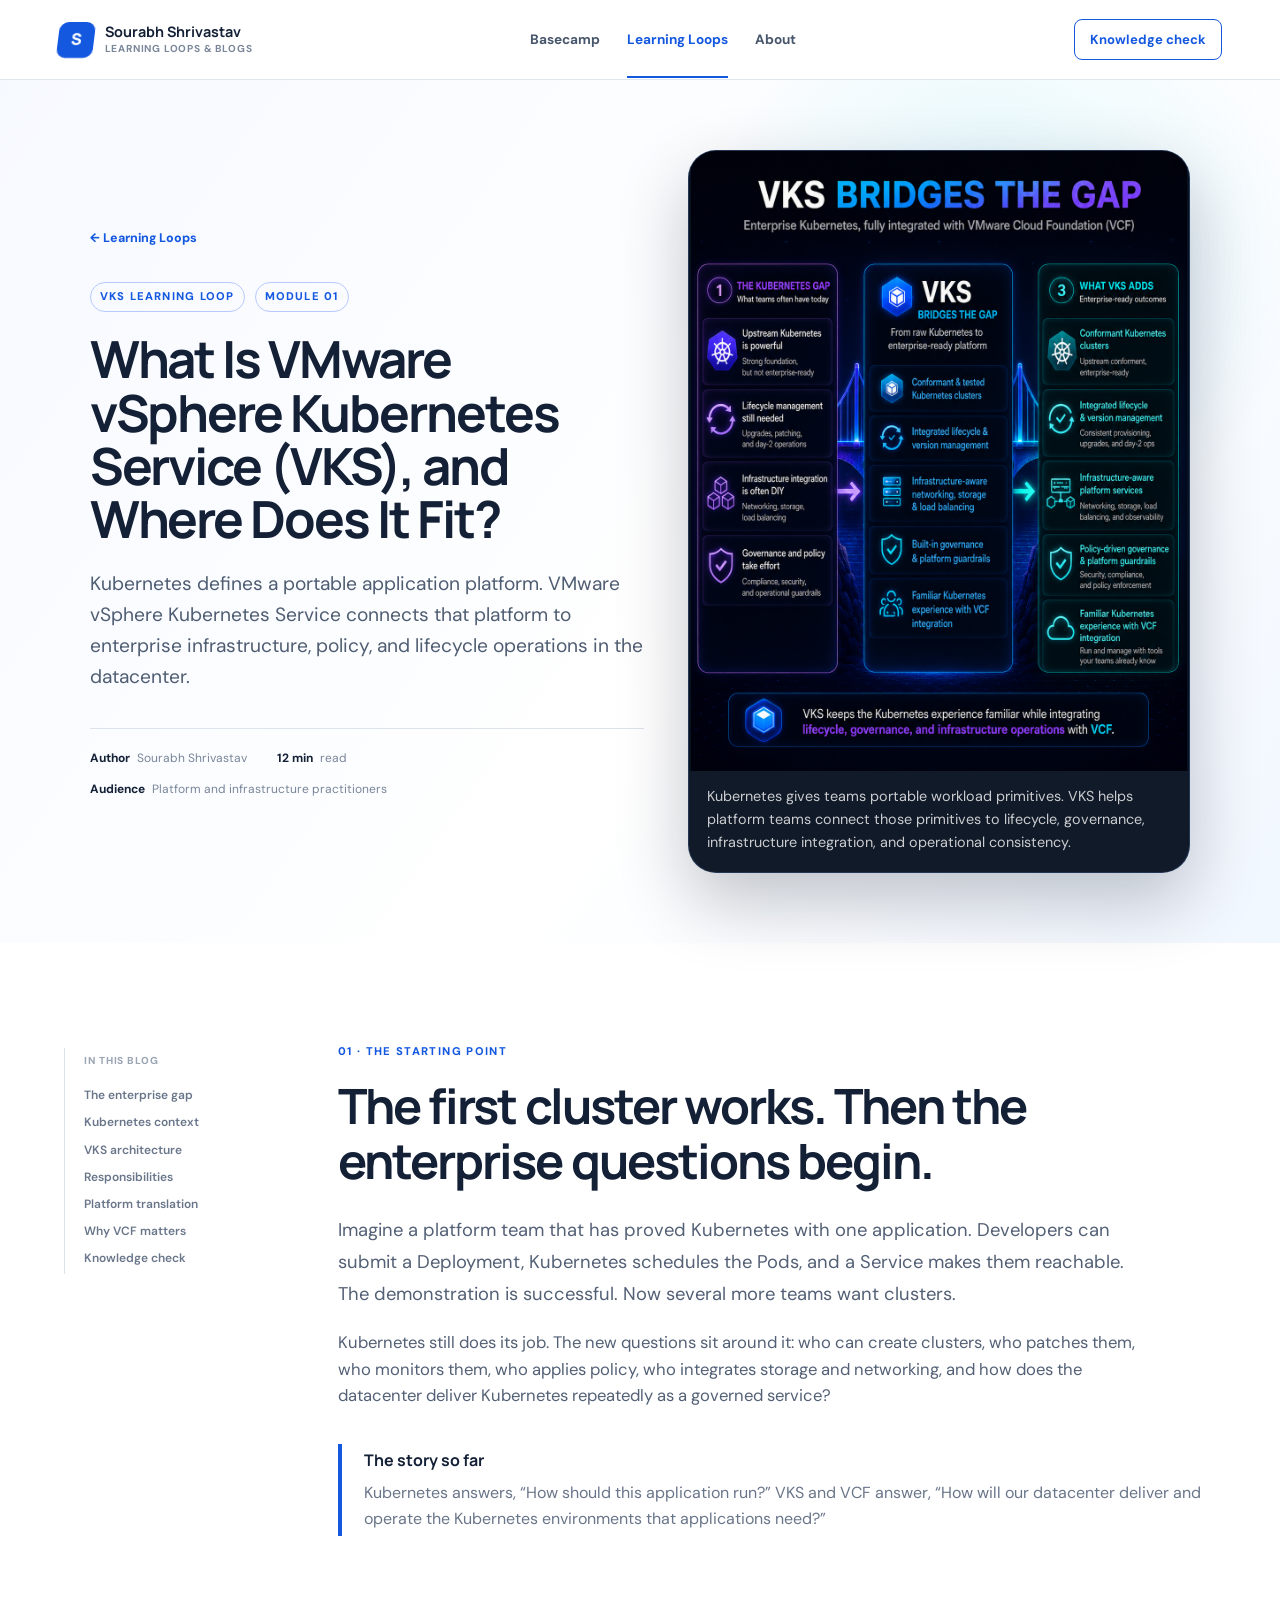
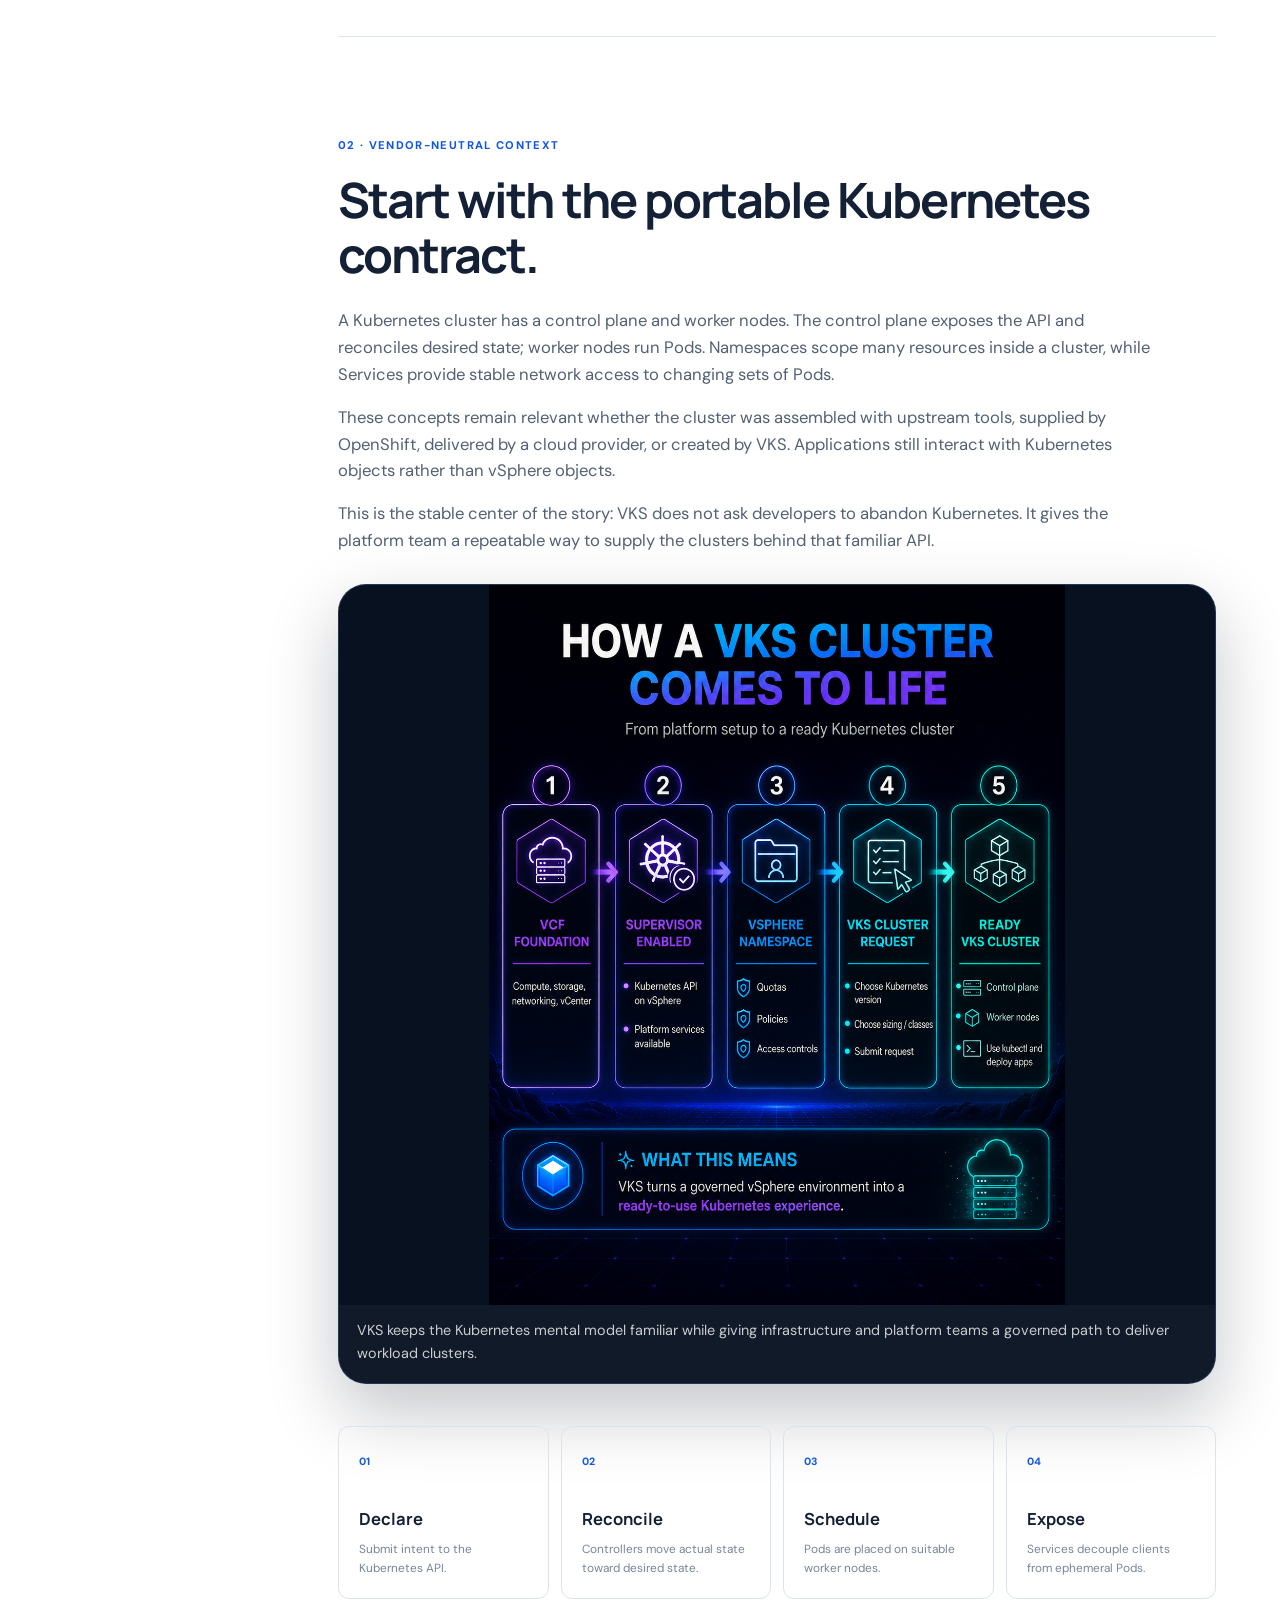
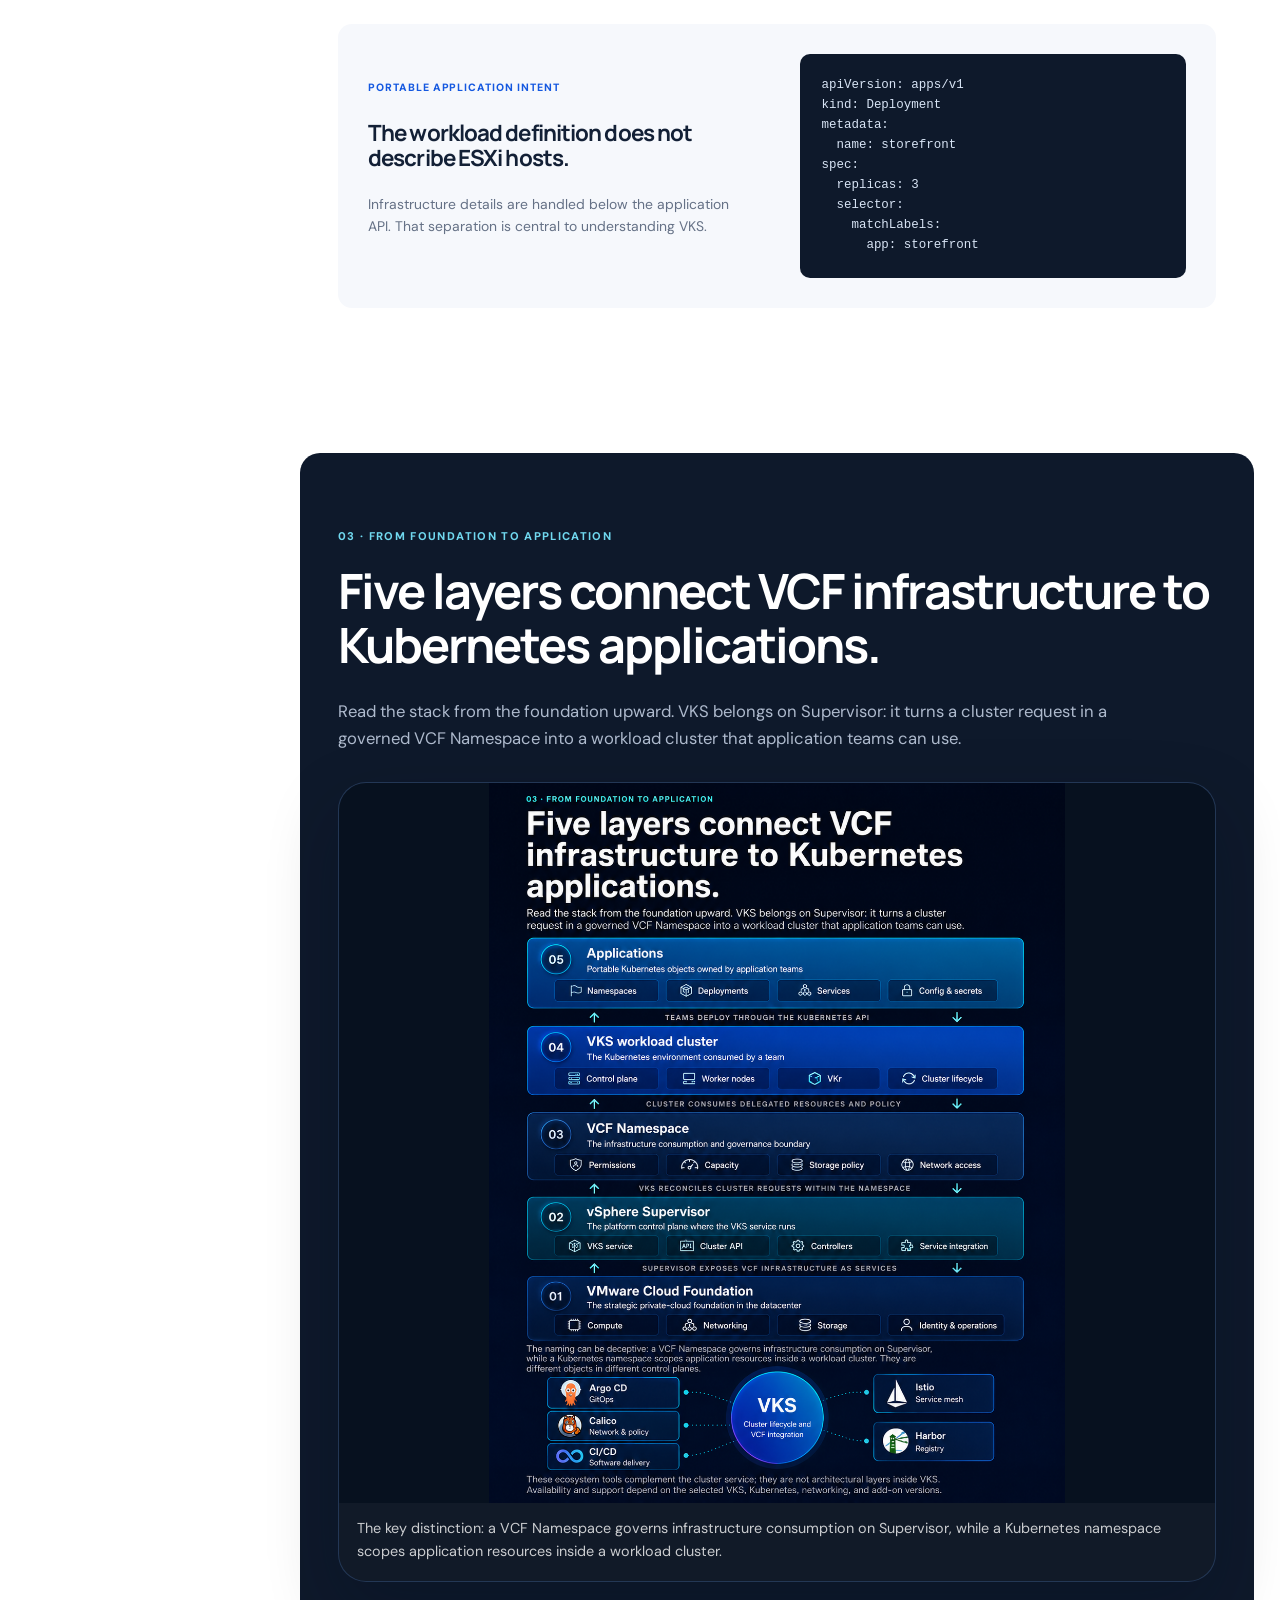
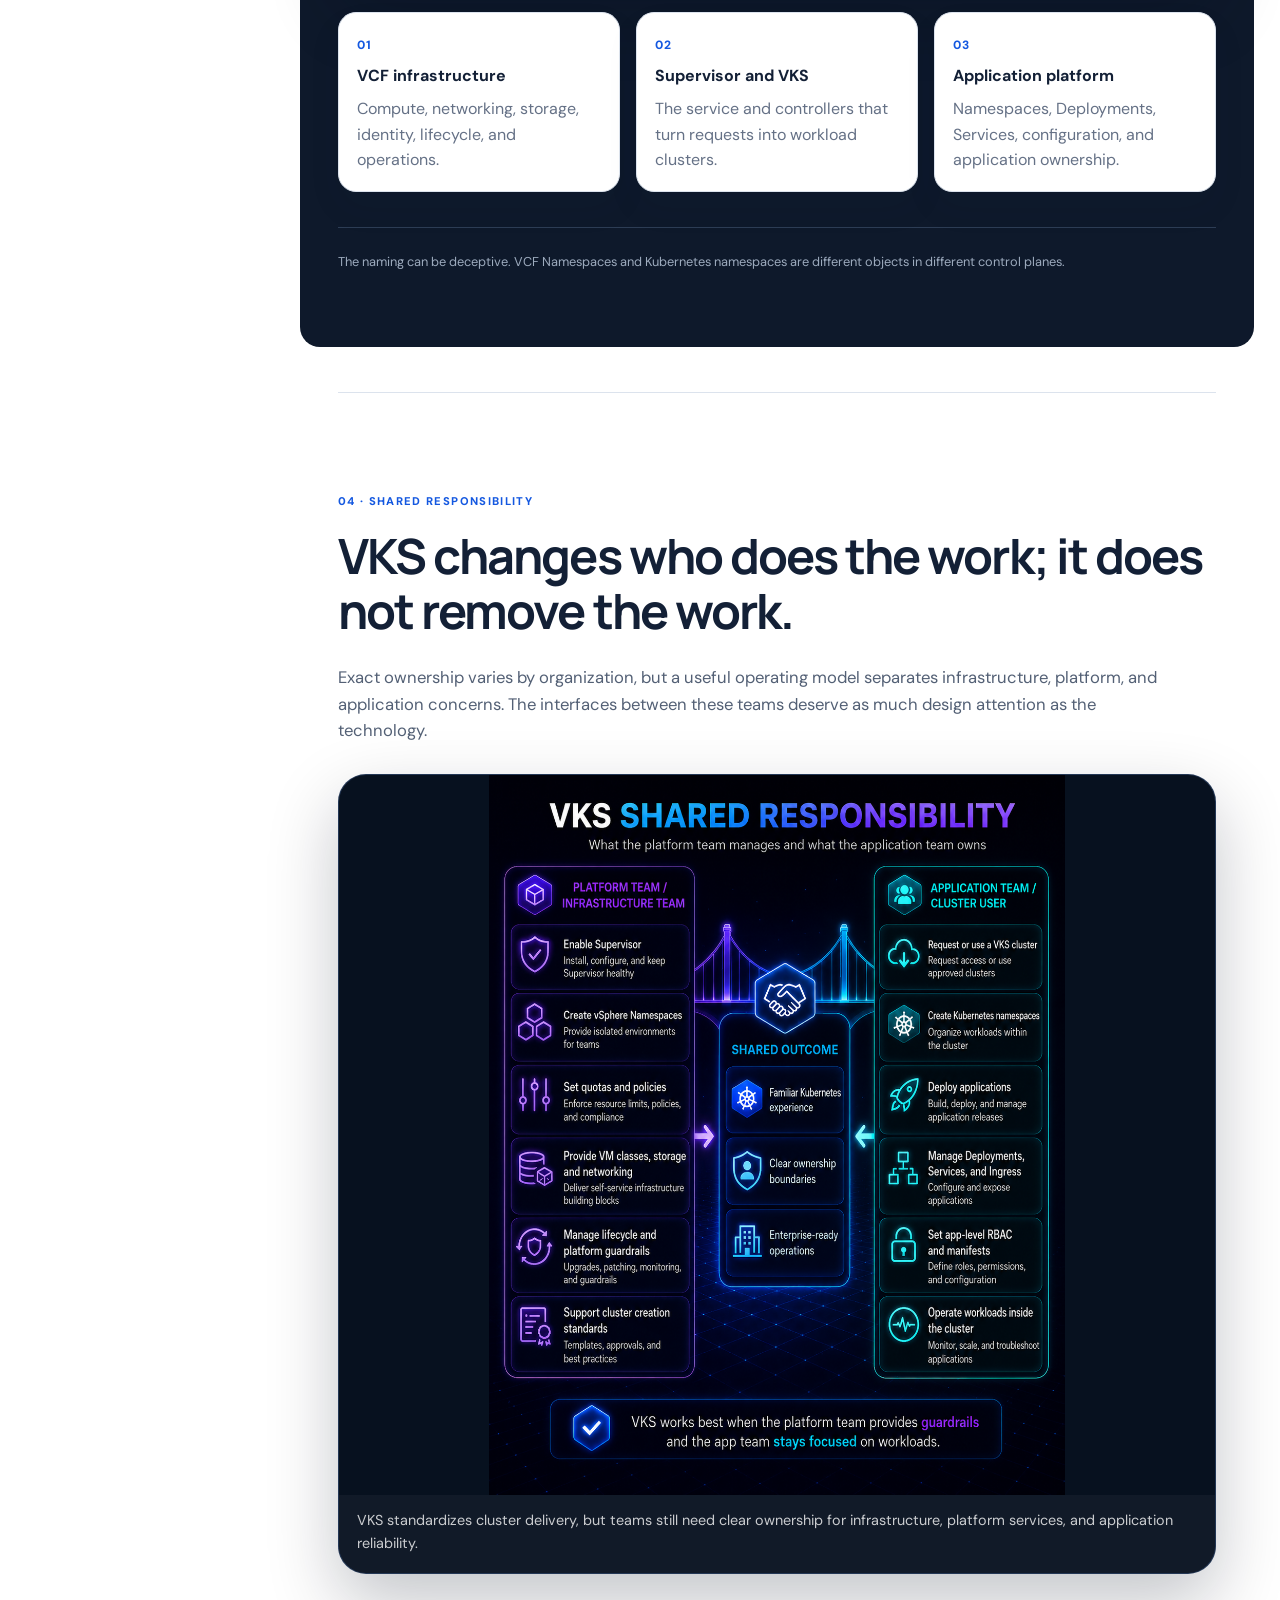
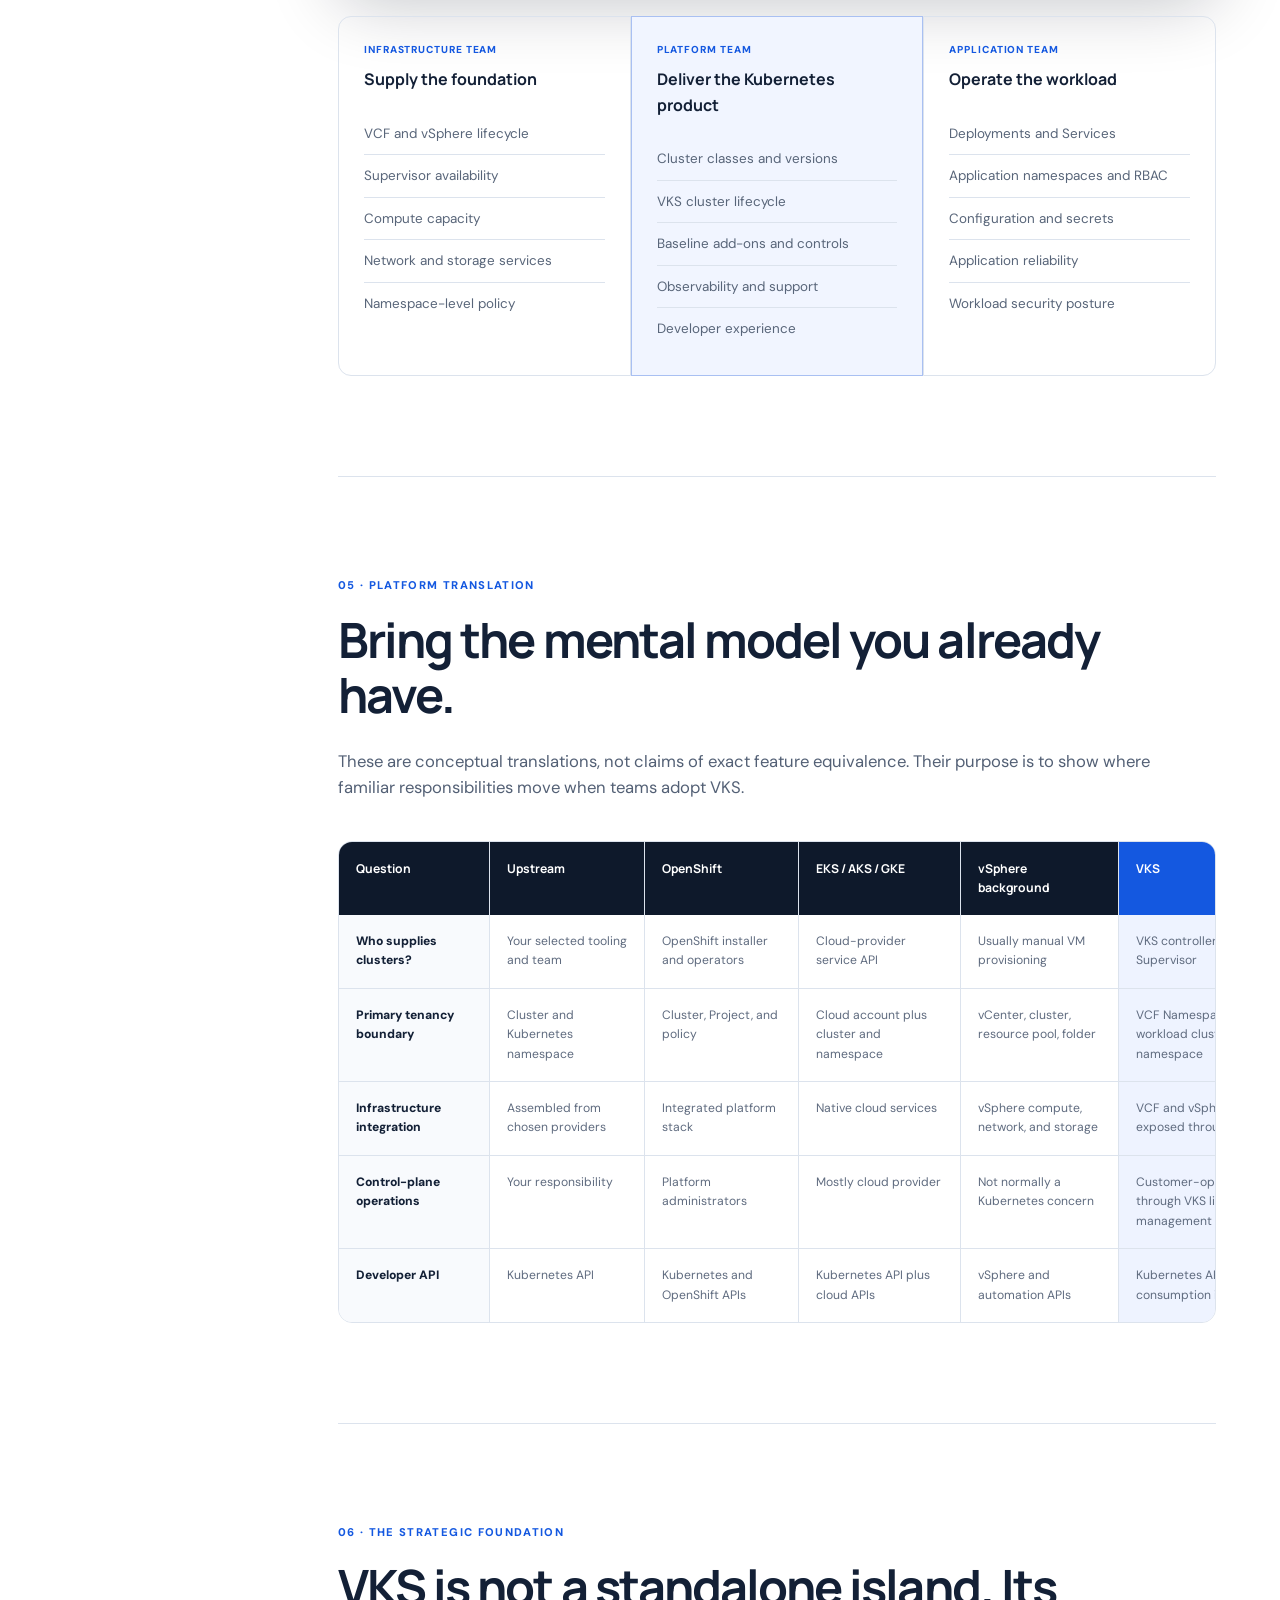
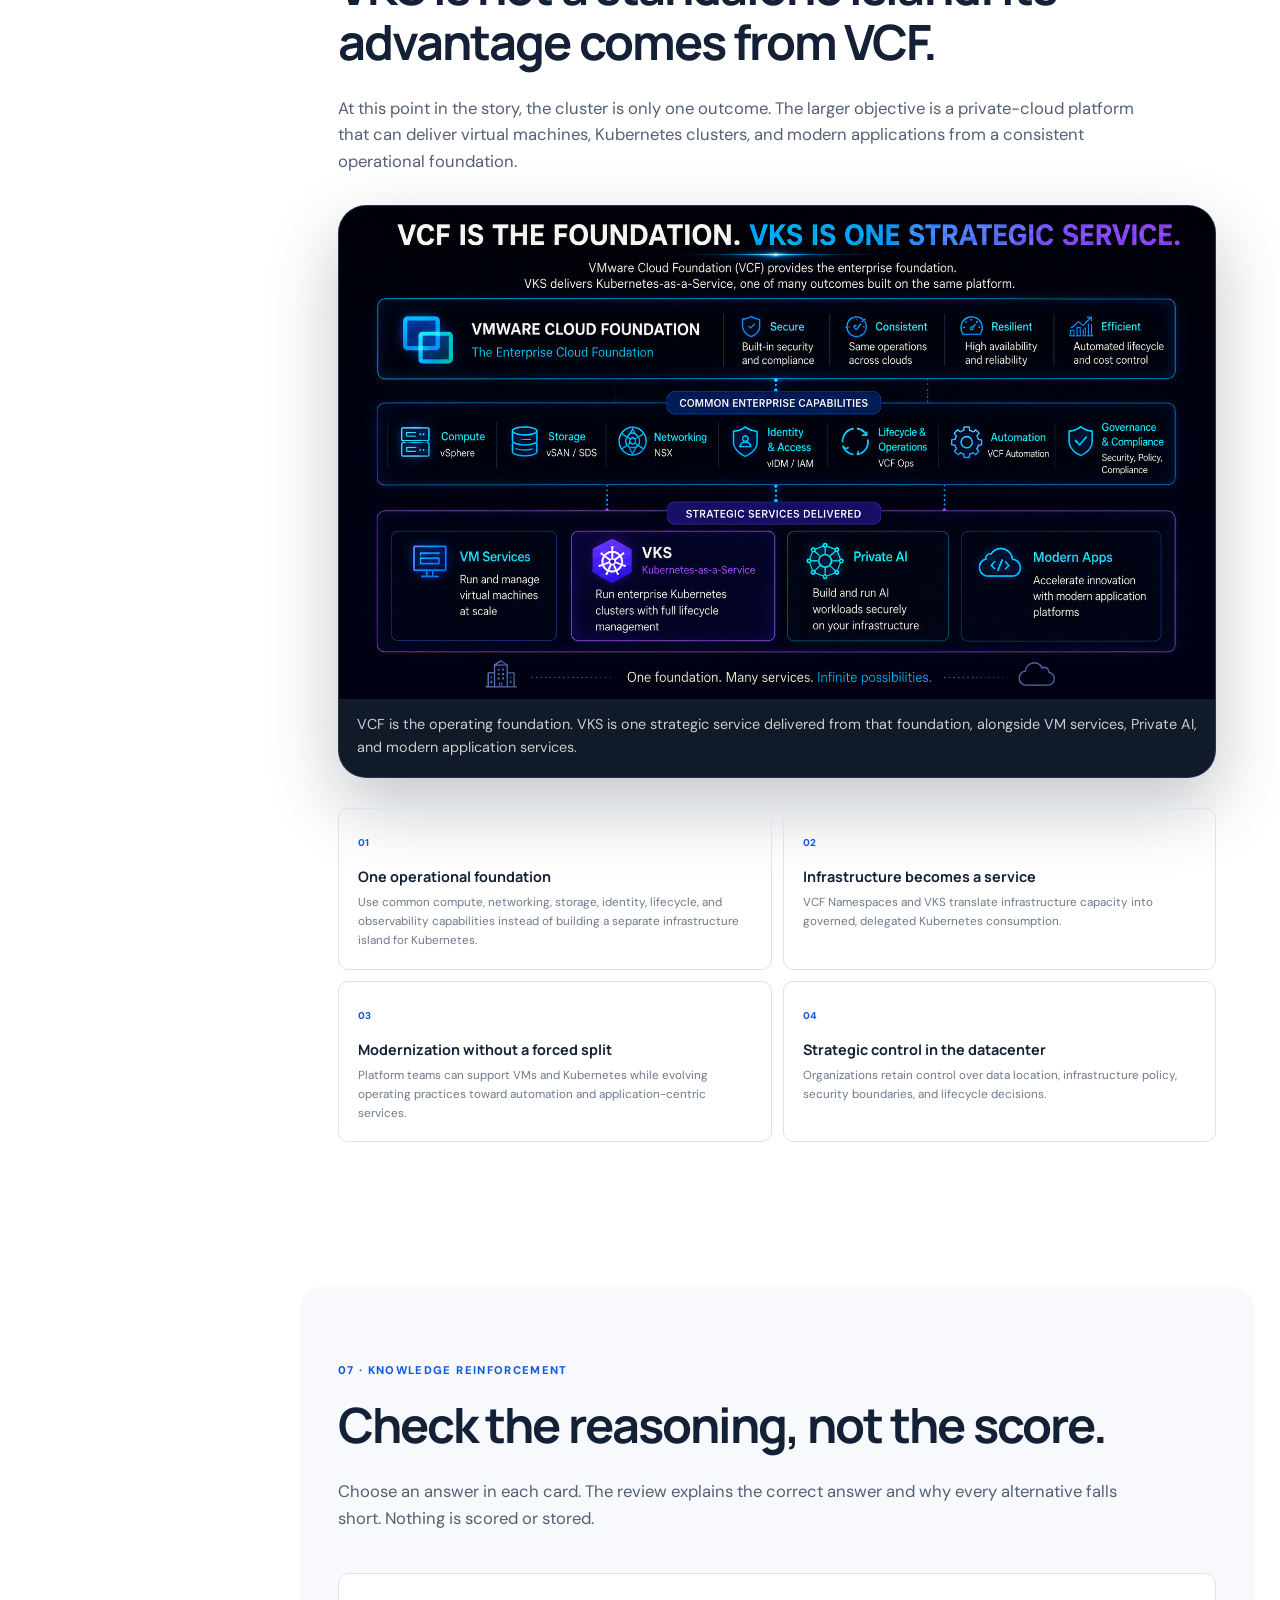
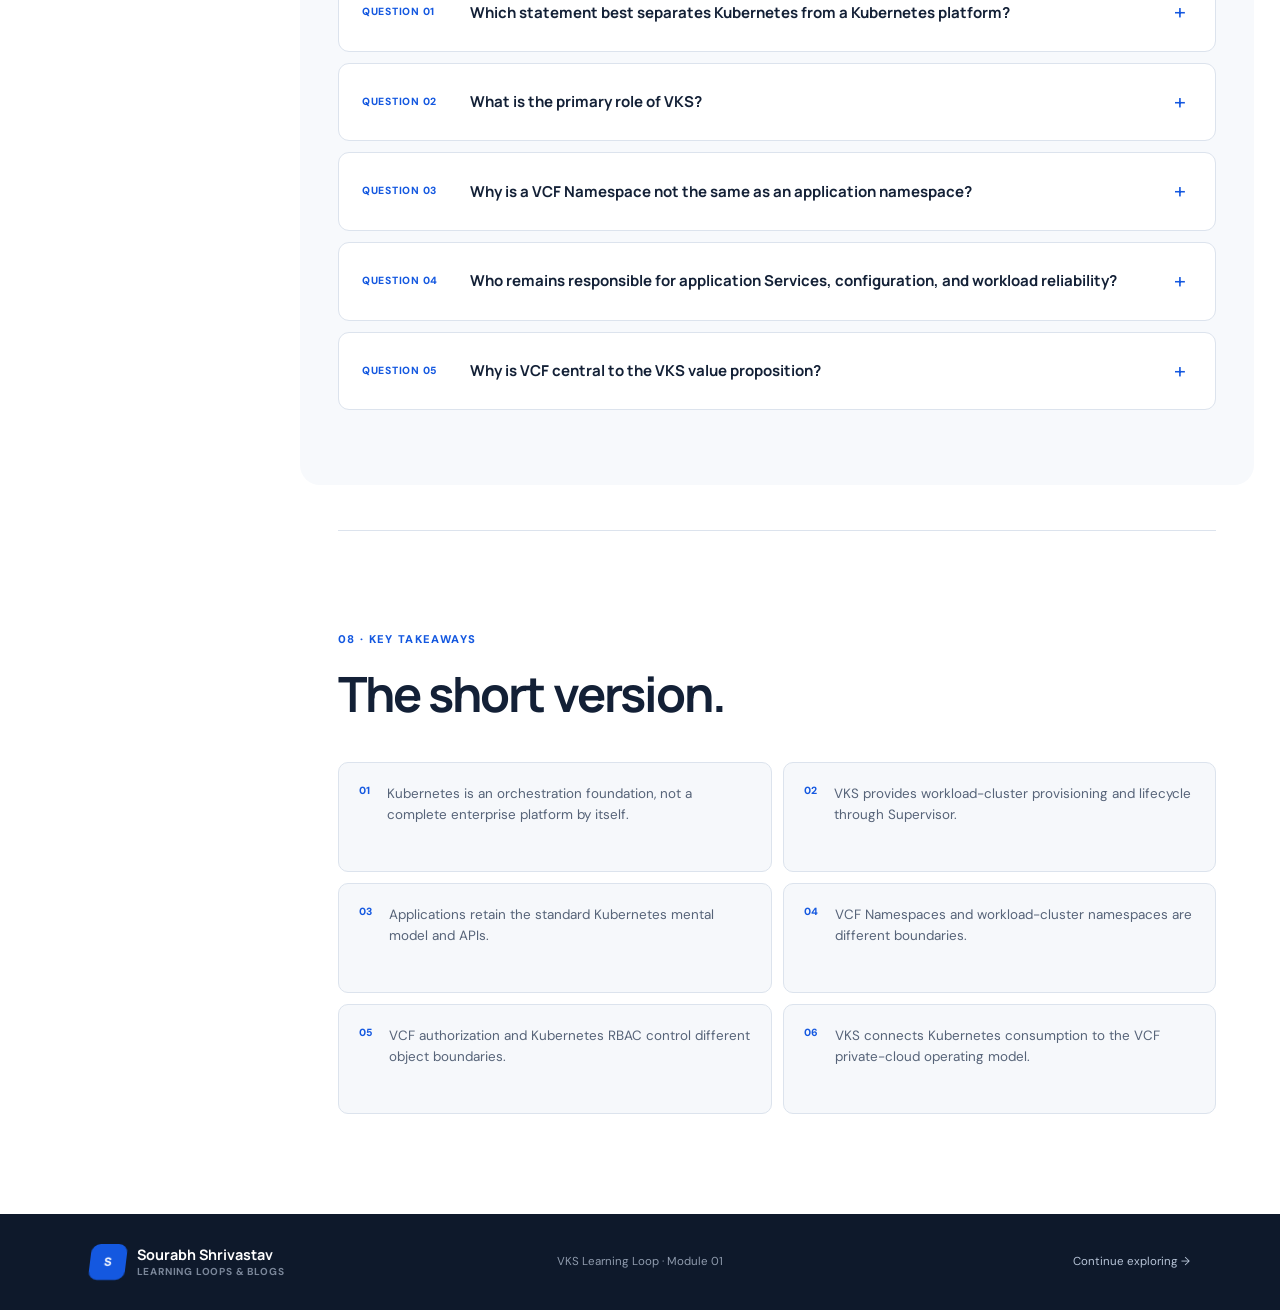
==== commit 5a90caf0: "Use official VMware vSphere Kubernetes Service name in Blog 001" ====
--- a/blogs/001-what-is-vks.html
+++ b/blogs/001-what-is-vks.html
@@ -5,9 +5,9 @@
     <meta name="viewport" content="width=device-width, initial-scale=1.0" />
     <meta
       name="description"
-      content="A practical introduction to VMware Kubernetes Service (VKS), where it fits in the Kubernetes landscape, and how it connects Kubernetes to enterprise infrastructure operations."
+      content="A practical introduction to VMware vSphere Kubernetes Service (VKS), where it fits in the Kubernetes landscape, and how it connects Kubernetes to enterprise infrastructure operations."
     />
-    <title>What Is VMware Kubernetes Service (VKS)? | Sourabh Shrivastav</title>
+    <title>What Is VMware vSphere Kubernetes Service (VKS)? | Sourabh Shrivastav</title>
     <link rel="preconnect" href="https://fonts.googleapis.com" />
     <link rel="preconnect" href="https://fonts.gstatic.com" crossorigin />
     <link
@@ -93,9 +93,9 @@
               <span>VKS Learning Loop</span>
               <span>Module 01</span>
             </div>
-            <h1>What Is VMware Kubernetes Service (VKS), and Where Does It Fit?</h1>
+            <h1>What Is VMware vSphere Kubernetes Service (VKS), and Where Does It Fit?</h1>
             <p class="article-deck">
-              Kubernetes defines a portable application platform. VMware Kubernetes Service
+              Kubernetes defines a portable application platform. VMware vSphere Kubernetes Service
               connects that platform to enterprise infrastructure, policy, and lifecycle
               operations in the datacenter.
             </p>
@@ -470,4 +470,4 @@
       <a href="../index.html#loops">Continue exploring →</a>
     </footer>
   </body>
-</html>
+</html>
